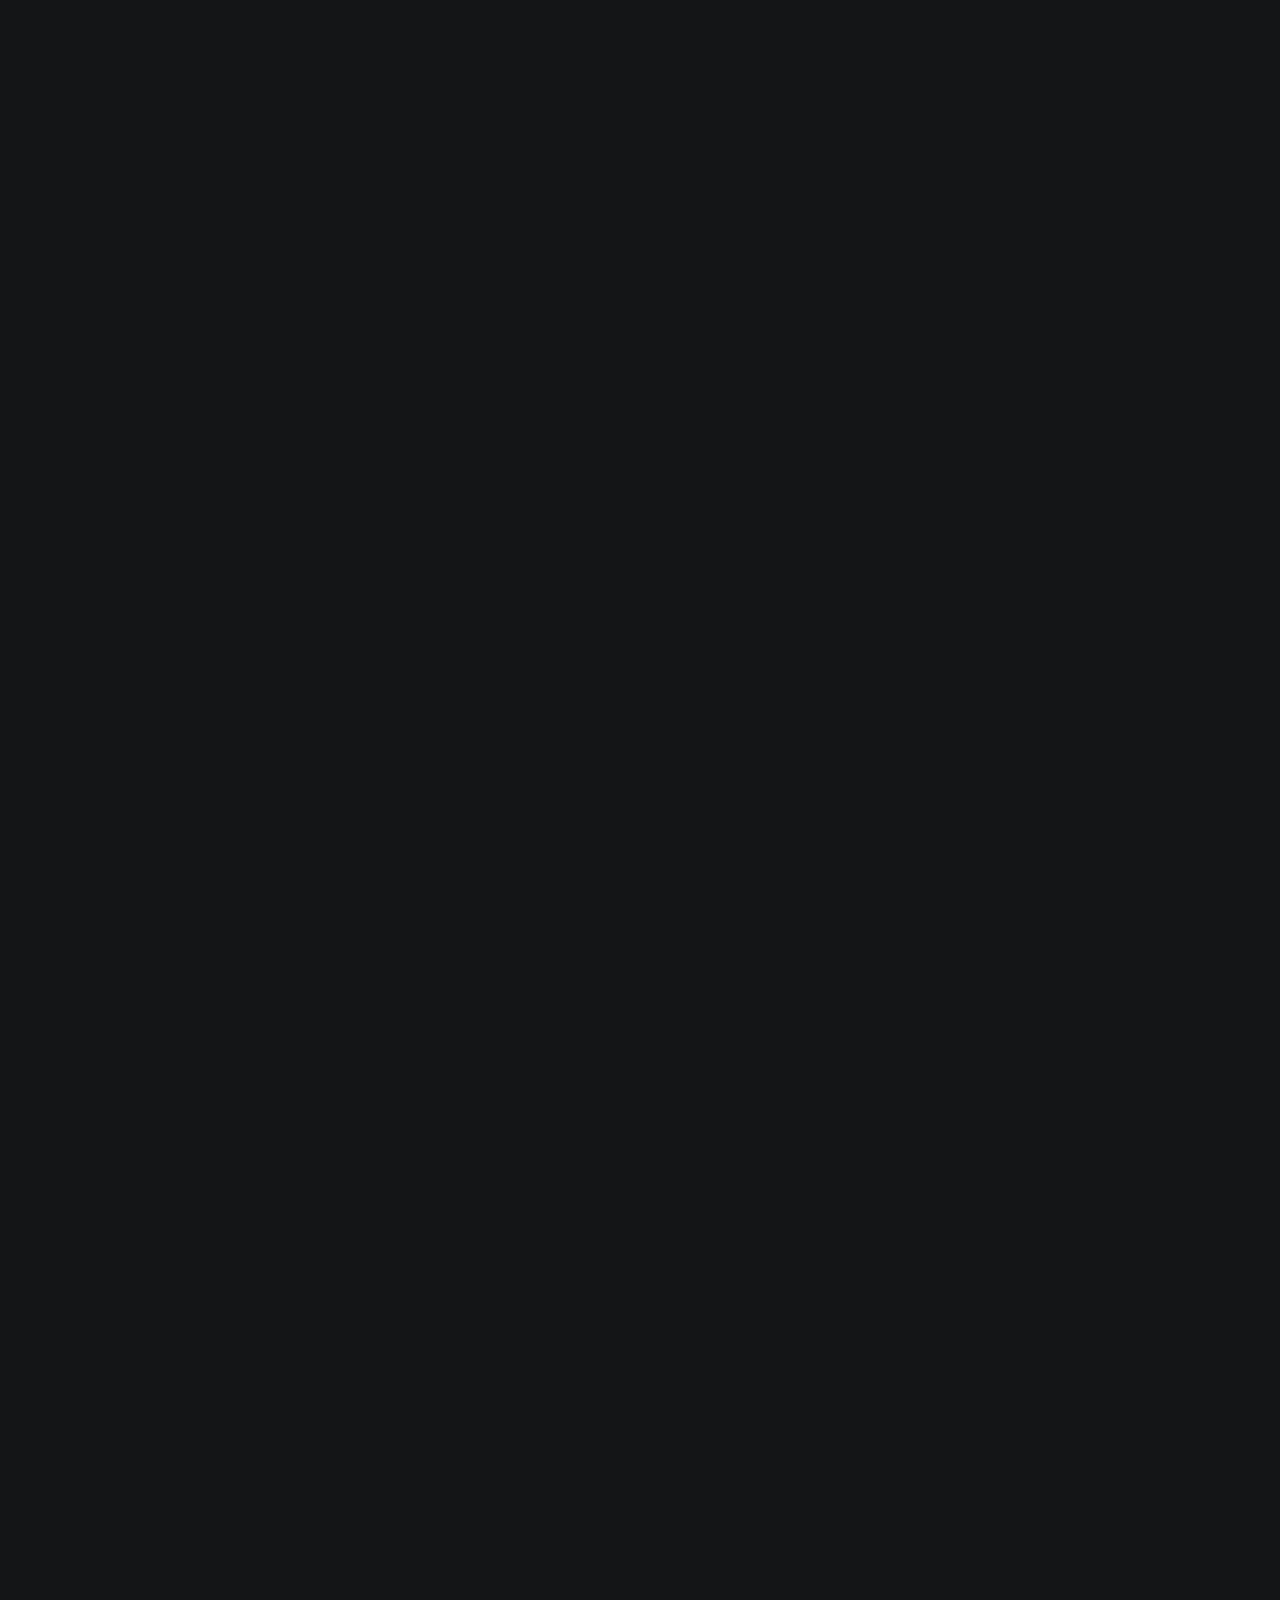
==== index.html @ 783bbfdd "fix : dup index and some image tryouts" ====
<!DOCTYPE html>
<html class="no-js ss-preload" lang="en">
<head>

    <!--- basic page needs
    ================================================== -->
    <meta charset="utf-8">
    <title>Kinann Al Amir</title>
    <meta name="description" content="">
    <meta name="author" content="">

    <!-- mobile specific metas
    ================================================== -->
    <meta name="viewport" content="width=device-width, initial-scale=1">

    <!-- CSS
    ================================================== -->
    <link rel="stylesheet" href="css/vendor.css">
    <link rel="stylesheet" href="css/styles.css">

    <!-- favicons
    ================================================== -->
    <link rel="apple-touch-icon" sizes="180x180" href="apple-touch-icon.png">
    <link rel="icon" type="image/png" sizes="32x32" href="favicon-32x32.png">
    <link rel="icon" type="image/png" sizes="16x16" href="favicon-16x16.png">
    <link rel="manifest" href="site.webmanifest">

</head>

<body id="top">


    <!-- # preloader
    ================================================== -->
    <div id="preloader">
        <div id="loader">
        </div>
    </div>


    <!-- # page wrap
    ================================================== -->
    <div class="s-pagewrap">

        <div class="circles">
            <span></span>
            <span></span>
            <span></span>
            <span></span>
            <span></span>
        </div>


        <!-- ## site header 
        ================================================== -->
        <header class="s-header">

            <div class="header-mobile">
                <span class="mobile-home-link"><a href="index.html">Kinann.</a></span>
                <a class="mobile-menu-toggle" href="#0"><span>Menu</span></a>
            </div>

            <div class="row wide main-nav-wrap">
                <nav class="column lg-12 main-nav">
                    <ul>
                        <li><a href="index.html" class="home-link">Kinann.</a></li>
                        <li class="current"><a href="#intro" class="smoothscroll">Intro</a></li>
                        <li><a href="#about" class="smoothscroll">About</a></li>
                        <li><a href="#works" class="smoothscroll">Works</a></li>
                        <li><a href="#contact" class="smoothscroll">Say Hello</a></li>
                    </ul>
                </nav>
            </div>

        </header> <!-- end s-header -->


        <!-- ## main content
        ==================================================- -->
        <main class="s-content">


            <!-- ### intro
            ================================================== -->
            <section id="intro" class="s-intro target-section">

                <div class="row intro-content wide">

                    <div class="column">
                        <div class="text-pretitle with-line">
                            Hello World
                        </div>

                        <h1 class="text-huge-title">
                            <!-- I am Kinann Al Amir, <br>
                            an engineer passionate <br>
                            about physically <br> 
                            informed data science <br>
                            and signal processing. -->
                            WIP - Reworking Portfolio for modern look
                        </h1>
                    </div>

                    <ul class="intro-social">
                        <li><a href="#0">Behance</a></li>
                        <li><a href="#0">Twitter</a></li>
                        <li><a href="#0">Dribbble</a></li>
                        <li><a href="#0">Instagram</a></li>
                    </ul>

                </div> <!-- end intro content -->

                <a href="#about" class="intro-scrolldown smoothscroll">
                    <svg width="24" height="24" viewBox="0 0 24 24" xmlns="http://www.w3.org/2000/svg" fill-rule="evenodd" clip-rule="evenodd"><path d="M11 21.883l-6.235-7.527-.765.644 7.521 9 7.479-9-.764-.645-6.236 7.529v-21.884h-1v21.883z"/></svg>
                </a>

            </section> <!-- end s-intro -->


            <!-- ### about
            ================================================== -->
            <section id="about" class="s-about target-section">


                <div class="row about-info wide" data-animate-block>

                    <div class="column lg-6 md-12 about-info__pic-block">
                        <img src="images/my-avatar.png" 
                             alt="" class="about-info__pic" data-animate-el>
                    </div>

                    <div class="column lg-6 md-12">
                        <div class="about-info__text" >

                            <h2 class="text-pretitle with-line" data-animate-el>
                                About
                            </h2>
                            <p class="attention-getter" data-animate-el>
                                AI & Signal Engineer (Phelma/Ense3), IAE-MBA Dual Degree. Expert in signal processing, data science, and AI.
                                Combining technical mastery with strategic vision, driven by a continuous technological watch to shape the future of AI.
                                The objective of this specialization is to train high-level engineers with expertise in signal processing, 
                                data science, artificial intelligence, computers, and electronics, capable of developing industrial projects in relevant sectors.
                            </p>
                            <a href="#0" class="btn btn--medium u-fullwidth" data-animate-el>Download CV</a>

                        </div>
                    </div>
                </div> <!-- about-info -->


                <div class="row about-expertise" data-animate-block>
                    <div class="column lg-12">

                        <h2 class="text-pretitle" data-animate-el>Expertise</h2>

                        <ul class="skills-list h1" data-animate-el>
                            <li>Physically-Motivated Deep Learning</li>
                            <li>Mathematically-Driven Machine Learning</li>
                            <li>Advanced Image Processing</li>
                            <li>Finance specific Algorithms</li>
                            <li>Python, C, LateX</li>
                            <li>Matlab, Adobe Suite</li>
                        </ul>

                    </div>
                </div> <!-- end about-expertise -->


                <div class="row about-timelines" data-animate-block>

                    <div class="column lg-6 tab-12">

                        <h2 class="text-pretitle" data-animate-el>
                            Experience
                        </h2>

                        <div class="timeline" data-animate-el>

                            <div class="timeline__block">
                                <div class="timeline__bullet"></div>
                                <div class="timeline__header">
                                    <h4 class="timeline__title">EDF - General Technical Direction</h3>
                                    <h5 class="timeline__meta">Machine Learning & LLM</h5>
                                    <p class="timeline__timeframe">Summer 2024</p>
                                </div>
                                <div class="timeline__desc">
                                    <p>Machine Learning and Large Language Models for data augmentation; Enrichment of EDF-Hydro database metadata with ML and LLM.</p>
                                </div>
                            </div>
    
                            <div class="timeline__block">
                                <div class="timeline__bullet"></div>
                                <div class="timeline__header">
                                    <h4 class="timeline__title">Gipsa-Lab, Grenoble</h4>
                                    <h5 class="timeline__meta">Signal Processing</h5>
                                    <p class="timeline__timeframe">Summer 2024</p>
                                </div>
                                <div class="timeline__desc">
                                    <p>Python conversion for Acoustic Signal Analysis for Mechanochemical Synthesis Monitoring.</p>
                                </div>
                            </div>

                            <div class="timeline__block">
                                <div class="timeline__bullet"></div>
                                <div class="timeline__header">
                                    <h4 class="timeline__title">University of Stavanger</h4>
                                    <h5 class="timeline__meta">Deep Learning</h5>
                                    <p class="timeline__timeframe">Summer 2024</p>
                                </div>
                                <div class="timeline__desc">
                                    <p>Development of 2 DL based on RoBERTA and LLaMA and 3 ML models to predict dementia in Python.</p>
                                </div>
                            </div>

                            <div class="timeline__block">
                                <div class="timeline__bullet"></div>
                                <div class="timeline__header">
                                    <h4 class="timeline__title">Phelma, Grenoble-INP</h4>
                                    <h5 class="timeline__meta">Assembly Language</h5>
                                    <p class="timeline__timeframe">Autumn 2023</p>
                                </div>
                                <div class="timeline__desc">
                                    <p>Developped a python 2.7 assembly language decoder.</p>
                                </div>
                            </div>

                            <div class="timeline__block">
                                <div class="timeline__bullet"></div>
                                <div class="timeline__header">
                                    <h4 class="timeline__title">ENSE3, Grenoble-INP</h4>
                                    <h5 class="timeline__meta">Machine Learning</h5>
                                    <p class="timeline__timeframe">March 2023</p>
                                </div>
                                <div class="timeline__desc">
                                    <p>Developed a Random Forest model to forecast energy consumption in a school building.</p>
                                </div>
                            </div>

                            <div class="timeline__block">
                                <div class="timeline__bullet"></div>
                                <div class="timeline__header">
                                    <h4 class="timeline__title">CEA, Grenoble</h4>
                                    <h5 class="timeline__meta">Python Development</h5>
                                    <p class="timeline__timeframe">Spring 2022</p>
                                </div>
                                <div class="timeline__desc">
                                    <p>Developed a Python program optimizing the use of a 2D detector for X-ray diffraction on nanostructures.</p>
                                </div>
                            </div>
    
                        </div> <!-- end timeline -->

                    </div> <!-- end column -->

                    <div class="column lg-6 tab-12">

                        <h2 class="text-pretitle" data-animate-el>
                            Education
                        </h2>

                        <div class="timeline" data-animate-el>

                            <div class="timeline__block">
                                <div class="timeline__bullet"></div>
                                <div class="timeline__header">
                                    <h4 class="timeline__title">Graduate School of Management - INP</h4>
                                    <h5 class="timeline__meta">MBA</h5>
                                    <p class="timeline__timeframe">2025 — 2026</p>
                                </div>
                                <div class="timeline__desc">
                                    <p>Business management and administration (MBA).</p>
                                </div>
                            </div>
    
                            <div class="timeline__block">
                                <div class="timeline__bullet"></div>
                                <div class="timeline__header">
                                    <h4 class="timeline__title">National Polytechnic institute of Grenoble</h4>
                                    <h5 class="timeline__meta">Engineering Degree</h5>
                                    <p class="timeline__timeframe">2022 — 2025</p>
                                </div>
                                <div class="timeline__desc">
                                    <p>School of Energy, Water, and Evironment Engineering (ENSE3-INP) & Phelma-INP. Specialized in signal, image processing, Communication systems and multimedia.</p>
                                </div>
                            </div>

                            <div class="timeline__block">
                                <div class="timeline__bullet"></div>
                                <div class="timeline__header">
                                    <h4 class="timeline__title">University school of Stavanger</h4>
                                    <h5 class="timeline__meta">Exchange Program</h5>
                                    <p class="timeline__timeframe">January-June 2024</p>
                                </div>
                                <div class="timeline__desc">
                                    <p>Machine Learning, Algorthm Theory and Deep Learning.</p>
                                </div>
                            </div>

                            <div class="timeline__block">
                                <div class="timeline__bullet"></div>
                                <div class="timeline__header">
                                    <h4 class="timeline__title">University of Grenoble Alpes</h4>
                                    <h5 class="timeline__meta">HND in Applied Physics & Instrumentation</h5>
                                    <p class="timeline__timeframe">2020 - 2022</p>
                                </div>
                                <div class="timeline__desc">
                                    <p>Higher National Diploma in Applied Physics & Instrumentation.</p>
                                </div>
                            </div>
    
                        </div> <!-- end timeline -->
                        
                    </div> <!-- end column -->


                </div> <!-- end about-timelines -->

            </section> <!-- end s-about -->


            <!-- ### works
            ================================================== -->
            <section id="works" class="s-works target-section">


                <div class="row works-portfolio">

                    <div class="column lg-12" data-animate-block>

                        <h2 class="text-pretitle" data-animate-el>
                            Recent Works
                        </h2>
                        <p class="h1" data-animate-el>
                            Here are some of my favorite projects I have done lately. Feel free to check them out.
                        </p>
    
                        <ul class="folio-list row block-lg-one-half block-stack-on-1000">

                            <li class="folio-list__item column" data-animate-el>
                                <a class="folio-list__item-link" href="#modal-01">
                                    <div class="folio-list__item-pic">
                                        <img src="images/predictive-models (1).png" alt="">
                                    </div>
                                    
                                    <div class="folio-list__item-text">
                                        <div class="folio-list__item-cat">
                                            Machine Learning
                                        </div>
                                        <div class="folio-list__item-title">
                                            Metadata Augmentation.
                                        </div>
                                    </div>
                                </a>
                                <a class="folio-list__proj-link" href="#" title="project link">
                                    <svg width="15" height="15" viewBox="0 0 15 15" fill="none" xmlns="http://www.w3.org/2000/svg"><path d="M8.14645 3.14645C8.34171 2.95118 8.65829 2.95118 8.85355 3.14645L12.8536 7.14645C13.0488 7.34171 13.0488 7.65829 12.8536 7.85355L8.85355 11.8536C8.65829 12.0488 8.34171 12.0488 8.14645 11.8536C7.95118 11.6583 7.95118 11.3417 8.14645 11.1464L11.2929 8H2.5C2.22386 8 2 7.77614 2 7.5C2 7.22386 2.22386 7 2.5 7H11.2929L8.14645 3.85355C7.95118 3.65829 7.95118 3.34171 8.14645 3.14645Z" fill="currentColor" fill-rule="evenodd" clip-rule="evenodd"></path></svg>
                                </a>
                            </li> <!--end folio-list__item -->

                            <li class="folio-list__item column" data-animate-el>
                                <a class="folio-list__item-link" href="#modal-02">
                                    <div class="folio-list__item-pic">
                                        <img src="images/portfolio/PILATUS.png" alt="">
                                    </div>
                                    
                                    <div class="folio-list__item-text">
                                        <div class="folio-list__item-cat">
                                            Physics & Dev
                                        </div>
                                        <div class="folio-list__item-title">
                                            2D Detectors in X-ray.
                                        </div>
                                    </div>
                                </a>
                                <a class="folio-list__proj-link" href="#" title="project link">
                                    <svg width="15" height="15" viewBox="0 0 15 15" fill="none" xmlns="http://www.w3.org/2000/svg"><path d="M8.14645 3.14645C8.34171 2.95118 8.65829 2.95118 8.85355 3.14645L12.8536 7.14645C13.0488 7.34171 13.0488 7.65829 12.8536 7.85355L8.85355 11.8536C8.65829 12.0488 8.34171 12.0488 8.14645 11.8536C7.95118 11.6583 7.95118 11.3417 8.14645 11.1464L11.2929 8H2.5C2.22386 8 2 7.77614 2 7.5C2 7.22386 2.22386 7 2.5 7H11.2929L8.14645 3.85355C7.95118 3.65829 7.95118 3.34171 8.14645 3.14645Z" fill="currentColor" fill-rule="evenodd" clip-rule="evenodd"></path></svg>
                                </a>
                            </li> <!--end folio-list__item -->

                            <li class="folio-list__item column" data-animate-el>
                                <a class="folio-list__item-link" href="#modal-03">
                                    <div class="folio-list__item-pic">
                                        <img src="images/analysis.png" alt="">
                                    </div>
                                    
                                    <div class="folio-list__item-text">
                                        <div class="folio-list__item-cat">
                                            Signal Processing
                                        </div>
                                        <div class="folio-list__item-title">
                                            Acoustic Signal Analysis.
                                        </div>
                                    </div>
                                </a>
                                <a class="folio-list__proj-link" href="#" title="project link">
                                    <svg width="15" height="15" viewBox="0 0 15 15" fill="none" xmlns="http://www.w3.org/2000/svg"><path d="M8.14645 3.14645C8.34171 2.95118 8.65829 2.95118 8.85355 3.14645L12.8536 7.14645C13.0488 7.34171 13.0488 7.65829 12.8536 7.85355L8.85355 11.8536C8.65829 12.0488 8.34171 12.0488 8.14645 11.8536C7.95118 11.6583 7.95118 11.3417 8.14645 11.1464L11.2929 8H2.5C2.22386 8 2 7.77614 2 7.5C2 7.22386 2.22386 7 2.5 7H11.2929L8.14645 3.85355C7.95118 3.65829 7.95118 3.34171 8.14645 3.14645Z" fill="currentColor" fill-rule="evenodd" clip-rule="evenodd"></path></svg>
                                </a>
                            </li> <!--end folio-list__item -->

                            <li class="folio-list__item column" data-animate-el>
                                <a class="folio-list__item-link" href="#modal-04">
                                    <div class="folio-list__item-pic">
                                        <img src="images/portfolio/project-4.png" alt="">
                                    </div>
                                    
                                    <div class="folio-list__item-text">
                                        <div class="folio-list__item-cat">
                                            Development
                                        </div>
                                        <div class="folio-list__item-title">
                                            Python Assembler.
                                        </div>
                                    </div>
                                </a>
                                <a class="folio-list__proj-link" href="#" title="project link">
                                    <svg width="15" height="15" viewBox="0 0 15 15" fill="none" xmlns="http://www.w3.org/2000/svg"><path d="M8.14645 3.14645C8.34171 2.95118 8.65829 2.95118 8.85355 3.14645L12.8536 7.14645C13.0488 7.34171 13.0488 7.65829 12.8536 7.85355L8.85355 11.8536C8.65829 12.0488 8.34171 12.0488 8.14645 11.8536C7.95118 11.6583 7.95118 11.3417 8.14645 11.1464L11.2929 8H2.5C2.22386 8 2 7.77614 2 7.5C2 7.22386 2.22386 7 2.5 7H11.2929L8.14645 3.85355C7.95118 3.65829 7.95118 3.34171 8.14645 3.14645Z" fill="currentColor" fill-rule="evenodd" clip-rule="evenodd"></path></svg>
                                </a>
                            </li> <!--end folio-list__item -->

                            <li class="folio-list__item column" data-animate-el>
                                <a class="folio-list__item-link" href="#modal-05">
                                    <div class="folio-list__item-pic">
                                        <img src="images/neural.png" alt="">
                                    </div>
                                    
                                    <div class="folio-list__item-text">
                                        <div class="folio-list__item-cat">
                                            Deep Learning
                                        </div>
                                        <div class="folio-list__item-title">
                                            Dementia Detection.
                                        </div>
                                    </div>
                                </a>
                                <a class="folio-list__proj-link" href="#" title="project link">
                                    <svg width="15" height="15" viewBox="0 0 15 15" fill="none" xmlns="http://www.w3.org/2000/svg"><path d="M8.14645 3.14645C8.34171 2.95118 8.65829 2.95118 8.85355 3.14645L12.8536 7.14645C13.0488 7.34171 13.0488 7.65829 12.8536 7.85355L8.85355 11.8536C8.65829 12.0488 8.34171 12.0488 8.14645 11.8536C7.95118 11.6583 7.95118 11.3417 8.14645 11.1464L11.2929 8H2.5C2.22386 8 2 7.77614 2 7.5C2 7.22386 2.22386 7 2.5 7H11.2929L8.14645 3.85355C7.95118 3.65829 7.95118 3.34171 8.14645 3.14645Z" fill="currentColor" fill-rule="evenodd" clip-rule="evenodd"></path></svg>
                                </a>
                            </li> <!--end folio-list__item -->

                            <li class="folio-list__item column" data-animate-el>
                                <a class="folio-list__item-link" href="#modal-06">
                                    <div class="folio-list__item-pic">
                                        <img src="images/optimization.png" alt="">
                                    </div>
                                    
                                    <div class="folio-list__item-text">
                                        <div class="folio-list__item-cat">
                                            Machine Learning
                                        </div>
                                        <div class="folio-list__item-title">
                                            Energy Prediction.
                                        </div>
                                    </div>
                                </a>
                                <a class="folio-list__proj-link" href="#" title="project link">
                                    <svg width="15" height="15" viewBox="0 0 15 15" fill="none" xmlns="http://www.w3.org/2000/svg"><path d="M8.14645 3.14645C8.34171 2.95118 8.65829 2.95118 8.85355 3.14645L12.8536 7.14645C13.0488 7.34171 13.0488 7.65829 12.8536 7.85355L8.85355 11.8536C8.65829 12.0488 8.34171 12.0488 8.14645 11.8536C7.95118 11.6583 7.95118 11.3417 8.14645 11.1464L11.2929 8H2.5C2.22386 8 2 7.77614 2 7.5C2 7.22386 2.22386 7 2.5 7H11.2929L8.14645 3.85355C7.95118 3.65829 7.95118 3.34171 8.14645 3.14645Z" fill="currentColor" fill-rule="evenodd" clip-rule="evenodd"></path></svg>
                                </a>
                            </li> <!--end folio-list__item -->

                        </ul> <!-- end folio-list -->

                    </div> <!-- end column -->


                    <!-- Modal Templates Popup
                    -------------------------------------------- -->
                    <div id="modal-01" hidden>
                        <div class="modal-popup">
                            <img src="images/linear-regression.png" alt="">
                
                            <div class="modal-popup__desc">
                                <h5>Metadata Augmentation</h5>
                                <p>An automated metadata enrichment system was developed for EDF's hydraulic documentation, drastically improving document retrieval for Hazard Studies. Combining classical ML (achieving 94.1-96.5% F1-scores) and LLMs for complex metadata extraction, the system enhanced data correlation and provides a scalable, cost-effective solution for technical documentation automation, foundational for future RAG improvements.</p>
                                <ul class="modal-popup__cat">
                                    <li>Machine Learning</li>
                                    <li>LLM</li>
                                </ul>
                            </div>
                
                            <a href="#" class="modal-popup__details">Project link</a>
                        </div>
                    </div> <!-- end modal -->

                    <div id="modal-02" hidden>
                        <div class="modal-popup">
                            <img src="images/portfolio/PILATUS.png" alt="">
                
                            <div class="modal-popup__desc">
                                <h5>2D Detectors in X-ray</h5>
                                <p>Two-dimensional detectors are advanced technology recently adopted in X-ray material characterization. Optimizing their use requires software development for data management and processing. I contributed to designing and optimizing routines for processing 2D detector data. I addressed two key challenges: "tiling" and different integration methods required for materials to obtain an I(2θ) curve representing diffracted intensity variation.</p>
                                <ul class="modal-popup__cat">
                                    <li>Physics</li>
                                    <li>Development</li>
                                </ul>
                            </div>
                
                            <a href="#" class="modal-popup__details">Project link</a>
                        </div>
                    </div> <!-- end modal -->

                    <div id="modal-03" hidden>
                        <div class="modal-popup">
                            <img src="images/analysis.png" alt="">
                
                            <div class="modal-popup__desc">
                                <h5>Acoustic Signal Analysis</h5>
                                <p>This project aims to enhance the detection of chemical changes during mechanochemical syntheses through the analysis of acoustic signals. The focus was on converting existing MATLAB code to Python to improve accessibility. Two main techniques were used: an energy-based method and kurtosis analysis to detect sudden changes in sound, which signal chemical transformations.</p>
                                <ul class="modal-popup__cat">
                                    <li>Signal Processing</li>
                                    <li>Python</li>
                                </ul>
                            </div>
                
                            <a href="#" class="modal-popup__details">Project link</a>
                        </div>
                    </div> <!-- end modal -->

                    <div id="modal-04" hidden>
                        <div class="modal-popup">
                            <img src="images/portfolio/project-4.png" alt="">
                
                            <div class="modal-popup__desc">
                                <h5>Python Assembler</h5>
                                <p>In this project, with a team of 4, our goal was to developed a custom Python assembler, focusing on lexical and syntactical analysis of regular expressions and Python instructions. The goal was to build a tool capable of generating and executing Python bytecode through a personalized assembler.</p>
                                <ul class="modal-popup__cat">
                                    <li>Development</li>
                                    <li>Python</li>
                                </ul>
                            </div>
                
                            <a href="#" class="modal-popup__details">Project link</a>
                        </div>
                    </div> <!-- end modal -->

                    <div id="modal-05" hidden>
                        <div class="modal-popup">

                            <img src="images/neural.png" alt="">
                
                            <div class="modal-popup__desc">
                                <h5>Dementia Detection</h5>
                                <p>This project aims to create a predictive model that leverages both machine learning and generative AI (GAI) techniques. The model skillfully employs linguistic features extracted from text data to predict dementia diagnoses. The database utilized for this project is sourced from DementiaBank.</p>
                                <ul class="modal-popup__cat">
                                    <li>Deep Learning</li>
                                    <li>Machine Learning</li>
                                </ul>
                            </div>
                
                            <a href="#" class="modal-popup__details">Project link</a>
                        </div>
                    </div> <!-- end modal -->

                    <div id="modal-06" hidden>
                        <div class="modal-popup">
                            <img src="images/optimization.png" alt="">
                
                            <div class="modal-popup__desc">
                                <h5>Energy Prediction</h5>
                                <p>This project involved creating a model to predict various parameters related to the energy consumption of the GreEn-ER building. The focus was on applying machine learning algorithms, including polynomial regression with Lasso regularization and the Random Forest Regressor, to analyze building data from 2017 to 2019.</p>
                                <ul class="modal-popup__cat">
                                    <li>Machine Learning</li>
                                    <li>Data Science</li>
                                </ul>
                            </div>
                
                            <a href="#" class="modal-popup__details">Project link</a>
                        </div>
                    </div> <!-- end modal -->

                </div> <!-- end works-portfolio -->

            </section> <!-- end s-works -->


            <!-- ### contact
            ================================================== -->
            <section id="contact" class="s-contact target-section">

                <div class="row contact-top">
                    <div class="column lg-12">
                        <h2 class="text-pretitle">
                            Get In Touch
                        </h2>

                        <p class="h1">
                            I love to hear from you.
                            Whether you have a question or just 
                            want to chat about design, tech & art — shoot me a message.
                        </p>
                    </div>
                </div> <!-- end contact-top -->

                <div class="row contact-bottom">
                    <div class="column lg-3 md-5 tab-6 stack-on-550 contact-block">
                        <h3 class="text-pretitle">Reach me at</h3>
                        <p class="contact-links">
                            <a href="mailto:kinanncontact@gmail.com" class="mailtoui">kinanncontact@gmail.com</a> <br>
                            <a href="tel:+33652582850">+33 6 52 58 28 50</a>
                        </p>
                    </div>
                    <div class="column lg-4 md-5 tab-6 stack-on-550 contact-block">
                        <h3 class="text-pretitle">Social</h3>
                        <ul class="contact-social">
                            <li><a href="#0">Behance</a></li>
                            <li><a href="#0">Dribble</a></li>
                            <li><a href="#0">Twitter</a></li>
                            <li><a href="#0">Instagram</a></li>
                            <li><a href="#0">Github</a></li>
                        </ul>
                    </div>
                    <div class="column lg-4 md-12 contact-block">
                        <a href="mailto:kinanncontact@gmail.com" class="mailtoui btn btn--medium u-fullwidth contact-btn">Say Hello.</a>
                    </div>
                </div> <!-- end contact-bottom -->

            </section> <!-- end contact -->

        </main> <!-- end s-content -->


        <!-- ## footer
        ================================================== -->
        <footer class="s-footer">

            <div class="row">
                <div class="column ss-copyright">
                    <span>© Copyright Kinann Al Amir 2025</span> 
                    <span>Design by <a href="https://www.styleshout.com/">StyleShout</a> Distribution By <a href="https://themewagon.com">Themewagon</a></span>
                </div>

                <div class="ss-go-top">
                    <a class="smoothscroll" title="Back to Top" href="#top">
                        <svg xmlns="http://www.w3.org/2000/svg" viewBox="0 0 24 24" fill-rule="evenodd" clip-rule="evenodd"><path d="M11 2.206l-6.235 7.528-.765-.645 7.521-9 7.479 9-.764.646-6.236-7.53v21.884h-1v-21.883z"/></svg>
                    </a>
                </div>
            </div>

        </footer> <!-- end s-footer -->

    </div> <!-- end -s-pagewrap -->


    <!-- Java Script
    ================================================== -->
    <script src="js/plugins.js"></script>
    <script src="js/main.js"></script>

</body>
</html>
---- css/vendor.css ----
/* ===================================================================
 * Theme Third-party Stylesheets
 * Template Ver. 1.0.0
 * 02-16-2021
 * -------------------------------------------------------------------
 *
 * TOC:
 * 
 * # PrismJS 1.20.0
 * # Swiper 6.4.5
 * # Basiclightbox
 * 
 * ------------------------------------------------------------------- */



/* ===================================================================
 * # PrismJS 1.20.0
 *   https://prismjs.com/download.html#themes=prism-tomorrow&languages=markup+css+clike+javascript+markup-templating+php
 *   
 *   prism.js tomorrow night eighties for JavaScript, CoffeeScript, CSS and HTML
 *   Based on https://github.com/chriskempson/tomorrow-theme
 *   @author Rose Pritchard
 * ------------------------------------------------------------------- */

code[class*="language-"],
pre[class*="language-"] {
    color           : #ccc;
    background      : none;
    font-family     : var(--font-mono);
    font-size       : calc(var(--text-size) * 0.9444);
    text-align      : left;
    white-space     : pre;
    word-spacing    : normal;
    word-break      : normal;
    word-wrap       : normal;
    line-height     : var(--vspace-1);
    -moz-tab-size   : 4;
    -o-tab-size     : 4;
    tab-size        : 4;
    -webkit-hyphens : none;
    -moz-hyphens    : none;
    -ms-hyphens     : none;
    hyphens         : none;
}

/* Code blocks */

pre[class*="language-"] {
    padding  : var(--vspace-0_5) 0 var(--vspace-1);
    margin   : 0;
    overflow : auto;
}

:not(pre)>code[class*="language-"],
pre[class*="language-"] {
    background : #2d2d2d;
}

/* Inline code */

:not(pre)>code[class*="language-"] {
    padding     : .1em;
    white-space : normal;
}

.token.comment,
.token.block-comment,
.token.prolog,
.token.doctype,
.token.cdata {
    color : #999;
}

.token.punctuation {
    color : #ccc;
}

.token.tag,
.token.attr-name,
.token.namespace,
.token.deleted {
    color : #e2777a;
}

.token.function-name {
    color : #6196cc;
}

.token.boolean,
.token.number,
.token.function {
    color : #f08d49;
}

.token.property,
.token.class-name,
.token.constant,
.token.symbol {
    color : #f8c555;
}

.token.selector,
.token.important,
.token.atrule,
.token.keyword,
.token.builtin {
    color : #cc99cd;
}

.token.string,
.token.char,
.token.attr-value,
.token.regex,
.token.variable {
    color : #7ec699;
}

.token.operator,
.token.entity,
.token.url {
    color : #67cdcc;
}

.token.important,
.token.bold {
    font-weight : bold;
}

.token.italic {
    font-style : italic;
}

.token.entity {
    cursor : help;
}

.token.inserted {
    color : green;
}



/* ===================================================================
 * # Swiper 6.4.5
 *   Most modern mobile touch slider and framework with hardware accelerated transitions
 *   https://swiperjs.com
 *
 *   Copyright 2014-2020 Vladimir Kharlampidi
 *
 *   Released under the MIT License
 *
 *   Released on: December 18, 2020
 * ------------------------------------------------------------------- */

@font-face {
    font-family : "swiper-icons";
    src         : url("data:application/font-woff;charset=utf-8;base64, [base64]//wADZ2x5ZgAAAywAAADMAAAD2MHtryVoZWFkAAABbAAAADAAAAA2E2+eoWhoZWEAAAGcAAAAHwAAACQC9gDzaG10eAAAAigAAAAZAAAArgJkABFsb2NhAAAC0AAAAFoAAABaFQAUGG1heHAAAAG8AAAAHwAAACAAcABAbmFtZQAAA/gAAAE5AAACXvFdBwlwb3N0AAAFNAAAAGIAAACE5s74hXjaY2BkYGAAYpf5Hu/j+W2+MnAzMYDAzaX6QjD6/4//Bxj5GA8AuRwMYGkAPywL13jaY2BkYGA88P8Agx4j+/8fQDYfA1AEBWgDAIB2BOoAeNpjYGRgYNBh4GdgYgABEMnIABJzYNADCQAACWgAsQB42mNgYfzCOIGBlYGB0YcxjYGBwR1Kf2WQZGhhYGBiYGVmgAFGBiQQkOaawtDAoMBQxXjg/wEGPcYDDA4wNUA2CCgwsAAAO4EL6gAAeNpj2M0gyAACqxgGNWBkZ2D4/wMA+xkDdgAAAHjaY2BgYGaAYBkGRgYQiAHyGMF8FgYHIM3DwMHABGQrMOgyWDLEM1T9/w8UBfEMgLzE////P/5//f/V/xv+r4eaAAeMbAxwIUYmIMHEgKYAYjUcsDAwsLKxc3BycfPw8jEQA/[base64]/uznmfPFBNODM2K7MTQ45YEAZqGP81AmGGcF3iPqOop0r1SPTaTbVkfUe4HXj97wYE+yNwWYxwWu4v1ugWHgo3S1XdZEVqWM7ET0cfnLGxWfkgR42o2PvWrDMBSFj/IHLaF0zKjRgdiVMwScNRAoWUoH78Y2icB/yIY09An6AH2Bdu/UB+yxopYshQiEvnvu0dURgDt8QeC8PDw7Fpji3fEA4z/PEJ6YOB5hKh4dj3EvXhxPqH/SKUY3rJ7srZ4FZnh1PMAtPhwP6fl2PMJMPDgeQ4rY8YT6Gzao0eAEA409DuggmTnFnOcSCiEiLMgxCiTI6Cq5DZUd3Qmp10vO0LaLTd2cjN4fOumlc7lUYbSQcZFkutRG7g6JKZKy0RmdLY680CDnEJ+UMkpFFe1RN7nxdVpXrC4aTtnaurOnYercZg2YVmLN/d/gczfEimrE/fs/bOuq29Zmn8tloORaXgZgGa78yO9/cnXm2BpaGvq25Dv9S4E9+5SIc9PqupJKhYFSSl47+Qcr1mYNAAAAeNptw0cKwkAAAMDZJA8Q7OUJvkLsPfZ6zFVERPy8qHh2YER+3i/BP83vIBLLySsoKimrqKqpa2hp6+jq6RsYGhmbmJqZSy0sraxtbO3sHRydnEMU4uR6yx7JJXveP7WrDycAAAAAAAH//wACeNpjYGRgYOABYhkgZgJCZgZNBkYGLQZtIJsFLMYAAAw3ALgAeNolizEKgDAQBCchRbC2sFER0YD6qVQiBCv/H9ezGI6Z5XBAw8CBK/m5iQQVauVbXLnOrMZv2oLdKFa8Pjuru2hJzGabmOSLzNMzvutpB3N42mNgZGBg4GKQYzBhYMxJLMlj4GBgAYow/P/PAJJhLM6sSoWKfWCAAwDAjgbRAAB42mNgYGBkAIIbCZo5IPrmUn0hGA0AO8EFTQAA") format("woff");
    font-weight : 400;
    font-style  : normal;
}

:root {
    --swiper-theme-color : #007aff;
}

.swiper-container {
    margin-left  : auto;
    margin-right : auto;
    position     : relative;
    overflow     : hidden;
    list-style   : none;
    padding      : 0;
    /* Fix of Webkit flickering */
    z-index      : 1;
}

.swiper-container-vertical>.swiper-wrapper {
    flex-direction : column;
}

.swiper-wrapper {
    position            : relative;
    width               : 100%;
    height              : 100%;
    z-index             : 1;
    display             : flex;
    transition-property : transform;
    box-sizing          : content-box;
}

.swiper-container-android .swiper-slide,
.swiper-wrapper {
    transform : translate3d(0px, 0, 0);
}

.swiper-container-multirow>.swiper-wrapper {
    flex-wrap : wrap;
}

.swiper-container-multirow-column>.swiper-wrapper {
    flex-wrap      : wrap;
    flex-direction : column;
}

.swiper-container-free-mode>.swiper-wrapper {
    transition-timing-function : ease-out;
    margin                     : 0 auto;
}

.swiper-slide {
    flex-shrink         : 0;
    width               : 100%;
    height              : 100%;
    position            : relative;
    transition-property : transform;
}

.swiper-slide-invisible-blank {
    visibility : hidden;
}

/* Auto Height */

.swiper-container-autoheight,
.swiper-container-autoheight .swiper-slide {
    height : auto;
}

.swiper-container-autoheight .swiper-wrapper {
    align-items         : flex-start;
    transition-property : transform, height;
}

/* 3D Effects */

.swiper-container-3d {
    perspective : 1200px;
}

.swiper-container-3d .swiper-wrapper,
.swiper-container-3d .swiper-slide,
.swiper-container-3d .swiper-slide-shadow-left,
.swiper-container-3d .swiper-slide-shadow-right,
.swiper-container-3d .swiper-slide-shadow-top,
.swiper-container-3d .swiper-slide-shadow-bottom,
.swiper-container-3d .swiper-cube-shadow {
    transform-style : preserve-3d;
}

.swiper-container-3d .swiper-slide-shadow-left,
.swiper-container-3d .swiper-slide-shadow-right,
.swiper-container-3d .swiper-slide-shadow-top,
.swiper-container-3d .swiper-slide-shadow-bottom {
    position       : absolute;
    left           : 0;
    top            : 0;
    width          : 100%;
    height         : 100%;
    pointer-events : none;
    z-index        : 10;
}

.swiper-container-3d .swiper-slide-shadow-left {
    background-image : linear-gradient(to left, rgba(0, 0, 0, 0.5), rgba(0, 0, 0, 0));
}

.swiper-container-3d .swiper-slide-shadow-right {
    background-image : linear-gradient(to right, rgba(0, 0, 0, 0.5), rgba(0, 0, 0, 0));
}

.swiper-container-3d .swiper-slide-shadow-top {
    background-image : linear-gradient(to top, rgba(0, 0, 0, 0.5), rgba(0, 0, 0, 0));
}

.swiper-container-3d .swiper-slide-shadow-bottom {
    background-image : linear-gradient(to bottom, rgba(0, 0, 0, 0.5), rgba(0, 0, 0, 0));
}

/* CSS Mode */

.swiper-container-css-mode>.swiper-wrapper {
    overflow           : auto;
    scrollbar-width    : none;
    /* For Firefox */
    -ms-overflow-style : none;
    /* For Internet Explorer and Edge */
}

.swiper-container-css-mode>.swiper-wrapper::-webkit-scrollbar {
    display : none;
}

.swiper-container-css-mode>.swiper-wrapper>.swiper-slide {
    scroll-snap-align : start start;
}

.swiper-container-horizontal.swiper-container-css-mode>.swiper-wrapper {
    scroll-snap-type : x mandatory;
}

.swiper-container-vertical.swiper-container-css-mode>.swiper-wrapper {
    scroll-snap-type : y mandatory;
}

:root {
    --swiper-navigation-size   : 44px;
    /*
    --swiper-navigation-color  : var(--swiper-theme-color);
    */
}

.swiper-button-prev,
.swiper-button-next {
    position        : absolute;
    top             : 50%;
    width           : calc(var(--swiper-navigation-size) / 44 * 27);
    height          : var(--swiper-navigation-size);
    margin-top      : calc(-1 * var(--swiper-navigation-size) / 2);
    z-index         : 10;
    cursor          : pointer;
    display         : flex;
    align-items     : center;
    justify-content : center;
    color           : var(--swiper-navigation-color, var(--swiper-theme-color));
}

.swiper-button-prev.swiper-button-disabled,
.swiper-button-next.swiper-button-disabled {
    opacity        : 0.35;
    cursor         : auto;
    pointer-events : none;
}

.swiper-button-prev:after,
.swiper-button-next:after {
    font-family    : swiper-icons;
    font-size      : var(--swiper-navigation-size);
    text-transform : none !important;
    letter-spacing : 0;
    text-transform : none;
    font-variant   : initial;
    line-height    : 1;
}

.swiper-button-prev,
.swiper-container-rtl .swiper-button-next {
    left  : 10px;
    right : auto;
}

.swiper-button-prev:after,
.swiper-container-rtl .swiper-button-next:after {
    content : "prev";
}

.swiper-button-next,
.swiper-container-rtl .swiper-button-prev {
    right : 10px;
    left  : auto;
}

.swiper-button-next:after,
.swiper-container-rtl .swiper-button-prev:after {
    content : "next";
}

.swiper-button-prev.swiper-button-white,
.swiper-button-next.swiper-button-white {
    --swiper-navigation-color : #ffffff;
}

.swiper-button-prev.swiper-button-black,
.swiper-button-next.swiper-button-black {
    --swiper-navigation-color : #000000;
}

.swiper-button-lock {
    display : none;
}

:root {
    /*
    --swiper-pagination-color: var(--swiper-theme-color);
    */
}

.swiper-pagination {
    position   : absolute;
    text-align : center;
    transition : 300ms opacity;
    transform  : translate3d(0, 0, 0);
    z-index    : 10;
}

.swiper-pagination.swiper-pagination-hidden {
    opacity : 0;
}

/* Common Styles */

.swiper-pagination-fraction,
.swiper-pagination-custom,
.swiper-container-horizontal>.swiper-pagination-bullets {
    bottom : 10px;
    left   : 0;
    width  : 100%;
}

/* Bullets */

.swiper-pagination-bullets-dynamic {
    overflow  : hidden;
    font-size : 0;
}

.swiper-pagination-bullets-dynamic .swiper-pagination-bullet {
    transform : scale(0.33);
    position  : relative;
}

.swiper-pagination-bullets-dynamic .swiper-pagination-bullet-active {
    transform : scale(1);
}

.swiper-pagination-bullets-dynamic .swiper-pagination-bullet-active-main {
    transform : scale(1);
}

.swiper-pagination-bullets-dynamic .swiper-pagination-bullet-active-prev {
    transform : scale(0.66);
}

.swiper-pagination-bullets-dynamic .swiper-pagination-bullet-active-prev-prev {
    transform : scale(0.33);
}

.swiper-pagination-bullets-dynamic .swiper-pagination-bullet-active-next {
    transform : scale(0.66);
}

.swiper-pagination-bullets-dynamic .swiper-pagination-bullet-active-next-next {
    transform : scale(0.33);
}

.swiper-pagination-bullet {
    width         : 8px;
    height        : 8px;
    display       : inline-block;
    border-radius : 100%;
    background    : #000;
    opacity       : 0.2;
}

button.swiper-pagination-bullet {
    border             : none;
    margin             : 0;
    padding            : 0;
    box-shadow         : none;
    -webkit-appearance : none;
    -moz-appearance    : none;
    appearance         : none;
}

.swiper-pagination-clickable .swiper-pagination-bullet {
    cursor : pointer;
}

.swiper-pagination-bullet-active {
    opacity    : 1;
    background : var(--swiper-pagination-color, var(--swiper-theme-color));
}

.swiper-container-vertical>.swiper-pagination-bullets {
    right     : 10px;
    top       : 50%;
    transform : translate3d(0px, -50%, 0);
}

.swiper-container-vertical>.swiper-pagination-bullets .swiper-pagination-bullet {
    margin  : 6px 0;
    display : block;
}

.swiper-container-vertical>.swiper-pagination-bullets.swiper-pagination-bullets-dynamic {
    top       : 50%;
    transform : translateY(-50%);
    width     : 8px;
}

.swiper-container-vertical>.swiper-pagination-bullets.swiper-pagination-bullets-dynamic .swiper-pagination-bullet {
    display    : inline-block;
    transition : 200ms transform, 200ms top;
}

.swiper-container-horizontal>.swiper-pagination-bullets .swiper-pagination-bullet {
    margin : 0 4px;
}

.swiper-container-horizontal>.swiper-pagination-bullets.swiper-pagination-bullets-dynamic {
    left        : 50%;
    transform   : translateX(-50%);
    white-space : nowrap;
}

.swiper-container-horizontal>.swiper-pagination-bullets.swiper-pagination-bullets-dynamic .swiper-pagination-bullet {
    transition : 200ms transform, 200ms left;
}

.swiper-container-horizontal.swiper-container-rtl>.swiper-pagination-bullets-dynamic .swiper-pagination-bullet {
    transition : 200ms transform, 200ms right;
}

/* Progress */

.swiper-pagination-progressbar {
    background : rgba(0, 0, 0, 0.25);
    position   : absolute;
}

.swiper-pagination-progressbar .swiper-pagination-progressbar-fill {
    background       : var(--swiper-pagination-color, var(--swiper-theme-color));
    position         : absolute;
    left             : 0;
    top              : 0;
    width            : 100%;
    height           : 100%;
    transform        : scale(0);
    transform-origin : left top;
}

.swiper-container-rtl .swiper-pagination-progressbar .swiper-pagination-progressbar-fill {
    transform-origin : right top;
}

.swiper-container-horizontal>.swiper-pagination-progressbar,
.swiper-container-vertical>.swiper-pagination-progressbar.swiper-pagination-progressbar-opposite {
    width  : 100%;
    height : 4px;
    left   : 0;
    top    : 0;
}

.swiper-container-vertical>.swiper-pagination-progressbar,
.swiper-container-horizontal>.swiper-pagination-progressbar.swiper-pagination-progressbar-opposite {
    width  : 4px;
    height : 100%;
    left   : 0;
    top    : 0;
}

.swiper-pagination-white {
    --swiper-pagination-color : #ffffff;
}

.swiper-pagination-black {
    --swiper-pagination-color : #000000;
}

.swiper-pagination-lock {
    display : none;
}

/* Scrollbar */

.swiper-scrollbar {
    border-radius    : 10px;
    position         : relative;
    -ms-touch-action : none;
    background       : rgba(0, 0, 0, 0.1);
}

.swiper-container-horizontal>.swiper-scrollbar {
    position : absolute;
    left     : 1%;
    bottom   : 3px;
    z-index  : 50;
    height   : 5px;
    width    : 98%;
}

.swiper-container-vertical>.swiper-scrollbar {
    position : absolute;
    right    : 3px;
    top      : 1%;
    z-index  : 50;
    width    : 5px;
    height   : 98%;
}

.swiper-scrollbar-drag {
    height        : 100%;
    width         : 100%;
    position      : relative;
    background    : rgba(0, 0, 0, 0.5);
    border-radius : 10px;
    left          : 0;
    top           : 0;
}

.swiper-scrollbar-cursor-drag {
    cursor : move;
}

.swiper-scrollbar-lock {
    display : none;
}

.swiper-zoom-container {
    width           : 100%;
    height          : 100%;
    display         : flex;
    justify-content : center;
    align-items     : center;
    text-align      : center;
}

.swiper-zoom-container>img,
.swiper-zoom-container>svg,
.swiper-zoom-container>canvas {
    max-width  : 100%;
    max-height : 100%;
    object-fit : contain;
}

.swiper-slide-zoomed {
    cursor : move;
}

/* Preloader */

:root {
    /*
    --swiper-preloader-color: var(--swiper-theme-color);
    */
}

.swiper-lazy-preloader {
    width            : 42px;
    height           : 42px;
    position         : absolute;
    left             : 50%;
    top              : 50%;
    margin-left      : -21px;
    margin-top       : -21px;
    z-index          : 10;
    transform-origin : 50%;
    animation        : swiper-preloader-spin 1s infinite linear;
    box-sizing       : border-box;
    border           : 4px solid var(--swiper-preloader-color, var(--swiper-theme-color));
    border-radius    : 50%;
    border-top-color : transparent;
}

.swiper-lazy-preloader-white {
    --swiper-preloader-color : #fff;
}

.swiper-lazy-preloader-black {
    --swiper-preloader-color : #000;
}

@keyframes swiper-preloader-spin {
    100% {
        transform : rotate(360deg);
    }
}

/* a11y */

.swiper-container .swiper-notification {
    position       : absolute;
    left           : 0;
    top            : 0;
    pointer-events : none;
    opacity        : 0;
    z-index        : -1000;
}

.swiper-container-fade.swiper-container-free-mode .swiper-slide {
    transition-timing-function : ease-out;
}

.swiper-container-fade .swiper-slide {
    pointer-events      : none;
    transition-property : opacity;
}

.swiper-container-fade .swiper-slide .swiper-slide {
    pointer-events : none;
}

.swiper-container-fade .swiper-slide-active,
.swiper-container-fade .swiper-slide-active .swiper-slide-active {
    pointer-events : auto;
}

.swiper-container-cube {
    overflow : visible;
}

.swiper-container-cube .swiper-slide {
    pointer-events              : none;
    -webkit-backface-visibility : hidden;
    backface-visibility         : hidden;
    z-index                     : 1;
    visibility                  : hidden;
    transform-origin            : 0 0;
    width                       : 100%;
    height                      : 100%;
}

.swiper-container-cube .swiper-slide .swiper-slide {
    pointer-events : none;
}

.swiper-container-cube.swiper-container-rtl .swiper-slide {
    transform-origin : 100% 0;
}

.swiper-container-cube .swiper-slide-active,
.swiper-container-cube .swiper-slide-active .swiper-slide-active {
    pointer-events : auto;
}

.swiper-container-cube .swiper-slide-active,
.swiper-container-cube .swiper-slide-next,
.swiper-container-cube .swiper-slide-prev,
.swiper-container-cube .swiper-slide-next+.swiper-slide {
    pointer-events : auto;
    visibility     : visible;
}

.swiper-container-cube .swiper-slide-shadow-top,
.swiper-container-cube .swiper-slide-shadow-bottom,
.swiper-container-cube .swiper-slide-shadow-left,
.swiper-container-cube .swiper-slide-shadow-right {
    z-index                     : 0;
    -webkit-backface-visibility : hidden;
    backface-visibility         : hidden;
}

.swiper-container-cube .swiper-cube-shadow {
    position       : absolute;
    left           : 0;
    bottom         : 0px;
    width          : 100%;
    height         : 100%;
    background     : #000;
    opacity        : 0.6;
    -webkit-filter : blur(50px);
    filter         : blur(50px);
    z-index        : 0;
}

.swiper-container-flip {
    overflow : visible;
}

.swiper-container-flip .swiper-slide {
    pointer-events              : none;
    -webkit-backface-visibility : hidden;
    backface-visibility         : hidden;
    z-index                     : 1;
}

.swiper-container-flip .swiper-slide .swiper-slide {
    pointer-events : none;
}

.swiper-container-flip .swiper-slide-active,
.swiper-container-flip .swiper-slide-active .swiper-slide-active {
    pointer-events : auto;
}

.swiper-container-flip .swiper-slide-shadow-top,
.swiper-container-flip .swiper-slide-shadow-bottom,
.swiper-container-flip .swiper-slide-shadow-left,
.swiper-container-flip .swiper-slide-shadow-right {
    z-index                     : 0;
    -webkit-backface-visibility : hidden;
    backface-visibility         : hidden;
}



/* ===================================================================
 * # Basiclightbox
 *
 *
 * ------------------------------------------------------------------- */

.basicLightbox {
    position        : fixed;
    display         : flex;
    justify-content : center;
    align-items     : center;
    top             : 0;
    left            : 0;
    width           : 100%;
    height          : 100vh;
    background      : var(--color-body);
    opacity         : 0.01;
    transition      : opacity 0.4s ease;
    z-index         : 1000;
    will-change     : opacity;
}

.basicLightbox::after {
    content             : "";
    position            : absolute;
    top                 : 1.8rem;
    right               : 1.8rem;
    width               : 2em;
    height              : 2em;
    background          : url(../images/icons/icon-close.svg);
    background-position : center;
    background-size     : 1.8rem 1.8rem;
    background-repeat   : no-repeat;
    cursor              : pointer;
}

.basicLightbox--visible {
    opacity : 1;
}

.basicLightbox__placeholder {
    max-width   : 100%;
    transform   : scale(0.9);
    transition  : all 0.4s ease;
    z-index     : 1;
    will-change : transform;
    opacity     : 0;
}

.basicLightbox__placeholder>iframe:first-child:last-child,
.basicLightbox__placeholder>img:first-child:last-child,
.basicLightbox__placeholder>video:first-child:last-child {
    display    : block;
    position   : absolute;
    top        : 0;
    right      : 0;
    bottom     : 0;
    left       : 0;
    margin     : auto;
    max-width  : 95%;
    max-height : 95%;
}

.basicLightbox__placeholder>iframe:first-child:last-child,
.basicLightbox__placeholder>video:first-child:last-child {
    pointer-events : auto;
}

.basicLightbox__placeholder>img:first-child:last-child,
.basicLightbox__placeholder>video:first-child:last-child {
    width  : auto;
    height : auto;
}

.basicLightbox--iframe .basicLightbox__placeholder,
.basicLightbox--img .basicLightbox__placeholder,
.basicLightbox--video .basicLightbox__placeholder {
    width          : 100%;
    height         : 100%;
    pointer-events : none;
}

.basicLightbox--visible .basicLightbox__placeholder {
    transform : scale(1);
    opacity   : 1;
}
---- css/styles.css ----
/* =================================================================== 
 * Luther Main Stylesheet
 * Template Ver. 1.0.0
 * 02-15-2021
 * ------------------------------------------------------------------
 *
 * TOC:
 *
 * # SETTINGS
 *      ## fonts 
 *      ## colors
 *      ## spacing and typescale
 *      ## grid variables
 * # NORMALIZE
 * # BASE SETUP
 * # GRID
 *      ## large screen devices 
 *      ## medium screen devices 
 *      ## tablet devices 
 *      ## mobile devices 
 *      ## small screen devices 
 *      ## additional column stackpoints 
 * # UTILITY CLASSES
 * # TYPOGRAPHY 
 *      ## base type styles
 *      ## additional typography & helper classes
 *      ## lists
 *      ## spacing
 * # PRELOADER
 * # FORM
 *      ## style placeholder text
 *      ## change autocomplete styles in Chrome
 * # BUTTONS
 * # TABLE
 * # COMPONENTS
 *      ## pagination
 *      ## alert box 
 *      ## skillbars 
 *      ## stats tabs
 * # PROJECT-WIDE SHARED STYLES
 *      ## media classes
 *      ## theme-specific typography classes
 *      ## MailtoUI style overrides
 * # PAGE WRAP
 *      ## circles
 * # SITE HEADER
 *      ## main navigation
 *      ## mobile menu toggle
 * # INTRO
 *      ## intro social
 *      ## intro scrolldown
 * # ABOUT
 *      ## about info
 *      ## about expertise
 *      ## about timelines
 * # WORKS
 *      ## works portfolio
 *      ## modal popup
 *      ## testimonials
 *      ## testimonial slider 
 * # CONTACT
 * # FOOTER
 *      ## copyright
 *      ## go top
 *
 * ------------------------------------------------------------------ */


/* ===================================================================
 * # SETTINGS
 *
 *
 * ------------------------------------------------------------------- */

/* ------------------------------------------------------------------- 
 * ## fonts 
 * ------------------------------------------------------------------- */
@import url("https://fonts.googleapis.com/css2?family=DM+Serif+Display&family=DM+Serif+Text:ital@0;1&family=Public+Sans:ital,wght@0,300;0,400;0,500;0,600;0,700;1,300;1,400;1,500;1,600;1,700&display=swap");

:root {

    --font-1 : "Public Sans", sans-serif;
    --font-2 : "DM Serif Display", serif;

    /* monospace
    */
    --font-mono : Consolas, "Andale Mono", Courier, "Courier New", monospace;
}

/* ------------------------------------------------------------------- 
 * ## colors
 * ------------------------------------------------------------------- */
:root {

    /* color-1(#eabe7c)
     * color-2(#23967f)
     */
    --color-1 : hsla(36, 72%, 70%, 1);
    --color-2 : hsla(168, 62%, 36%, 1);

    /* theme color variations
     */
    --color-1-lighter : hsla(36, 72%, 90%, 1);
    --color-1-light   : hsla(36, 72%, 80%, 1);
    --color-1-dark    : hsla(36, 72%, 60%, 1);
    --color-1-darker  : hsla(36, 72%, 50%, 1);
    --color-2-lighter : hsla(168, 62%, 56%, 1);
    --color-2-light   : hsla(168, 62%, 46%, 1);
    --color-2-dark    : hsla(168, 62%, 26%, 1);
    --color-2-darker  : hsla(168, 62%, 16%, 1);

    /* feedback colors
     * color-error(#ffd1d2), color-success(#c8e675), 
     * color-info(#d7ecfb), color-notice(#fff099)
     */
    --color-error           : hsla(359, 100%, 91%, 1);
    --color-success         : hsla(76, 69%, 68%, 1);
    --color-info            : hsla(205, 82%, 91%, 1);
    --color-notice          : hsla(51, 100%, 80%, 1);
    --color-error-content   : hsla(359, 50%, 50%, 1);
    --color-success-content : hsla(76, 29%, 28%, 1);
    --color-info-content    : hsla(205, 32%, 31%, 1);
    --color-notice-content  : hsla(51, 30%, 30%, 1);

    /* shades 
     * generated using 
     * Tint & Shade Generator 
     * (https://maketintsandshades.com/)
     */
    --color-black   : #000000;
    --color-gray-19 : #020202;
    --color-gray-18 : #040404;
    --color-gray-17 : #060607;
    --color-gray-16 : #080809;
    --color-gray-15 : #0a0b0b;
    --color-gray-14 : #0c0d0d;
    --color-gray-13 : #0e0f0f;
    --color-gray-12 : #101112;
    --color-gray-11 : #121314;
    --color-gray-10 : #141516;
    --color-gray-9  : #2c2c2d;
    --color-gray-8  : #434445;
    --color-gray-7  : #5b5b5c;
    --color-gray-6  : #727373;
    --color-gray-5  : #8a8a8b;
    --color-gray-4  : #a1a1a2;
    --color-gray-3  : #b9b9b9;
    --color-gray-2  : #d0d0d0;
    --color-gray-1  : #e8e8e8;
    --color-white   : #ffffff;

    /* text
     */
    --color-text        : var(--color-gray-4);
    --color-text-dark   : var(--color-white);
    --color-text-light  : var(--color-gray-7);
    --color-placeholder : var(--color-gray-7);

    /* buttons
     */
    --color-btn                    : var(--color-gray-9);
    --color-btn-text               : var(--color-1);
    --color-btn-hover              : var(--color-white);
    --color-btn-hover-text         : var(--color-black);
    --color-btn-primary            : var(--color-1-dark);
    --color-btn-primary-text       : var(--color-black);
    --color-btn-primary-hover      : var(--color-1-darker);
    --color-btn-primary-hover-text : var(--color-black);
    --color-btn-stroke             : var(--color-white);
    --color-btn-stroke-text        : var(--color-white);
    --color-btn-stroke-hover       : var(--color-white);
    --color-btn-stroke-hover-text  : var(--color-black);

    /* preloader
     */
    --color-preloader-bg : var(--color-gray-10);
    --color-loader       : white;
    --color-loader-light : rgba(255, 255, 255, 0.1);

    /* others
     */
    --color-body    : var(--color-gray-10);
    --color-border  : rgba(255, 255, 255, .05);
    --border-radius : 3px;
}

/* ------------------------------------------------------------------- 
 * ## spacing and typescale
 * ------------------------------------------------------------------- */
:root {

    /* spacing
     * base font size: 19px 
     * vertical space unit : 32px
     */
    --base-size      : 62.5%;
    --multiplier     : 1;
    --base-font-size : calc(1.9rem * var(--multiplier));
    --space          : calc(3.2rem * var(--multiplier));

    /* vertical spacing 
     */
    --vspace-0_125 : calc(0.125 * var(--space));
    --vspace-0_25  : calc(0.25 * var(--space));
    --vspace-0_375 : calc(0.375 * var(--space));
    --vspace-0_5   : calc(0.5 * var(--space));
    --vspace-0_625 : calc(0.625 * var(--space));
    --vspace-0_75  : calc(0.75 * var(--space));
    --vspace-0_875 : calc(0.875 * var(--space));
    --vspace-1     : calc(var(--space));
    --vspace-1_25  : calc(1.25 * var(--space));
    --vspace-1_5   : calc(1.5 * var(--space));
    --vspace-1_75  : calc(1.75 * var(--space));
    --vspace-2     : calc(2 * var(--space));
    --vspace-2_5   : calc(2.5 * var(--space));
    --vspace-3     : calc(3 * var(--space));
    --vspace-3_5   : calc(3.5 * var(--space));
    --vspace-4     : calc(4 * var(--space));
    --vspace-4_5   : calc(4.5 * var(--space));
    --vspace-5     : calc(5 * var(--space));

    /* type scale
     * ratio 1:2 | base: 19px
     * -------------------------------------------------------
     *
     * --text-display-3 = (81.70px)
     * --text-display-2 = (68.08px)
     * --text-display-1 = (56.73px)
     * --text-xxxl      = (47.28px)
     * --text-xxl       = (39.40px)
     * --text-xl        = (32.83px)
     * --text-lg        = (27.36px)
     * --text-md        = (22.80px)
     * --text-size      = (19.00px) BASE
     * --text-sm        = (15.83px)
     * --text-xs        = (13.19px)
     *
     * ---------------------------------------------------------
     */
    --text-scale-ratio : 1.2;
    --text-size        : var(--base-font-size);
    --text-xs          : calc((var(--text-size) / var(--text-scale-ratio)) / var(--text-scale-ratio));
    --text-sm          : calc(var(--text-xs) * var(--text-scale-ratio));
    --text-md          : calc(var(--text-sm) * var(--text-scale-ratio) * var(--text-scale-ratio));
    --text-lg          : calc(var(--text-md) * var(--text-scale-ratio));
    --text-xl          : calc(var(--text-lg) * var(--text-scale-ratio));
    --text-xxl         : calc(var(--text-xl) * var(--text-scale-ratio));
    --text-xxxl        : calc(var(--text-xxl) * var(--text-scale-ratio));
    --text-display-1   : calc(var(--text-xxxl) * var(--text-scale-ratio));
    --text-display-2   : calc(var(--text-display-1) * var(--text-scale-ratio));
    --text-display-3   : calc(var(--text-display-2) * var(--text-scale-ratio));

    /* default button height
     */
    --vspace-btn : var(--vspace-2);
}

/* on mobile devices below 600px, change the value of '--multiplier' 
 * to adjust the values of base font size and vertical space unit.
 */
@media screen and (max-width: 600px) {
    :root {
        --multiplier : .875;
    }
}

/* ------------------------------------------------------------------- 
 * ## grid variables
 * ------------------------------------------------------------------- */
:root {

    /* widths for rows and containers
     */
    --width-full     : 100%;
    --width-max      : 1200px;
    --width-wide     : 1400px;
    --width-wider    : 1600px;
    --width-widest   : 1800px;
    --width-narrow   : 1000px;
    --width-narrower : 800px;
    --width-grid-max : var(--width-max);

    /* gutter
     */
    --gutter : 2rem;
}

/* on medium screen devices
 */
@media screen and (max-width: 1200px) {
    :root {
        --gutter : 1.6rem;
    }
}

/* on mobile devices
 */
@media screen and (max-width: 600px) {
    :root {
        --gutter : 1rem;
    }
}



/* ====================================================================
 * # NORMALIZE
 *
 *
 * --------------------------------------------------------------------
 * normalize.css v8.0.1 | MIT License |
 * github.com/necolas/normalize.css
 * -------------------------------------------------------------------- */

html {
    line-height              : 1.15;
    -webkit-text-size-adjust : 100%;
}

body {
    margin : 0;
}

main {
    display : block;
}

h1 {
    font-size : 2em;
    margin    : 0.67em 0;
}

hr {
    box-sizing : content-box;
    height     : 0;
    overflow   : visible;
}

pre {
    font-family : monospace, monospace;
    font-size   : 1em;
}

a {
    background-color : transparent;
}

abbr[title] {
    border-bottom   : none;
    text-decoration : underline;
    text-decoration : underline dotted;
}

b,
strong {
    font-weight : bolder;
}

code,
kbd,
samp {
    font-family : monospace, monospace;
    font-size   : 1em;
}

small {
    font-size : 80%;
}

sub,
sup {
    font-size      : 75%;
    line-height    : 0;
    position       : relative;
    vertical-align : baseline;
}

sub {
    bottom : -0.25em;
}

sup {
    top : -0.5em;
}

img {
    border-style : none;
}

button,
input,
optgroup,
select,
textarea {
    font-family : inherit;
    font-size   : 100%;
    line-height : 1.15;
    margin      : 0;
}

button,
input {
    overflow : visible;
}

button,
select {
    text-transform : none;
}

button,
[type="button"],
[type="reset"],
[type="submit"] {
    -webkit-appearance : button;
}

button::-moz-focus-inner,
[type="button"]::-moz-focus-inner,
[type="reset"]::-moz-focus-inner,
[type="submit"]::-moz-focus-inner {
    border-style : none;
    padding      : 0;
}

button:-moz-focusring,
[type="button"]:-moz-focusring,
[type="reset"]:-moz-focusring,
[type="submit"]:-moz-focusring {
    outline : 1px dotted ButtonText;
}

fieldset {
    padding : 0.35em 0.75em 0.625em;
}

legend {
    box-sizing  : border-box;
    color       : inherit;
    display     : table;
    max-width   : 100%;
    padding     : 0;
    white-space : normal;
}

progress {
    vertical-align : baseline;
}

textarea {
    overflow : auto;
}

[type="checkbox"],
[type="radio"] {
    box-sizing : border-box;
    padding    : 0;
}

[type="number"]::-webkit-inner-spin-button,
[type="number"]::-webkit-outer-spin-button {
    height : auto;
}

[type="search"] {
    -webkit-appearance : textfield;
    outline-offset     : -2px;
}

[type="search"]::-webkit-search-decoration {
    -webkit-appearance : none;
}

::-webkit-file-upload-button {
    -webkit-appearance : button;
    font               : inherit;
}

details {
    display : block;
}

summary {
    display : list-item;
}

template {
    display : none;
}

[hidden] {
    display : none;
}



/* ===================================================================
 * # BASE SETUP
 *
 *
 * ------------------------------------------------------------------- */

html {
    font-size  : var(--base-size);
    box-sizing : border-box;
}

*,
*::before,
*::after {
    box-sizing : inherit;
}

html,
body {
    height : 100%;
}

body {
    background-color            : var(--color-body);
    -webkit-overflow-scrolling  : touch;
    -webkit-text-size-adjust    : 100%;
    -webkit-tap-highlight-color : rgba(0, 0, 0, 0);
    -webkit-font-smoothing      : antialiased;
    -moz-osx-font-smoothing     : grayscale;
}

p {
    font-size      : inherit;
    text-rendering : optimizeLegibility;
}

a {
    text-decoration : none;
}

svg,
img,
video {
    max-width : 100%;
    height    : auto;
}

pre {
    overflow : auto;
}

div, dl, dt, dd, ul, ol, li, h1, h2, h3, h4, h5, h6, pre, form, p, blockquote, th, td {
    margin  : 0;
    padding : 0;
}

input[type="email"],
input[type="number"],
input[type="search"],
input[type="text"],
input[type="tel"],
input[type="url"],
input[type="password"],
textarea {
    -webkit-appearance : none;
    -moz-appearance    : none;
    appearance         : none;
}



/* ===================================================================
 * # GRID v4.0.0
 *
 *
 *   -----------------------------------------------------------------
 * - Grid breakpoints are based on MAXIMUM WIDTH media queries, 
 *   meaning they apply to that one breakpoint and ALL THOSE BELOW IT.
 * - Grid columns without a specified width will automatically layout 
 *   as equal width columns.
 *
 * - BLOCK GRID columns(columns inside BLOCK GRID containers) are 
 *   equally-sized columns define at parent/row level. 
 *   A BLOCK GRID container's class attribute value begins with "block-".
 *
 * ------------------------------------------------------------------- */

/* row 
 */
.row {
    width     : 92%;
    max-width : var(--width-grid-max);
    margin    : 0 auto;
    display   : flex;
    flex-flow : row wrap;
}

.row .row {
    width        : auto;
    max-width    : none;
    margin-left  : calc(var(--gutter) * -1);
    margin-right : calc(var(--gutter) * -1);
}

/* column
 */
.column {
    display : block;
    flex    : 1 1 0%;
    padding : 0 var(--gutter);
}

.collapse>.column,
.column.collapse {
    padding : 0;
}

/* row utility classes
 */
.row.row-wrap {
    flex-wrap : wrap;
}

.row.row-nowrap {
    flex-wrap : nowrap;
}

.row.row-y-top {
    align-items : flex-start;
}

.row.row-y-bottom {
    align-items : flex-end;
}

.row.row-y-center {
    align-items : center;
}

.row.row-stretch {
    align-items : stretch;
}

.row.row-baseline {
    align-items : baseline;
}

.row.row-x-left {
    justify-content : flex-start;
}

.row.row-x-right {
    justify-content : flex-end;
}

.row.row-x-center {
    justify-content : center;
}

/* --------------------------------------------------------------------
 * ## large screen devices 
 * -------------------------------------------------------------------- */
.lg-1 {
    flex  : none;
    width : 8.33333%;
}

.lg-2 {
    flex  : none;
    width : 16.66667%;
}

.lg-3 {
    flex  : none;
    width : 25%;
}

.lg-4 {
    flex  : none;
    width : 33.33333%;
}

.lg-5 {
    flex  : none;
    width : 41.66667%;
}

.lg-6 {
    flex  : none;
    width : 50%;
}

.lg-7 {
    flex  : none;
    width : 58.33333%;
}

.lg-8 {
    flex  : none;
    width : 66.66667%;
}

.lg-9 {
    flex  : none;
    width : 75%;
}

.lg-10 {
    flex  : none;
    width : 83.33333%;
}

.lg-11 {
    flex  : none;
    width : 91.66667%;
}

.lg-12 {
    flex  : none;
    width : 100%;
}

.block-lg-one-eight>.column {
    flex  : none;
    width : 12.5%;
}

.block-lg-one-sixth>.column {
    flex  : none;
    width : 16.66667%;
}

.block-lg-one-fifth>.column {
    flex  : none;
    width : 20%;
}

.block-lg-one-fourth>.column {
    flex  : none;
    width : 25%;
}

.block-lg-one-third>.column {
    flex  : none;
    width : 33.33333%;
}

.block-lg-one-half>.column {
    flex  : none;
    width : 50%;
}

.block-lg-whole>.column {
    flex  : none;
    width : 100%;
}

/* --------------------------------------------------------------------
 * ## medium screen devices 
 * -------------------------------------------------------------------- */
@media screen and (max-width: 1200px) {
    .md-1 {
        flex  : none;
        width : 8.33333%;
    }

    .md-2 {
        flex  : none;
        width : 16.66667%;
    }

    .md-3 {
        flex  : none;
        width : 25%;
    }

    .md-4 {
        flex  : none;
        width : 33.33333%;
    }

    .md-5 {
        flex  : none;
        width : 41.66667%;
    }

    .md-6 {
        flex  : none;
        width : 50%;
    }

    .md-7 {
        flex  : none;
        width : 58.33333%;
    }

    .md-8 {
        flex  : none;
        width : 66.66667%;
    }

    .md-9 {
        flex  : none;
        width : 75%;
    }

    .md-10 {
        flex  : none;
        width : 83.33333%;
    }

    .md-11 {
        flex  : none;
        width : 91.66667%;
    }

    .md-12 {
        flex  : none;
        width : 100%;
    }

    .block-md-one-eight>.column {
        flex  : none;
        width : 12.5%;
    }

    .block-md-one-sixth>.column {
        flex  : none;
        width : 16.66667%;
    }

    .block-md-one-fifth>.column {
        flex  : none;
        width : 20%;
    }

    .block-md-one-fourth>.column {
        flex  : none;
        width : 25%;
    }

    .block-md-one-third>.column {
        flex  : none;
        width : 33.33333%;
    }

    .block-md-one-half>.column {
        flex  : none;
        width : 50%;
    }

    .block-md-whole>.column {
        flex  : none;
        width : 100%;
    }

    .hide-on-md {
        display : none;
    }
}

/* --------------------------------------------------------------------
 * ## tablet devices 
 * -------------------------------------------------------------------- */
@media screen and (max-width: 800px) {
    .tab-1 {
        flex  : none;
        width : 8.33333%;
    }

    .tab-2 {
        flex  : none;
        width : 16.66667%;
    }

    .tab-3 {
        flex  : none;
        width : 25%;
    }

    .tab-4 {
        flex  : none;
        width : 33.33333%;
    }

    .tab-5 {
        flex  : none;
        width : 41.66667%;
    }

    .tab-6 {
        flex  : none;
        width : 50%;
    }

    .tab-7 {
        flex  : none;
        width : 58.33333%;
    }

    .tab-8 {
        flex  : none;
        width : 66.66667%;
    }

    .tab-9 {
        flex  : none;
        width : 75%;
    }

    .tab-10 {
        flex  : none;
        width : 83.33333%;
    }

    .tab-11 {
        flex  : none;
        width : 91.66667%;
    }

    .tab-12 {
        flex  : none;
        width : 100%;
    }

    .block-tab-one-eight>.column {
        flex  : none;
        width : 12.5%;
    }

    .block-tab-one-sixth>.column {
        flex  : none;
        width : 16.66667%;
    }

    .block-tab-one-fifth>.column {
        flex  : none;
        width : 20%;
    }

    .block-tab-one-fourth>.column {
        flex  : none;
        width : 25%;
    }

    .block-tab-one-third>.column {
        flex  : none;
        width : 33.33333%;
    }

    .block-tab-one-half>.column {
        flex  : none;
        width : 50%;
    }

    .block-tab-whole>.column {
        flex  : none;
        width : 100%;
    }

    .hide-on-tab {
        display : none;
    }
}

/* --------------------------------------------------------------------
 * ## mobile devices 
 * -------------------------------------------------------------------- */
@media screen and (max-width: 600px) {
    .row {
        width         : 100%;
        padding-left  : 6vw;
        padding-right : 6vw;
    }

    .row .row {
        padding-left  : 0;
        padding-right : 0;
    }

    .mob-1 {
        flex  : none;
        width : 8.33333%;
    }

    .mob-2 {
        flex  : none;
        width : 16.66667%;
    }

    .mob-3 {
        flex  : none;
        width : 25%;
    }

    .mob-4 {
        flex  : none;
        width : 33.33333%;
    }

    .mob-5 {
        flex  : none;
        width : 41.66667%;
    }

    .mob-6 {
        flex  : none;
        width : 50%;
    }

    .mob-7 {
        flex  : none;
        width : 58.33333%;
    }

    .mob-8 {
        flex  : none;
        width : 66.66667%;
    }

    .mob-9 {
        flex  : none;
        width : 75%;
    }

    .mob-10 {
        flex  : none;
        width : 83.33333%;
    }

    .mob-11 {
        flex  : none;
        width : 91.66667%;
    }

    .mob-12 {
        flex  : none;
        width : 100%;
    }

    .block-mob-one-eight>.column {
        flex  : none;
        width : 12.5%;
    }

    .block-mob-one-sixth>.column {
        flex  : none;
        width : 16.66667%;
    }

    .block-mob-one-fifth>.column {
        flex  : none;
        width : 20%;
    }

    .block-mob-one-fourth>.column {
        flex  : none;
        width : 25%;
    }

    .block-mob-one-third>.column {
        flex  : none;
        width : 33.33333%;
    }

    .block-mob-one-half>.column {
        flex  : none;
        width : 50%;
    }

    .block-mob-whole>.column {
        flex  : none;
        width : 100%;
    }

    .hide-on-mob {
        display : none;
    }
}

/* --------------------------------------------------------------------
 * ## small screen devices 
 * --------------------------------------------------------------------*/

/* stack columns on small screen devices
 */
@media screen and (max-width: 400px) {
    .row .row {
        margin-left  : 0;
        margin-right : 0;
    }

    .block-stack>.column,
    .column {
        flex         : none;
        width        : 100%;
        margin-left  : 0;
        margin-right : 0;
        padding      : 0;
    }

    .hide-on-sm {
        display : none;
    }
}

/* --------------------------------------------------------------------
 * ## additional column stackpoints 
 * -------------------------------------------------------------------- */
@media screen and (max-width: 1000px) {

    .stack-on-1000,
    .block-stack-on-1000>.column {
        flex         : none;
        width        : 100%;
        margin-left  : 0;
        margin-right : 0;
    }
}

@media screen and (max-width: 700px) {

    .stack-on-700,
    .block-stack-on-700>.column {
        flex         : none;
        width        : 100%;
        margin-left  : 0;
        margin-right : 0;
    }
}

@media screen and (max-width: 550px) {

    .stack-on-550,
    .block-stack-on-550>.column {
        flex         : none;
        width        : 100%;
        margin-left  : 0;
        margin-right : 0;
    }
}



/* ===================================================================
 * # UTILITY CLASSES
 *
 *
 * ------------------------------------------------------------------- */

/* flex item alignment classes
 */
.u-flexitem-center {
    margin     : auto;
    align-self : center;
}

.u-flexitem-left {
    margin-right : auto;
    align-self   : center;
}

.u-flexitem-right {
    margin-left : auto;
    align-self  : center;
}

.u-flexitem-x-center {
    margin-right : auto;
    margin-left  : auto;
}

.u-flexitem-x-left {
    margin-right : auto;
}

.u-flexitem-x-right {
    margin-left : auto;
}

.u-flexitem-y-center {
    align-self : center;
}

.u-flexitem-y-top {
    align-self : flex-start;
}

.u-flexitem-y-bottom {
    align-self : flex-end;
}

/* misc helper classes
 */
.u-clearfix:after {
    content : "";
    display : table;
    clear   : both;
}

.u-hidden {
    display : none;
}

.u-invisible {
    visibility : hidden;
}

.u-antialiased {
    -webkit-font-smoothing  : antialiased;
    -moz-osx-font-smoothing : grayscale;
}

.u-overflow-hidden {
    overflow : hidden;
}

.u-remove-top {
    margin-top : 0;
}

.u-remove-bottom {
    margin-bottom : 0;
}

.u-add-half-bottom {
    margin-bottom : var(--vspace-0_5);
}

.u-add-bottom {
    margin-bottom : var(--vspace-1);
}

.u-no-border {
    border : none;
}

.u-fullwidth {
    width : 100%;
}

.u-pull-left {
    float : left;
}

.u-pull-right {
    float : right;
}



/* ===================================================================
 * # TYPOGRAPHY 
 *
 *
 * ------------------------------------------------------------------- 
 * type scale - ratio 1:2 | base: 19px
 * -------------------------------------------------------------------
 *
 * --text-display-3 = (81.70px)
 * --text-display-2 = (68.08px)
 * --text-display-1 = (56.73px)
 * --text-xxxl      = (47.28px)
 * --text-xxl       = (39.40px)
 * --text-xl        = (32.83px)
 * --text-lg        = (27.36px)
 * --text-md        = (22.80px)
 * --text-size      = (19.00px) BASE
 * --text-sm        = (15.83px)
 * --text-xs        = (13.19px)
 *
 * -------------------------------------------------------------------- */

/* --------------------------------------------------------------------
 * ## base type styles
 * -------------------------------------------------------------------- */
body {
    font-family : var(--font-1);
    font-size   : var(--base-font-size);
    font-weight : 300;
    line-height : var(--vspace-1);
    color       : var(--color-text);
}

/* links
 */
a {
    color      : var(--color-1);
    transition : all 0.3s ease-in-out;
}

a:focus,
a:hover,
a:active {
    color : var(--color-2);
}

a:hover,
a:active {
    outline : 0;
}

/* headings
 */
h1, h2, h3, h4, h5, h6, 
.h1, .h2, .h3, .h4, .h5, .h6 {
    font-family            : var(--font-2);
    font-weight            : 400;
    color                  : var(--color-text-dark);
    font-variant-ligatures : common-ligatures;
    text-rendering         : optimizeLegibility;
}

h1, .h1 {
    margin-top    : var(--vspace-2_5);
    margin-bottom : var(--vspace-0_75);
}

h2, .h2, h3, .h3, h4, .h4 {
    margin-top    : var(--vspace-2);
    margin-bottom : var(--vspace-0_5);
}

h5, .h5, h6, .h6 {
    margin-top    : var(--vspace-1_5);
    margin-bottom : var(--vspace-0_5);
}

h1, .h1 {
    font-size      : var(--text-display-1);
    line-height    : var(--vspace-2);
    letter-spacing : -.01em;
}

@media screen and (max-width: 500px) {
    h1, .h1 {
        font-size   : var(--text-xxxl);
        line-height : calc(1.625 * var(--space));
    }
}
h2, .h2 {
    font-size   : var(--text-xxl);
    line-height : var(--vspace-1_5);
}

h3, .h3 {
    font-size   : var(--text-xl);
    line-height : var(--vspace-1_25);
}

h4, .h4 {
    font-size   : var(--text-lg);
    line-height : var(--vspace-1);
}

h5, .h5 {
    font-size   : var(--text-md);
    line-height : var(--vspace-0_875);
}

h6, .h6 {
    font-family    : var(--font-1);
    font-weight    : 600;
    font-size      : var(--text-sm);
    line-height    : var(--vspace-0_75);
    text-transform : uppercase;
    letter-spacing : .2rem;
}

/* emphasis, italic,
 * strong, bold and small text
 */
em,
i,
strong,
b {
    font-size   : inherit;
    line-height : inherit;
}

em,
i {
    font-style : italic;
}

strong,
b {
    font-weight : 600;
}

small {
    font-size   : 75%;
    font-weight : 400;
    line-height : var(--vspace-0_5);
}

/* blockquotes
 */
blockquote {
    margin      : 0 0 var(--vspace-1) 0;
    padding     : var(--vspace-1) var(--vspace-1_5);
    border-left : 2px solid var(--color-text-light);
    position    : relative;
}

@media screen and (max-width: 400px) {
    blockquote {
        padding : var(--vspace-0_75) var(--vspace-0_75);
    }
}

blockquote p {
    font-family : var(--font-1);
    font-weight : 400;
    font-size   : var(--text-lg);
    font-style  : normal;
    line-height : var(--vspace-1_25);
    color       : var(--color-text-dark);
    padding     : 0;
}

blockquote cite {
    display     : block;
    font-family : var(--font-1);
    font-weight : 400;
    font-size   : var(--text-sm);
    line-height : var(--vspace-0_75);
    font-style  : normal;
}

blockquote cite:before {
    content : "\2014 \0020";
}

blockquote cite,
blockquote cite a,
blockquote cite a:visited {
    color  : var(--color-text-light);
    border : none;
}

/* figures
 */
figure img,
p img {
    margin         : 0;
    vertical-align : bottom;
}

figure {
    display      : block;
    margin-left  : 0;
    margin-right : 0;
}

figure img+figcaption {
    margin-top : var(--vspace-1);
}

figcaption {
    font-style    : italic;
    font-size     : var(--text-sm);
    text-align    : center;
    margin-bottom : 0;
}

/* preformatted, code
 */
var,
kbd,
samp,
code,
pre {
    font-family : var(--font-mono);
}

pre {
    padding    : var(--vspace-0_75) var(--vspace-1) var(--vspace-1);
    background : var(--color-gray-9);
    overflow-x : auto;
}

code {
    font-size     : var(--text-sm);
    line-height   : 1.6rem;
    margin        : 0 .2rem;
    padding       : calc(((var(--vspace-1) - 1.6rem) / 2) - .1rem) calc(.8rem - .1rem);
    white-space   : nowrap;
    background    : var(--color-gray-9);
    border        : 1px solid var(--color-gray-8);
    color         : var(--color-text-dark);
    border-radius : 3px;
}

pre>code {
    display     : block;
    white-space : pre;
    line-height : var(--vspace-1);
    padding     : 0;
    margin      : 0;
    border      : none;
}

/* deleted text, abbreviation,
 * & mark text
 */
del {
    text-decoration : line-through;
}

abbr {
    font-family    : var(--font-1);
    font-weight    : 600;
    font-variant   : small-caps;
    text-transform : lowercase;
    letter-spacing : .1em;
}

abbr[title],
dfn[title] {
    border-bottom   : 1px dotted;
    cursor          : help;
    text-decoration : none;
}

mark {
    background : var(--color-white);
    color      : var(--color-black);
}

/* horizontal rule
 */
hr {
    border       : solid var(--color-border);
    border-width : .1rem 0 0;
    clear        : both;
    margin       : var(--vspace-2) 0 calc(var(--vspace-2) - 1px);
    height       : 0;
}

hr.fancy {
    border     : none;
    margin     : var(--vspace-2) 0;
    height     : var(--vspace-1);
    text-align : center;
}

hr.fancy::before {
    content        : "*****";
    letter-spacing : .3em;
}

/* --------------------------------------------------------------------
 * ## additional typography & helper classes
 * -------------------------------------------------------------------- */
.lead,
.attention-getter {
    font-family : var(--font-1);
    font-weight : 300;
    font-size   : var(--text-md);
    line-height : var(--vspace-1_25);
    color       : var(--color-text-dark);
}

.pull-quote {
    position   : relative;
    padding    : 0;
    margin-top : 0;
    text-align : center;
}

.pull-quote blockquote {
    border      : none;
    margin      : 0 auto;
    max-width   : 62rem;
    padding-top : var(--vspace-2_5);
    position    : relative;
}

.pull-quote blockquote p {
    font-weight : 400;
    color       : var(--color-text-dark);
}

.pull-quote blockquote:before {
    content           : "";
    display           : block;
    height            : var(--vspace-1);
    width             : var(--vspace-1);
    background-repeat : no-repeat;
    background        : center center;
    background-size   : contain;
    background-image  : url(../images/icons/icon-quote.svg);
    transform         : translate(-50%, 0, 0);
    position          : absolute;
    top               : var(--vspace-1);
    left              : 50%;
}

.drop-cap:first-letter {
    float          : left;
    font-family    : var(--font-1);
    font-weight    : 600;
    font-size      : calc(3 * var(--space));
    line-height    : 1;
    padding        : 0 0.125em 0 0;
    text-transform : uppercase;
    background     : transparent;
    color          : var(--color-text-dark);
}

.text-center {
    text-align : center;
}

.text-left {
    text-align : left;
}

.text-right {
    text-align : right;
}

/* --------------------------------------------------------------------
 * ## lists
 * -------------------------------------------------------------------- */
ol {
    list-style : decimal;
}

ul {
    list-style : disc;
}

li {
    display : list-item;
}

ol,
ul {
    margin-left : 1.6rem;
}

ul li {
    padding-left : .4rem;
}

ul ul,
ul ol,
ol ol,
ol ul {
    margin : 1.6rem 0 1.6rem 1.6rem;
}

ul.disc li {
    display    : list-item;
    list-style : none;
    padding    : 0 0 0 .8rem;
    position   : relative;
}

ul.disc li::before {
    content        : "";
    display        : inline-block;
    width          : 8px;
    height         : 8px;
    border-radius  : 50%;
    background     : var(--color-1);
    position       : absolute;
    left           : -.9em;
    top            : 11px;
    vertical-align : middle;
}

dt {
    margin : 0;
    color  : var(--color-1);
}

dd {
    margin : 0 0 0 2rem;
}

/* definition list line style 
 */
.lining dt,
.lining dd {
    display : inline;
    margin  : 0;
}

.lining dt+dt:before,
.lining dd+dt:before {
    content     : "\A";
    white-space : pre;
}

.lining dd+dd:before {
    content : ", ";
}

.lining dd+dd:before {
    content : ", ";
}

.lining dd:before {
    content     : ": ";
    margin-left : -0.2em;
}

/* definition list dictionary style 
 */
.dictionary-style dt {
    display       : inline;
    counter-reset : definitions;
}

.dictionary-style dt+dt:before {
    content     : ", ";
    margin-left : -0.2em;
}

.dictionary-style dd {
    display           : block;
    counter-increment : definitions;
}

.dictionary-style dd:before {
    content : counter(definitions, decimal) ". ";
}

/* --------------------------------------------------------------------
 * ## spacing
 * -------------------------------------------------------------------- */
fieldset,
button,
.btn {
    margin-bottom : var(--vspace-0_5);
}

input,
textarea,
select,
pre,
blockquote,
figure,
figcaption,
table,
p,
ul,
ol,
dl,
form,
img,
.video-container,
.ss-custom-select {
    margin-bottom : var(--vspace-1);
}



/* ===================================================================
 * # PRELOADER
 * 
 * 
 * -------------------------------------------------------------------
 * - markup:
 *
 * <div id="preloader">
 *    <div id="loader"></div>
 * </div>
 *
 * ------------------------------------------------------------------- */

#preloader {
    position        : fixed;
    display         : flex;
    flex-flow       : row wrap;
    justify-content : center;
    align-items     : center;
    background      : var(--color-body);
    z-index         : 500;
    height          : 100vh;
    width           : 100%;
    opacity         : 1;
}

.no-js #preloader {
    display : none;
}

#loader {
    width             : var(--vspace-2);
    height            : var(--vspace-2);
    padding           : 0;
    background-color  : white;
    border-radius     : 100%;
    -webkit-animation : sk-scaleout 1.0s infinite ease-in-out;
    animation         : sk-scaleout 1.0s infinite ease-in-out;
}

@-webkit-keyframes sk-scaleout {
    0% {
        -webkit-transform : scale(0);
        transform         : scale(0);
    }

    100% {
        -webkit-transform : scale(1);
        transform         : scale(1);
        opacity           : 0;
    }
}

@keyframes sk-scaleout {
    0% {
        transform : scale(0);
    }

    100% {
        transform : scale(1);
        opacity   : 0;
    }
}



/* ===================================================================
 * # FORM
 *
 *
 * ------------------------------------------------------------------- */

fieldset {
    border : none;
}

input[type="email"],
input[type="number"],
input[type="search"],
input[type="text"],
input[type="tel"],
input[type="url"],
input[type="password"],
textarea,
select {
    --input-height      : var(--vspace-2);
    --input-line-height : var(--vspace-1);
    --input-vpadding    : calc((var(--input-height) - var(--input-line-height)) / 2);
    display             : block;
    height              : var(--input-height);
    padding             : var(--input-vpadding) 0 calc(var(--input-vpadding) - 1px);
    border              : 0;
    outline             : 0;
    color               : var(--color-text-light);
    font-family         : var(--font-1);
    font-size           : calc(var(--text-size) * 0.7778);
    line-height         : var(--input-line-height);
    max-width           : 100%;
    background          : transparent;
    border-bottom       : 1px solid var(--color-border);
    transition          : all .3s ease-in-out;
}

.ss-custom-select {
    position : relative;
    padding  : 0;
}

.ss-custom-select select {
    -webkit-appearance : none;
    -moz-appearance    : none;
    appearance         : none;
    text-indent        : 0.01px;
    text-overflow      : '';
    margin             : 0;
    vertical-align     : middle;
    line-height        : var(--vspace-1);
}

.ss-custom-select select option {
    padding-left     : 2rem;
    padding-right    : 2rem;
    background-color : var(--color-body);
}

.ss-custom-select select::-ms-expand {
    display : none;
}

.ss-custom-select::after {
    border-bottom    : 1px solid white;
    border-right     : 1px solid white;
    content          : '';
    display          : block;
    height           : 8px;
    width            : 8px;
    margin-top       : -7px;
    pointer-events   : none;
    position         : absolute;
    right            : 2.4rem;
    top              : 50%;
    transition       : all 0.15s ease-in-out;
    transform-origin : 66% 66%;
    transform        : rotate(45deg);
}

textarea {
    min-height : calc(8 * var(--space));
}

input[type="email"]:focus,
input[type="number"]:focus,
input[type="search"]:focus,
input[type="text"]:focus,
input[type="tel"]:focus,
input[type="url"]:focus,
input[type="password"]:focus,
textarea:focus,
select:focus {
    color         : var(--color-text);
    border-bottom : 1px solid var(--color-1);
}

label,
legend {
    font-family   : var(--font-1);
    font-weight   : 600;
    font-size     : var(--text-sm);
    line-height   : var(--vspace-0_5);
    margin-bottom : var(--vspace-0_5);
    color         : var(--color-text-dark);
    display       : block;
}

input[type="checkbox"],
input[type="radio"] {
    display : inline;
}

label>.label-text {
    display     : inline-block;
    margin-left : 1rem;
    font-family : var(--font-1);
    line-height : inherit;
}

label>input[type="checkbox"],
label>input[type="radio"] {
    margin   : 0;
    position : relative;
    top      : 2px;
}

/* ------------------------------------------------------------------- 
 * ## style placeholder text
 * ------------------------------------------------------------------- */
::-webkit-input-placeholder {
    /* WebKit, Blink, Edge */
    color : var(--color-placeholder);
}

:-moz-placeholder {
    /* Mozilla Firefox 4 to 18 */
    color   : var(--color-placeholder);
    opacity : 1;
}

::-moz-placeholder {
    /* Mozilla Firefox 19+ */
    color   : var(--color-placeholder);
    opacity : 1;
}

:-ms-input-placeholder {
    /* Internet Explorer 10-11 */
    color : var(--color-placeholder);
}

::-ms-input-placeholder {
    /* Microsoft Edge */
    color : var(--color-placeholder);
}

::placeholder {
    /* Most modern browsers support this now. */
    color : var(--color-placeholder);
}

/* ------------------------------------------------------------------- 
 * ## change autocomplete styles in Chrome
 * ------------------------------------------------------------------- */
input:-webkit-autofill,
input:-webkit-autofill:hover,
input:-webkit-autofill:focus,
textarea:-webkit-autofill,
textarea:-webkit-autofill:hover,
textarea:-webkit-autofill:focus,
select:-webkit-autofill,
select:-webkit-autofill:hover,
select:-webkit-autofill:focus {
    -webkit-text-fill-color : var(--color-1);
    transition              : background-color 5000s ease-in-out 0s;
}



/* ===================================================================
 * # BUTTONS
 *
 *
 * ------------------------------------------------------------------- */

.btn,
button,
input[type="submit"],
input[type="reset"],
input[type="button"] {
    --btn-height            : var(--vspace-btn);
    display                 : inline-block;
    font-family             : var(--font-1);
    font-weight             : 600;
    font-size               : var(--text-xs);
    text-transform          : uppercase;
    letter-spacing          : .35em;
    height                  : var(--btn-height);
    line-height             : calc(var(--btn-height) - 2px);
    padding                 : 0 3.6rem;
    margin                  : 0 0.4rem var(--vspace-0_5) 0;
    color                   : var(--color-btn-text);
    text-decoration         : none;
    text-align              : center;
    white-space             : nowrap;
    cursor                  : pointer;
    transition              : all .3s;
    background-color        : var(--color-btn);
    border                  : 1px solid var(--color-btn);
    -webkit-font-smoothing  : antialiased;
    -moz-osx-font-smoothing : grayscale;
}

.btn:focus,
button:focus,
input[type="submit"]:focus,
input[type="reset"]:focus,
input[type="button"]:focus,
.btn:hover,
button:hover,
input[type="submit"]:hover,
input[type="reset"]:hover,
input[type="button"]:hover {
    background-color : var(--color-btn-hover);
    border-color     : var(--color-btn-hover);
    color            : var(--color-btn-hover-text);
    outline          : 0;
}

/* button primary
 */
.btn.btn--primary,
button.btn--primary,
input[type="submit"].btn--primary,
input[type="reset"].btn--primary,
input[type="button"].btn--primary {
    background   : var(--color-btn-primary);
    border-color : var(--color-btn-primary);
    color        : var(--color-btn-primary-text);
}

.btn.btn--primary:focus,
button.btn--primary:focus,
input[type="submit"].btn--primary:focus,
input[type="reset"].btn--primary:focus,
input[type="button"].btn--primary:focus,
.btn.btn--primary:hover,
button.btn--primary:hover,
input[type="submit"].btn--primary:hover,
input[type="reset"].btn--primary:hover,
input[type="button"].btn--primary:hover {
    background   : var(--color-btn-primary-hover);
    border-color : var(--color-btn-primary-hover);
    color        : var(--color-btn-primary-hover-text);
}

/* button modifiers
 */
.btn.u-fullwidth,
button.u-fullwidth {
    width        : 100%;
    margin-right : 0;
}

.btn--small,
button.btn--small {
    --btn-height : calc(var(--vspace-btn) - 1.6rem);
}

.btn--medium,
button.btn--medium {
    --btn-height : calc(var(--vspace-btn) + .8rem);
}

.btn--large,
button.btn--large {
    --btn-height : calc(var(--vspace-btn) + 1.6rem);
}

.btn--stroke,
button.btn--stroke {
    background : transparent !important;
    border     : 1px solid var(--color-btn-stroke);
    color      : var(--color-btn-stroke-text);
}

.btn--stroke:focus,
button.btn--stroke:focus,
.btn--stroke:hover,
button.btn--stroke:hover {
    background : var(--color-btn-stroke-hover) !important;
    border     : 1px solid var(--color-btn-stroke-hover);
    color      : var(--color-btn-stroke-hover-text);
}

.btn--pill,
button.btn--pill {
    padding-left  : 3.2rem !important;
    padding-right : 3.2rem !important;
    border-radius : 1000px !important;
}



/* ===================================================================
 * # TABLE
 *
 *
 * ------------------------------------------------------------------- */

table {
    border-width    : 0;
    width           : 100%;
    max-width       : 100%;
    font-family     : var(--font-1);
    border-collapse : collapse;
}

th,
td {
    padding       : var(--vspace-0_5) 3.2rem calc(var(--vspace-0_5) - 1px);
    text-align    : left;
    border-bottom : 1px solid var(--color-border);
}

th {
    padding     : var(--vspace-0_5) 3.2rem;
    color       : var(--color-text-dark);
    font-family : var(--font-1);
    font-weight : 600;
}

th:first-child,
td:first-child {
    padding-left : 0;
}

th:last-child,
td:last-child {
    padding-right : 0;
}

.table-responsive {
    overflow-x                 : auto;
    -webkit-overflow-scrolling : touch;
}



/* ===================================================================
 * # COMPONENTS
 *
 *
 * ------------------------------------------------------------------- */

/* -------------------------------------------------------------------
 * ## pagination
 * ------------------------------------------------------------------- */
.pgn {
    --pgn-num-height : calc(var(--vspace-1) + .4rem);
    margin           : var(--vspace-1) auto;
    text-align       : center;
}

.pgn ul {
    display         : inline-flex;
    flex-flow       : row wrap;
    justify-content : center;
    list-style      : none;
    margin-left     : 0;
    position        : relative;
    padding         : 0 6rem;
}

.pgn ul li {
    margin  : 0;
    padding : 0;
}

.pgn__num {
    font-family   : var(--font-1);
    font-weight   : 600;
    font-size     : var(--text-size);
    line-height   : var(--vspace-1);
    display       : block;
    padding       : .2rem 1.2rem;
    height        : var(--pgn-num-height);
    margin        : .2rem .2rem;
    color         : var(--color-text-dark);
    border-radius : 4px;
    transition    : all, .3s, ease-in-out;
}

.pgn__num:focus,
.pgn__num:hover {
    background : var(--color-gray-9);
    color      : var(--color-white);
}

.pgn .current,
.pgn .current:focus,
.pgn .current:hover {
    background-color : var(--color-gray-9);
    color            : var(--color-white);
}

.pgn .inactive,
.pgn .inactive:focus,
.pgn .inactive:hover {
    opacity : 0.4;
    cursor  : default;
}

.pgn__prev,
.pgn__next {
    display         : inline-flex;
    flex-flow       : row wrap;
    justify-content : center;
    align-items     : center;
    height          : var(--pgn-num-height);
    width           : 4.8rem;
    line-height     : var(--vspace-1);
    border-radius   : 4px;
    padding         : 0;
    margin          : 0;
    opacity         : 1;
    font            : 0/0 a;
    text-shadow     : none;
    color           : transparent;
    transition      : all, .3s, ease-in-out;
    position        : absolute;
    top             : 50%;
    transform       : translate(0, -50%);
}

.pgn__prev:focus,
.pgn__prev:hover,
.pgn__next:focus,
.pgn__next:hover {
    background-color : var(--color-gray-9);
}

.pgn__prev svg,
.pgn__next svg {
    height     : 2.4rem;
    width      : 2.4rem;
    transition : all, .3s, ease-in-out;
}

.pgn__prev svg path,
.pgn__next svg path {
    fill : var(--color-text-dark);
}

.pgn__prev:focus svg path,
.pgn__prev:hover svg path,
.pgn__next:focus svg path,
.pgn__next:hover svg path {
    fill : white;
}

.pgn__prev {
    left : 0;
}

.pgn__next {
    right : 0;
}

.pgn__prev.inactive,
.pgn__next.inactive {
    opacity : 0.4;
    cursor  : default;
}

.pgn__prev.inactive:focus,
.pgn__prev.inactive:hover,
.pgn__next.inactive:focus,
.pgn__next.inactive:hover {
    background-color : transparent;
}

/* ------------------------------------------------------------------- 
 * responsive:
 * pagination
 * ------------------------------------------------------------------- */
@media screen and (max-width: 600px) {
    .pgn ul {
        padding : 0 5.2rem;
    }
}

/* ------------------------------------------------------------------- 
 * ## alert box 
 * ------------------------------------------------------------------- */
.alert-box {
    padding       : var(--vspace-0_75) 4rem var(--vspace-0_75) 3.2rem;
    margin-bottom : var(--vspace-1);
    border-radius : var(--border-radius);
    font-family   : var(--font-1);
    font-weight   : 500;
    font-size     : var(--text-sm);
    line-height   : var(--vspace-0_75);
    opacity       : 1;
    visibility    : visible;
    position      : relative;
}

.alert-box__close {
    position : absolute;
    display  : block;
    right    : 1.6rem;
    top      : 1.6rem;
    cursor   : pointer;
    width    : 12px;
    height   : 12px;
}

.alert-box__close::before,
.alert-box__close::after {
    content  : '';
    display  : inline-block;
    width    : 1px;
    height   : 12px;
    position : absolute;
    top      : 0;
    left     : 5px;
}

.alert-box__close::before {
    transform : rotate(45deg);
}

.alert-box__close::after {
    transform : rotate(-45deg);
}

.alert-box--error {
    background-color : var(--color-error);
    color            : var(--color-error-content);
}

.alert-box--error .alert-box__close::before,
.alert-box--error .alert-box__close::after {
    background-color : var(--color-error-content);
}

.alert-box--success {
    background-color : var(--color-success);
    color            : var(--color-success-content);
}

.alert-box--success .alert-box__close::before,
.alert-box--success .alert-box__close::after {
    background-color : var(--color-success-content);
}

.alert-box--info {
    background-color : var(--color-info);
    color            : var(--color-info-content);
}

.alert-box--info .alert-box__close::before,
.alert-box--info .alert-box__close::after {
    background-color : var(--color-info-content);
}

.alert-box--notice {
    background-color : var(--color-notice);
    color            : var(--color-notice-content);
}

.alert-box--notice .alert-box__close::before,
.alert-box--notice .alert-box__close::after {
    background-color : var(--color-notice-content);
}

.alert-box.hideit {
    opacity    : 0;
    visibility : hidden;
    transition : all .5s;
}

/* ------------------------------------------------------------------- 
 * ## skillbars 
 * ------------------------------------------------------------------- */
.skill-bars {
    list-style : none;
    margin     : var(--vspace-2) 0 var(--vspace-1);
}

.skill-bars li {
    height        : .4rem;
    background    : var(--color-gray-9);
    width         : 100%;
    margin-bottom : calc(var(--vspace-2) - .4rem);
    padding       : 0;
    position      : relative;
}

.skill-bars li strong {
    position       : absolute;
    left           : 0;
    top            : calc((var(--vspace-1) * 1.25) * -1);
    font-family    : var(--font-1);
    font-weight    : 600;
    color          : var(--color-text-dark);
    text-transform : uppercase;
    letter-spacing : .2em;
    font-size      : var(--text-xs);
    line-height    : var(--vspace-0_75);
}

.skill-bars li .progress {
    background : var(--color-1);
    position   : relative;
    height     : 100%;
}

.skill-bars li .progress span {
    display       : block;
    font-family   : var(--font-1);
    color         : white;
    font-size     : 1rem;
    line-height   : 1;
    background    : var(--color-black);
    padding       : var(--vspace-0_25);
    border-radius : 4px;
    position      : absolute;
    right         : 0;
    top           : calc((var(--vspace-1) + .8rem) * -1);
}

.skill-bars li .progress span::after {
    position         : absolute;
    left             : 50%;
    bottom           : -10px;
    margin-left      : -5px;
    width            : 0;
    height           : 0;
    border           : 5px solid transparent;
    border-top-color : var(--color-black, var(--color-black));
    content          : "";
}

.skill-bars li .percent5 {
    width : 5%;
}

.skill-bars li .percent10 {
    width : 10%;
}

.skill-bars li .percent15 {
    width : 15%;
}

.skill-bars li .percent20 {
    width : 20%;
}

.skill-bars li .percent25 {
    width : 25%;
}

.skill-bars li .percent30 {
    width : 30%;
}

.skill-bars li .percent35 {
    width : 35%;
}

.skill-bars li .percent40 {
    width : 40%;
}

.skill-bars li .percent45 {
    width : 45%;
}

.skill-bars li .percent50 {
    width : 50%;
}

.skill-bars li .percent55 {
    width : 55%;
}

.skill-bars li .percent60 {
    width : 60%;
}

.skill-bars li .percent65 {
    width : 65%;
}

.skill-bars li .percent70 {
    width : 70%;
}

.skill-bars li .percent75 {
    width : 75%;
}

.skill-bars li .percent80 {
    width : 80%;
}

.skill-bars li .percent85 {
    width : 85%;
}

.skill-bars li .percent90 {
    width : 90%;
}

.skill-bars li .percent95 {
    width : 95%;
}

.skill-bars li .percent100 {
    width : 100%;
}

/* --------------------------------------------------------------------
 * ## stats tabs
 * -------------------------------------------------------------------- */
.stats-tabs {
    padding : 0;
    margin  : var(--vspace-1) 0;
}

.stats-tabs li {
    display      : inline-block;
    margin       : 0 1.6rem var(--vspace-0_5) 0;
    padding      : 0 1.5rem 0 0;
    border-right : 1px solid var(--color-border);
}

.stats-tabs li:last-child {
    margin  : 0;
    padding : 0;
    border  : none;
}

.stats-tabs li a {
    display     : block;
    font-family : var(--font-1);
    font-size   : var(--text-lg);
    font-weight : 600;
    line-height : var(--vspace-1_5);
    border      : none;
    color       : var(--color-text-dark);
}

.stats-tabs li a:hover {
    color : var(--color-1);
}

.stats-tabs li a em {
    display     : block;
    margin      : 0;
    font-family : var(--font-1);
    font-size   : var(--text-sm);
    line-height : var(--vspace-0_5);
    font-weight : 400;
    font-style  : normal;
    color       : var(--color-text-light);
}



/* ===================================================================
 * # PROJECT-WIDE SHARED STYLES
 *
 *
 * ------------------------------------------------------------------- */

.wide {
    max-width : var(--width-wide);
}

.wider {
    max-width : var(--width-wider);
}

.narrow {
    max-width : var(--width-narrow);
}

[data-animate-el] {
    opacity : 0;
}

/* ------------------------------------------------------------------- 
 * ## media classes
 * ------------------------------------------------------------------- */

/* floated image
 */

img.u-pull-right {
    margin : var(--vspace-0_5) 0 var(--vspace-0_5) var(--vspace-0_875);
}

img.u-pull-left {
    margin : var(--vspace-0_5) var(--vspace-0_875) var(--vspace-0_5) 0;
}

/* responsive video container
 */
.video-container {
    position       : relative;
    padding-bottom : 56.25%;
    height         : 0;
    overflow       : hidden;
}

.video-container iframe,
.video-container object,
.video-container embed,
.video-container video {
    position : absolute;
    top      : 0;
    left     : 0;
    width    : 100%;
    height   : 100%;
}

/* ------------------------------------------------------------------- 
 * ## theme-specific typography classes
 * ------------------------------------------------------------------- */
.text-pretitle {
    font-family    : var(--font-1);
    font-size      : var(--text-sm);
    font-weight    : 400;
    color          : var(--color-white);
    text-transform : uppercase;
    letter-spacing : .3em;
    margin-top     : 0;
    margin-left    : .2rem;
    margin-bottom  : var(--vspace-0_5);
    position       : relative;
}

.text-pretitle.with-line {
    color        : var(--color-1);
    padding-left : 6rem;
    transform    : translateX(-6rem);
}

.text-pretitle.with-line::before {
    content          : "";
    display          : block;
    height           : 1px;
    width            : 4rem;
    background-color : rgba(255, 255, 255, 0.5);
    position         : absolute;
    top              : 50%;
    left             : 0;
}

.text-huge-title {
    --text-huge : 10.8rem;
    font-size   : var(--text-huge);
    line-height : 1.0740;
    margin-top  : 0;
}

/* ------------------------------------------------------------------- 
 * ## MailtoUI style overrides
 * ------------------------------------------------------------------- */
.mailtoui-modal {
    --mailtoui-modal-box-shadow         : 0 1px 1px rgba(0, 0, 0, 0.08), 0 2px 2px rgba(0, 0, 0, 0.08), 0 4px 4px rgba(0, 0, 0, 0.08), 0 8px 8px rgba(0, 0, 0, 0.08);
    --mailtoui-modal-head-bgcolor       : var(--color-gray-18);
    --mailtoui-modal-head-title-color   : white;
    --mailtoui-modal-body-bgcolor       : var(--color-gray-11);
    --mailtoui-button-bgcolor           : rgba(255, 255, 255, .04);
    --mailtoui-button-text-color        : white;
    --mailtoui-button-bgcolor-hover     : var(--color-1-dark);
    --mailtoui-button-text-color-hover  : black;
    --mailtoui-button-text-size         : 16px;
    --mailtoui-email-address-bgcolor    : var(--color-gray-13);
    --mailtoui-email-address-text-color : var(--text-color);
    --border-radius                     : 0;
    font-family                         : var(--font-1);
    background-color                    : var(--color-body);
    color                               : white;
}

.mailtoui-modal-content {
    background-color : var(--mailtoui-modal-body-bgcolor);
    border-radius    : var(--border-radius);
    box-shadow       : var(--mailtoui-modal-box-shadow);
}

.mailtoui-modal-content button {
    font-weight : 400;
    font-size   : 16px;
    margin      : 0;
    padding     : 0;
}

.mailtoui-modal-head {
    background-color : var(--mailtoui-modal-head-bgcolor);
}

.mailtoui-modal-title {
    font-family : var(--font-1);
    font-weight : 400;
    font-size   : 16px;
    color       : var(--mailtoui-modal-head-title-color);
}

.mailtoui-modal-close {
    font        : 0/0 a;
    text-shadow : none;
    color       : transparent;
    font-size   : 32px;
    font-weight : 300;
    color       : rgba(255, 255, 255, 0.5);
}

.mailtoui-modal-close:hover,
.mailtoui-modal-close:focus {
    color       : white;
    font-weight : 300;
}

.mailtoui-modal-body {
    background-color : var(--mailtoui-modal-body-bgcolor);
}

.mailtoui-button-text {
    font-size      : var(--mailtoui-button-text-size);
    text-transform : none;
    letter-spacing : 0;
}

.mailtoui-button:focus .mailtoui-button-content {
    background-color : var(--mailtoui-button-bgcolor-hover);
    color            : var(--mailtoui-button-text-color-hover);
}

.mailtoui-button-content,
.mailtoui-button-copy {
    background-color : var(--mailtoui-button-bgcolor);
    color            : var(--mailtoui-button-text-color);
    border-radius    : var(--border-radius);
    box-shadow       : none;
}

.mailtoui-button-content:hover,
.mailtoui-button-content:focus,
.mailtoui-button-copy:hover,
.mailtoui-button-copy:focus {
    background-color : var(--mailtoui-button-bgcolor-hover);
    color            : var(--mailtoui-button-text-color-hover);
}

.mailtoui-copy {
    border-radius : var(--border-radius);
    box-shadow    : none;
}

.mailtoui-button-icon-copy {
    line-height : var(--vspace-1);
}

.mailtoui-button-copy-clicked,
.mailtoui-button-copy-clicked:hover,
.mailtoui-button-copy-clicked:focus {
    background-color : #1F9D55;
    color            : white;
}

.mailtoui-email-address {
    background-color : var(--mailtoui-email-address-bgcolor);
    color            : var(--mailtoui-email-address-text-color);
    font-size        : 16px;
    line-height      : 1;
    border-radius    : var(--border-radius);
}

.mailtoui-brand a {
    color : rgba(255, 255, 255, 0.12);
}

.mailtoui-brand a:focus,
.mailtoui-brand a:hover {
    font-weight : 300;
    color       : white;
}

/* ------------------------------------------------------------------- 
 * responsive:
 * project-wide shared styles
 * ------------------------------------------------------------------- */
@media screen and (max-width: 800px) {
    .text-pretitle.with-line {
        padding-left : 3rem;
        transform    : translateX(-3rem);
        transform    : none;
    }

    .text-pretitle.with-line::before {
        width : 2rem;
    }
}



/* ===================================================================
 * # PAGE WRAP
 *
 *
 * ------------------------------------------------------------------- */

.s-pagewrap {
    --circle-width  : 70vw;
    --header-height : 6.4rem;
    display         : flex;
    flex-direction  : column;
    min-height      : 100%;
    overflow        : hidden;
    position        : relative;
}

/* --------------------------------------------------------------------
 * ## circles
 * -------------------------------------------------------------------- */
.s-pagewrap .circles,
.s-pagewrap .circles span {
    position : absolute;
}

.s-pagewrap .circles {
    width  : var(--circle-width);
    height : var(--circle-width);
    top    : calc(100vh - var(--circle-width));
    left   : calc(100% - 33vw);
}

.s-pagewrap .circles span {
    display       : block;
    border        : 1px solid var(--color-1);
    border-radius : 50%;
    opacity       : .1;
    transform     : translate(-50%, -50%);
    left          : 50%;
    top           : 50%;
}

.s-pagewrap .circles span:nth-child(1) {
    height : 100%;
    width  : 100%;
}

.s-pagewrap .circles span:nth-child(2) {
    height : 80%;
    width  : 80%;
}

.s-pagewrap .circles span:nth-child(3) {
    height : 60%;
    width  : 60%;
}

.s-pagewrap .circles span:nth-child(4) {
    height : 40%;
    width  : 40%;
}

.s-pagewrap .circles span:nth-child(5) {
    height : 20%;
    width  : 20%;
}

.ss-preload .s-pagewrap {
    visibility : hidden;
}

/* ------------------------------------------------------------------- 
 * responsive:
 * page-wrap
 * ------------------------------------------------------------------- */
@media screen and (max-width: 800px) {
    .s-pagewrap .circles {
        top : calc(var(--header-height) + 5vh);
    }
}



/* ===================================================================
 * # SITE HEADER
 *
 *
 * ------------------------------------------------------------------- */

.s-header {
    --box-shadow : 0 1px 1px rgba(0, 0, 0, 0.06), 0 2px 2px rgba(0, 0, 0, 0.06), 0 4px 4px rgba(0, 0, 0, 0.06), 0 8px 8px rgba(0, 0, 0, 0.06);
    z-index      : 100;
    width        : 100%;
    position     : fixed;
    top          : 0;
    left         : 0;
}

.header-mobile {
    z-index          : 101;
    display          : none;
    height           : var(--header-height);
    background-color : var(--color-body);
    box-shadow       : var(--box-shadow);
    border-bottom    : 1px solid var(--color-border);
}

/* --------------------------------------------------------------------
 * ## main navigation
 * -------------------------------------------------------------------- */
.mobile-home-link a,
.main-nav a {
    display             : block;
    font-size           : 10px;
    font-weight         : 400;
    line-height         : var(--header-height);
    text-transform      : uppercase;
    letter-spacing      : .35em;
    color               : white;
    transition-property : color, background-color;
}

.mobile-home-link a:focus,
.mobile-home-link a:hover,
.main-nav a:focus,
.main-nav a:hover {
    color : var(--color-1);
}

.mobile-home-link {
    display  : inline-block;
    position : relative;
}

.mobile-home-link a {
    padding     : 0 .4rem;
    margin-left : 2.4rem;
}

.main-nav {
    padding : 0;
}

.main-nav a {
    padding : 0 2rem 0 2.4rem;
}

.main-nav .current a {
    background-color : var(--color-gray-9);
}

.main-nav ul {
    list-style       : none;
    display          : flex;
    flex-flow        : row nowrap;
    margin           : 0;
    padding          : 0;
    background-color : var(--color-body);
    border-width     : 1px;
    border-color     : var(--color-border);
    border-style     : none solid solid solid;
}

.main-nav li {
    flex         : 1 1 0%;
    padding-left : 0;
    border-right : 1px solid var(--color-border);
}

.main-nav li:last-child {
    border-right : none;
}

/* --------------------------------------------------------------------
 * ## mobile menu toggle
 * -------------------------------------------------------------------- */
.mobile-menu-toggle {
    display  : block;
    width    : var(--header-height);
    height   : var(--header-height);
    position : absolute;
    top      : 0;
    right    : .8rem;
}

.mobile-menu-toggle span {
    display          : block;
    background-color : white;
    width            : 24px;
    height           : 1px;
    margin-top       : -1px;
    font             : 0/0 a;
    text-shadow      : none;
    color            : transparent;
    position         : absolute;
    right            : 20px;
    top              : 50%;
    bottom           : auto;
    left             : auto;
    transition       : background-color 0.2s ease-in-out;
}

.mobile-menu-toggle span::before,
.mobile-menu-toggle span::after {
    content             : "";
    width               : 100%;
    height              : 100%;
    background-color    : inherit;
    transition-duration : 0.2s, 0.2s;
    transition-delay    : 0.2s, 0s;
    position            : absolute;
    left                : 0;
}

.mobile-menu-toggle span::before {
    top                 : -8px;
    transition-property : top, transform;
}

.mobile-menu-toggle span::after {
    bottom              : -8px;
    transition-property : bottom, transform;
}

/* is clicked 
 */
.mobile-menu-toggle.is-clicked span {
    background-color : rgba(255, 255, 255, 0);
}

.mobile-menu-toggle.is-clicked span::before,
.mobile-menu-toggle.is-clicked span::after {
    background-color : white;
    transition-delay : 0s, 0.2s;
}

.mobile-menu-toggle.is-clicked span::before {
    top       : 0;
    transform : rotate(45deg);
}

.mobile-menu-toggle.is-clicked span::after {
    bottom    : 0;
    transform : rotate(-45deg);
}

/* ------------------------------------------------------------------- 
 * responsive:
 * site-header
 * ------------------------------------------------------------------- */
@media screen and (max-width: 1000px) {
    .main-nav-wrap {
        width : 100%;
    }
}

@media screen and (max-width: 800px) {
    .s-header {
        height : var(--header-height);
    }

    .header-mobile {
        display : block;
    }

    .main-nav-wrap {
        transform        : scaleY(0);
        transform-origin : center top;
        background-color : var(--color-body);
        border-bottom    : 1px solid var(--color-border);
        box-shadow       : var(--box-shadow);
    }

    .main-nav {
        padding    : var(--vspace-1) 0 var(--vspace-1_5);
        transform  : translateY(-2rem);
        opacity    : 0;
        visibility : hidden;
    }

    .main-nav a {
        font-family    : var(--font-2);
        font-size      : var(--text-md);
        font-weight    : 400;
        line-height    : var(--vspace-0_875);
        text-transform : none;
        letter-spacing : 0;
        padding        : var(--vspace-0_5) 2.8rem;
        color          : var(--color-text);
    }

    .main-nav a:focus,
    .main-nav a:hover {
        color : white;
    }

    .main-nav .current a {
        background-color : transparent;
        color            : var(--color-1);
    }

    .main-nav ul {
        display          : block;
        background-color : transparent;
        text-align       : left;
        margin           : 0;
        border           : none;
    }

    .main-nav ul li {
        display : block;
        border  : none;
    }

    .main-nav ul li:first-child {
        display : none;
    }

    .menu-is-open .s-header {
        height : auto;
    }

    .menu-is-open .header-mobile {
        box-shadow : none;
    }

    .menu-is-open .main-nav-wrap {
        transform        : scaleY(1);
        transition       : transform 0.4s cubic-bezier(0.215, 0.61, 0.355, 1);
        transition-delay : 0s;
    }

    .menu-is-open .main-nav {
        transform        : translateY(0);
        opacity          : 1;
        visibility       : visible;
        transition       : all 0.4s cubic-bezier(0.215, 0.61, 0.355, 1);
        transition-delay : .4s;
    }
}

@media screen and (max-width: 600px) {
    .main-nav-wrap {
        padding : 0;
    }
}



/* ===================================================================
 * # INTRO
 *
 *
 * ------------------------------------------------------------------- */

.s-intro {
    --gutter               : 6rem;
    --text-huge-multiplier : 1;
    position               : relative;
}

.intro-content {
    min-height      : calc(25.5 * var(--space));
    justify-content : center;
    align-items     : center;
    padding-top     : calc(16vh + var(--header-height));
    padding-bottom  : var(--vspace-3);
}

.intro-content .text-huge-title {
    font-size     : calc(var(--text-huge) * var(--text-huge-multiplier));
    padding-right : 5vw;
}

/* --------------------------------------------------------------------
 * ## intro social
 * -------------------------------------------------------------------- */
.intro-social {
    z-index          : 1;
    list-style       : none;
    display          : flex;
    font-size        : 1rem;
    font-weight      : 400;
    text-transform   : uppercase;
    letter-spacing   : .3em;
    margin           : 0;
    padding          : 0 0 0 9.6rem;
    transform        : rotate(-90deg) translateX(-50%);
    transform-origin : left bottom;
    position         : absolute;
    top              : 50%;
    left             : calc(100% - 6rem);
}

.intro-social li {
    padding : 0 1.2rem;
}

.intro-social a {
    color : var(--color-text-light);
}

.intro-social a:focus,
.intro-social a:hover {
    color : white;
}

/* --------------------------------------------------------------------
 * ## intro scrolldown
 * -------------------------------------------------------------------- */
.intro-scrolldown {
    display         : block;
    height          : var(--vspace-1);
    width           : var(--vspace-1);
    display         : flex;
    justify-content : center;
    align-items     : center;
    position        : absolute;
    bottom          : 4.8rem;
    right           : 5.8rem;
}

.intro-scrolldown svg {
    height : var(--vspace-0_75);
    width  : var(--vspace-0_75);
}

.intro-scrolldown svg path {
    fill       : white;
    transition : all .3s ease-in-out;
}

.intro-scrolldown:focus svg path,
.intro-scrolldown:hover svg path {
    fill : var(--color-1);
}

/* ------------------------------------------------------------------- 
 * responsive:
 * intro
 * ------------------------------------------------------------------- */
@media screen and (max-width: 1600px) {
    .s-intro {
        --text-huge-multiplier : .92;
    }
}

@media screen and (max-width: 1200px) {
    .s-intro {
        --text-huge-multiplier : .85;
    }

    .intro-social {
        left : calc(100% - 4rem);
    }

    .intro-scrolldown {
        right : 4rem;
    }
}

@media screen and (max-width: 1000px) {
    .s-intro {
        --text-huge-multiplier : .8;
    }

    .intro-content {
        padding-top : calc(14vh + var(--header-height));
    }
}

@media screen and (max-width: 900px) {
    .s-intro {
        --text-huge-multiplier : .75;
    }

    .intro-content .text-huge-title br {
        display : none;
    }
}

@media screen and (max-width: 800px) {
    .s-intro {
        --gutter               : 4rem;
        --text-huge-multiplier : .7;
    }

    .intro-content {
        min-height  : 0;
        align-items : flex-start;
        padding-top : calc(9.6rem + var(--header-height));
    }

    .intro-content .text-huge-title {
        padding-right : 0;
        margin-bottom : var(--vspace-1_5);
    }

    .intro-social {
        width         : 100%;
        flex-wrap     : wrap;
        padding-left  : 0;
        padding-right : 8rem;
        transform     : none;
        position      : relative;
        left          : var(--gutter);
    }

    .intro-social li {
        padding : 0 .6rem;
    }
}

@media screen and (max-width: 600px) {
    .s-intro {
        --gutter               : 2rem;
        --text-huge-multiplier : .58;
    }

    .intro-scrolldown {
        right : 2.4rem;
    }
}

@media screen and (max-width: 500px) {
    .s-intro {
        --text-huge-multiplier : .55;
    }

    .intro-social {
        left : 1.4rem;
    }
}

@media screen and (max-width: 400px) {
    .intro-content .text-huge-title {
        font-size   : var(--text-display-1);
        line-height : var(--vspace-2);
    }

    .intro-social {
        left : 0;
    }
}

@media screen and (max-width: 350px) {
    .intro-social {
        display : none;
    }
}



/* ===================================================================
 * # ABOUT
 *
 *
 * ------------------------------------------------------------------- */

.s-about {
    padding-top    : var(--vspace-4);
    padding-bottom : var(--vspace-3);
}

/* --------------------------------------------------------------------
 * ## about info
 * -------------------------------------------------------------------- */
.about-info {
    --gutter    : 0;
    width       : 100%;
    align-items : center;
}

.about-info__pic {
    object-fit     : cover;
    margin         : 0;
    vertical-align : bottom;
}

.about-info__text {
    padding     : var(--vspace-3_5) 10vw var(--vspace-2) 0;
    margin-left : -4rem;
}

.about-info__text .text-pretitle {
    margin-bottom : var(--vspace-1);
}

.about-info__text .btn {
    margin-top    : var(--vspace-1);
    margin-bottom : 0;
}

/* --------------------------------------------------------------------
 * ## about expertise
 * -------------------------------------------------------------------- */
.about-expertise {
    padding-top : calc(6 * var(--space));
}

.about-expertise .skills-list {
    list-style  : none;
    margin-top  : var(--vspace-1);
    margin-left : 0;
}

.about-expertise .skills-list li {
    display      : inline-block;
    padding-left : 0;
}

.about-expertise .skills-list li:not(:last-child)::after {
    content : ", ";
}

/* --------------------------------------------------------------------
 * ## about timelines
 * -------------------------------------------------------------------- */
.about-timelines {
    --timeline-left-padding : var(--vspace-1_75);
    --timeline-top-adjust   : var(--vspace-0_5);
    padding-top             : var(--vspace-3);
}

.about-timelines .text-pretitle {
    margin-left : var(--timeline-left-padding);
}

.timeline {
    margin-top    : var(--vspace-1_25);
    padding-right : 1vw;
    position      : relative;
}

.timeline::before {
    content          : "";
    display          : block;
    width            : 1px;
    height           : calc(100% - var(--timeline-top-adjust));
    background-color : var(--color-border);
    position         : absolute;
    top              : var(--timeline-top-adjust);
    left             : 3px;
}

.timeline__block {
    padding-left   : var(--timeline-left-padding);
    padding-bottom : var(--vspace-0_5);
    position       : relative;
}

.timeline__block:last-child {
    padding-bottom : 0;
}

.timeline__bullet {
    display          : block;
    height           : 8px;
    width            : 8px;
    border-radius    : 50%;
    background-color : var(--color-1);
    position         : absolute;
    top              : var(--timeline-top-adjust);
    left             : 0;
}

.timeline__title {
    font-family   : var(--font-1);
    font-weight   : 500;
    font-size     : var(--text-lg);
    margin-top    : 0;
    margin-bottom : var(--vspace-0_125);
}

.timeline__meta {
    font-family   : var(--font-1);
    font-weight   : 300;
    font-size     : calc(var(--text-size) * 1.1053);
    margin-top    : 0;
    margin-bottom : var(--vspace-0_125);
}

.timeline__timeframe {
    font-size      : var(--text-xs);
    line-height    : var(--vspace-0_75);
    text-transform : uppercase;
    letter-spacing : .2em;
    color          : var(--color-text-light);
    margin-top     : -.2rem;
}

/* ------------------------------------------------------------------- 
 * responsive:
 * about
 * ------------------------------------------------------------------- */
@media screen and (max-width: 1300px) {
    .about-info__text {
        padding : var(--vspace-2) 8rem var(--vspace-1_5) 0;
    }
}

@media screen and (max-width: 1200px) {
    .about-info {
        --gutter  : 1.6rem;
        width     : 92%;
        max-width : 800px;
    }

    .about-info__text {
        padding     : var(--vspace-1) 0 0 0;
        margin-left : 0;
    }
}

@media screen and (max-width: 1000px) {
    .about-timelines {
        --timeline-left-padding : var(--vspace-1_25);
    }
}

@media screen and (max-width: 800px) {
    .about-timelines {
        --timeline-left-padding : var(--vspace-1_5);
    }

    .about-timelines .column+.column {
        margin-top : var(--vspace-1_5);
    }
}

@media screen and (max-width: 600px) {
    .about-info {
        width : 100%;
    }
}

@media screen and (max-width: 400px) {
    .about-timelines {
        --timeline-left-padding : var(--vspace-1);
    }
}



/* ===================================================================
 * # WORKS
 *
 *
 * ------------------------------------------------------------------- */

.s-works {
    padding-top    : var(--vspace-5);
    padding-bottom : var(--vspace-3_5);
}

.s-works .h1 {
    margin-top : 0;
}

/* --------------------------------------------------------------------
 * ## works portfolio
 * -------------------------------------------------------------------- */
.folio-list {
    --item-min-height : var(--vspace-4_5);
    list-style        : none;
    margin-top        : var(--vspace-4);
    margin-bottom     : var(--vspace-1);
    margin-left       : 0;
}

.folio-list__item {
    margin-bottom : var(--vspace-1);
    position      : relative;
    transition    : transform 0.4s ease-in-out;
    padding       : var(--vspace-0_5) var(--gutter);
    z-index       : 1;
}

.folio-list__item::before {
    content: "";
    position: absolute;
    top: 0; 
    bottom: 0; 
    left: calc(var(--gutter) / 2); 
    right: calc(var(--gutter) / 2);
    border-radius: 16px;
    background: rgba(255, 255, 255, 0.03);
    backdrop-filter: blur(10px);
    -webkit-backdrop-filter: blur(10px);
    border: 1px solid rgba(255, 255, 255, 0.05);
    transition: box-shadow 0.4s ease-in-out, border-color 0.4s ease-in-out;
    z-index: -1;
}

.folio-list__item:hover {
    transform : translateY(-1.0rem);
    z-index   : 2;
}

.folio-list__item:hover::before {
    box-shadow: 0 0 20px rgba(234, 190, 124, 0.15), 0 0 40px rgba(35, 150, 127, 0.15);
    border-color: rgba(255, 255, 255, 0.2);
}

.folio-list__item::after {
    content: "";
    position: absolute;
    top: 0; 
    bottom: 0; 
    left: calc(var(--gutter) / 2); 
    right: calc(var(--gutter) / 2);
    border-radius: 16px;
    padding: 1.5px;
    background: linear-gradient(135deg, var(--color-1), var(--color-2));
    -webkit-mask: 
       linear-gradient(#fff 0 0) content-box, 
       linear-gradient(#fff 0 0);
    -webkit-mask-composite: xor;
    mask: 
       linear-gradient(#fff 0 0) content-box, 
       linear-gradient(#fff 0 0);
    mask-composite: exclude;
    opacity: 0;
    transition: opacity 0.4s ease-in-out;
    pointer-events: none;
    z-index: -1;
}

.folio-list__item:hover::after {
    opacity: 1;
}

.folio-list__item-link {
    display             : block;
    width               : 100%;
    padding-left        : calc(5.5 * var(--space));
    color               : white;
    transition-duration : .5s;
    position            : relative;
}

.folio-list__item-link:focus,
.folio-list__item-link:hover {
    color   : var(--color-1);
    outline : 0;
}

.folio-list__item-link:focus .folio-list__item-text::before,
.folio-list__item-link:hover .folio-list__item-text::before {
    width : 100%;
}

.folio-list__item-pic {
    display  : block;
    position : absolute;
    top      : 0;
    left     : 0;
}

.folio-list__item-pic img {
    vertical-align : bottom;
    object-fit     : cover;
    width          : var(--item-min-height);
    height         : var(--item-min-height);
    margin         : 0;
}

.folio-list__item-pic::before,
.folio-list__item-pic::after {
    display: none;
}

.folio-list__item-text::before,
.folio-list__item-title,
.folio-list__item-cat {
    transition : all, 0.5s cubic-bezier(0.215, 0.61, 0.355, 1);
}

.folio-list__item-text {
    padding-top : var(--vspace-0_5);
    border-top  : none;
    min-height  : var(--item-min-height);
    position    : relative;
}

.folio-list__item-text::before {
    display: none;
}

.folio-list__item-title {
    font-family : var(--font-1);
    font-weight : 500;
    font-size   : var(--text-lg);
}

.folio-list__item-cat {
    font-size   : var(--text-sm);
    color       : var(--color-text-light);
    line-height : var(--vspace-0_75);
    margin-left : .2rem;
}

.folio-list__proj-link {
    display  : block;
    height   : var(--vspace-1);
    width    : var(--vspace-1);
    position : absolute;
    top      : .8rem;
    right    : var(--vspace-0_75);
}

.folio-list__proj-link svg {
    height    : var(--vspace-0_5);
    width     : var(--vspace-0_5);
    transform : translate(-50%, -50%) rotate(-45deg);
    position  : absolute;
    top       : 50%;
    left      : 50%;
}

.folio-list__proj-link svg path {
    fill : white;
}

.folio-list__proj-link:hover {
    transform : scale(1.2);
}

/* ------------------------------------------------------------------- 
 * ## modal popup
 * ------------------------------------------------------------------- */
.modal-popup {
    max-width        : 680px;
    background-color : white;
    font-size        : calc(var(--text-size) * 0.9447);
    line-height      : var(--vspace-0_875);
    color            : rgba(0, 0, 0, 0.75);
    overflow-y       : auto;
    position         : relative;
}

.modal-popup img {
    margin-bottom : var(--vspace-0_75);
}

.modal-popup h5 {
    font-family   : var(--font-1);
    font-size     : var(--text-size);
    line-height   : var(--vspace-1);
    font-weight   : 500;
    margin-top    : 0;
    margin-bottom : var(--vspace-0_25);
    color         : black;
}

.modal-popup__desc {
    padding : 0 var(--vspace-1_25) var(--vspace-0_25);
}

.modal-popup__cat {
    list-style   : none;
    margin-left  : 0;
    font-size    : var(--text-sm);
    line-height  : var(--vspace-0_5);
    color        : rgba(0, 0, 0, 0.6);
    padding-left : calc(0.875 * var(--space));
    position     : relative;
}

.modal-popup__cat::before {
    content             : "";
    display             : block;
    height              : calc(0.625 * var(--space));
    width               : calc(0.625 * var(--space));
    background-repeat   : no-repeat;
    background-position : center;
    background-size     : contain;
    background-image    : url(../images/icons/icon-tag.svg);
    position            : absolute;
    left                : 0;
    top                 : -0.15em;
}

.modal-popup__cat li {
    display      : inline;
    padding-left : 0;
}

.modal-popup__cat li::after {
    content : ", ";
}

.modal-popup__cat li:last-child::after {
    display : none;
}

.modal-popup__details {
    background-color : rgba(0, 0, 0, 0.3);
    font-size        : var(--text-xs);
    line-height      : var(--vspace-1_25);
    color            : white;
    padding          : 0 1.2rem;
    position         : absolute;
    top              : var(--vspace-1);
    left             : var(--vspace-1);
}

.modal-popup__details:focus,
.modal-popup__details:hover {
    background-color : var(--color-body);
    color            : white;
}

/* ------------------------------------------------------------------- 
 * ## testimonials
 * ------------------------------------------------------------------- */
.testimonials {
    margin-top : var(--vspace-3);
}

.testimonials .swiper-container {
    padding-bottom : var(--vspace-2_5);
}

.testimonials .swiper-container-horizontal .swiper-pagination-bullets .swiper-pagination-bullet {
    margin : 0 9px;
}

.testimonials .swiper-pagination-bullet {
    width      : 6px;
    height     : 6px;
    background : white;
    opacity    : 0.4;
}

.testimonials .swiper-pagination-bullet-active {
    background : var(--color-1);
    opacity    : 1;
}

/* ------------------------------------------------------------------- 
 * ## testimonial slider 
 * ------------------------------------------------------------------- */
.testimonial-slider__slide {
    position : relative;
}

.testimonial-slider__slide:hover .testimonial-slider__avatar {
    filter : none;
}

.testimonial-slider__slide:hover .testimonial-slider__cite strong {
    color : var(--color-1);
}

.testimonial-slider__slide:hover .testimonial-slider__cite span {
    color : white;
}

.testimonial-slider__author {
    display       : inline-block;
    min-height    : var(--vspace-2);
    margin-bottom : var(--vspace-0_5);
    padding-left  : var(--vspace-2_5);
    position      : relative;
}

.testimonial-slider__avatar {
    width         : var(--vspace-1_75);
    height        : var(--vspace-1_75);
    border-radius : 100%;
    outline       : none;
    position      : absolute;
    top           : 0;
    left          : 0;
    filter        : grayscale(100%);
    transition    : all 0.3s ease-in-out;
}

.testimonial-slider__cite {
    display : block;
}

.testimonial-slider__cite strong,
.testimonial-slider__cite span {
    font-style : normal;
    transition : all 0.3s ease-in-out;
}

.testimonial-slider__cite strong {
    font-size   : calc(var(--text-size) * 0.8947);
    font-weight : 400;
    line-height : var(--vspace-0_75);
    color       : white;
}

.testimonial-slider__cite span {
    display     : block;
    font-size   : calc(var(--text-size) * 0.7368);
    font-weight : 300;
    line-height : var(--vspace-0_5);
    color       : var(--color-text-light);
}

/* ------------------------------------------------------------------- 
 * responsive:
 * works
 * ------------------------------------------------------------------- */
@media screen and (max-width: 1200px) {
    .folio-list__item-title {
        font-size   : var(--text-md);
        line-height : var(--vspace-0_875);
    }

    .folio-list__item-cat {
        font-size : var(--text-xs);
    }
}

@media screen and (max-width: 1000px) {
    .folio-list__item-title {
        font-size   : var(--text-lg);
        line-height : var(--vspace-1);
    }

    .folio-list__item-cat {
        font-size : var(--text-sm);
    }
}

@media screen and (max-width: 800px) {
    .s-works {
        padding-top    : var(--vspace-4);
        padding-bottom : var(--vspace-3);
    }
}

@media screen and (max-width: 600px) {
    .folio-list__item-title {
        font-size   : var(--text-md);
        line-height : var(--vspace-0_875);
    }

    .folio-list__proj-link {
        right : var(--vspace-0_5);
    }
}

@media screen and (max-width: 500px) {
    .folio-list {
        --item-min-height : var(--vspace-3_5);
    }

    .folio-list__item {
        margin-bottom : var(--vspace-0_75);
    }

    .folio-list__item-link {
        padding-left : calc(4.25 * var(--space));
    }
}

@media screen and (max-width: 400px) {
    .folio-list .column {
        flex  : none;
        width : 50%;
    }

    .folio-list__item {
        margin-bottom : 0;
    }

    .folio-list__item-link {
        padding-left : 0;
    }

    .folio-list__item-pic {
        position : static;
    }

    .folio-list__item-pic img {
        max-width : 100%;
        width     : 100%;
        height    : auto;
    }

    .folio-list__item-text,
    .folio-list__proj-link {
        display : none;
    }

    .modal-popup__desc {
        padding : 0 var(--vspace-1) var(--vspace-0_25);
    }
}



/* ===================================================================
 * # CONTACT
 *
 *
 * ------------------------------------------------------------------- */

.contact-top {
    padding-top : var(--vspace-5);
    border-top  : 1px solid var(--color-border);
}

.contact-top .h1 {
    margin-top : 0;
}

.contact-bottom {
    padding-bottom : var(--vspace-3);
    margin-top     : var(--vspace-3);
    border-bottom  : 1px solid var(--color-border);
}

.contact-bottom .text-pretitle {
    margin-bottom : var(--vspace-0_125);
}

.contact-links,
.contact-social {
    font-size   : var(--text-md);
    font-weight : 300;
    line-height : var(--vspace-1_25);
    color       : var(--color-text-light);
}

.contact-links a,
.contact-social a {
    color : var(--color-text-light);
}

.contact-links a:focus,
.contact-links a:hover,
.contact-social a:focus,
.contact-social a:hover {
    color : var(--color-1);
}

.contact-social {
    list-style  : none;
    margin-left : 0;
}

.contact-social li {
    display      : inline-block;
    padding-left : 0;
}

.contact-social li::after {
    content : ",  ";
}

.contact-social li:last-child::after {
    display : none;
}

.contact-btn {
    margin-left  : auto;
    margin-right : 5vw;
}

/* ------------------------------------------------------------------- 
 * responsive:
 * contact
 * ------------------------------------------------------------------- */
@media screen and (max-width: 1200px) {
    .contact-btn {
        margin-top   : var(--vspace-0_5);
        margin-left  : 0;
        margin-right : 0;
    }
}

@media screen and (max-width: 800px) {
    .contact-top {
        padding-top : var(--vspace-4);
    }
}



/* ===================================================================
 * # FOOTER
 *
 *
 * ------------------------------------------------------------------- */

.s-footer {
    margin-top     : auto;
    padding-top    : var(--vspace-1);
    padding-bottom : var(--vspace-3);
    color          : var(--color-text-light);
}

.s-footer>.row {
    position : relative;
}

.s-footer a {
    color : var(--color-text);
}

.s-footer a:focus,
.s-footer a:hover {
    color : white;
}

/* ------------------------------------------------------------------- 
 * ## copyright
 * ------------------------------------------------------------------- */
.ss-copyright {
    margin-top   : calc(var(--vspace-0_25) * -1);
    margin-right : 5.2rem;
    line-height  : var(--vspace-0_875);
}

.ss-copyright span {
    font-size : var(--text-sm);
    display   : inline-block;
}

.ss-copyright span::after {
    content : "|";
    display : inline-block;
    padding : 0 .8rem 0 1rem;
    color   : rgba(255, 255, 255, 0.1);
}

.ss-copyright span:last-child::after {
    display : none;
}

/* ------------------------------------------------------------------- 
 * ## go top
 * ------------------------------------------------------------------- */
.ss-go-top {
    z-index  : 2;
    position : absolute;
    top      : calc(var(--vspace-1) * -1);
    right    : var(--gutter);
}

.ss-go-top a {
    display          : flex;
    align-items      : center;
    justify-content  : center;
    text-decoration  : none;
    border           : 0 none;
    height           : calc(1.625 * var(--space));
    width            : var(--vspace-1_5);
    background-color : var(--color-body);
    position         : relative;
    border           : 1px solid var(--color-text);
}

.ss-go-top a:focus,
.ss-go-top a:hover {
    background-color : white;
    border-color     : white;
}

.ss-go-top a:focus svg path,
.ss-go-top a:hover svg path {
    fill : black;
}

.ss-go-top svg {
    height     : var(--vspace-0_5);
    width      : var(--vspace-0_5);
    transition : all 0.3s ease-in-out;
}

.ss-go-top svg path {
    fill : white;
}

/* ------------------------------------------------------------------- 
 * responsive:
 * footer
 * ------------------------------------------------------------------- */
@media screen and (max-width: 600px) {
    .ss-copyright span {
        display : block;
    }

    .ss-copyright span::after {
        display : none;
    }

    .ss-go-top {
        top   : calc(var(--vspace-0_25) * -1);
        right : calc(6vw + var(--gutter));
    }
}

@media screen and (max-width: 400px) {
    .ss-go-top {
        right : 6vw;
    }
}
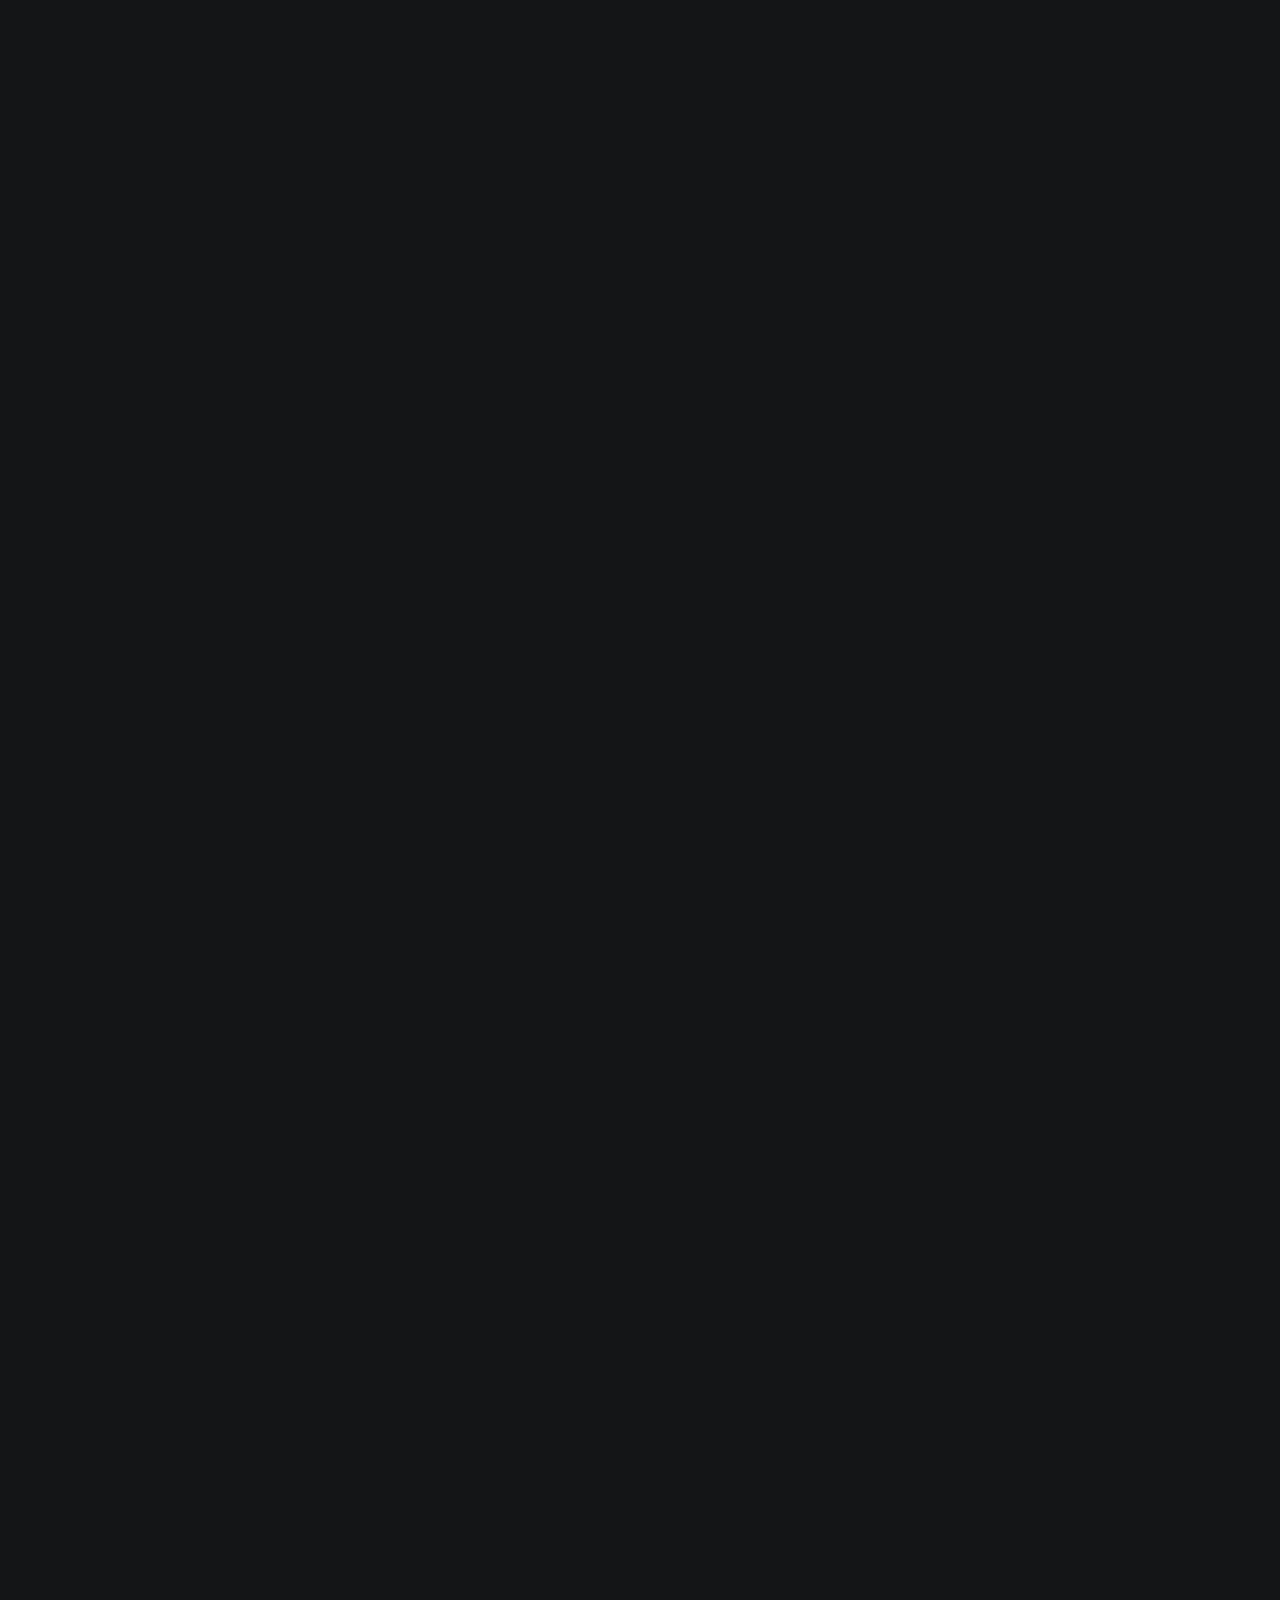
==== commit a6116325: "fix : project box, description and link to github" ====
--- a/index.html
+++ b/index.html
@@ -337,234 +337,105 @@
                         <ul class="folio-list row block-lg-one-half block-stack-on-1000">
 
                             <li class="folio-list__item column" data-animate-el>
-                                <a class="folio-list__item-link" href="#modal-01">
-                                    <div class="folio-list__item-pic">
-                                        <img src="images/predictive-models (1).png" alt="">
+                                <a class="folio-list__item-link" href="https://github.com/KinannAlamir">
+                                    <div class="folio-list__item-text">
+                                        <div class="folio-list__item-cat">
+                                            Deep Learning
+                                        </div>
+                                        <div class="folio-list__item-title">
+                                            <span class="folio-item-emote-inline">🧠</span> Dementia Detection.
+                                        </div>
+                                        <p class="folio-list__item-desc">
+                                            This project aims to create a predictive model that leverages both machine learning and generative AI (GAI) techniques. The model skillfully employs linguistic features extracted from text data to predict dementia diagnoses.
+                                        </p>
                                     </div>
-                                    
+                                </a>
+                            </li> <!--end folio-list__item -->
+
+                            <li class="folio-list__item column" data-animate-el>
+                                <a class="folio-list__item-link" href="https://github.com/KinannAlamir">
                                     <div class="folio-list__item-text">
                                         <div class="folio-list__item-cat">
                                             Machine Learning
                                         </div>
                                         <div class="folio-list__item-title">
-                                            Metadata Augmentation.
-                                        </div>
+                                            <span class="folio-item-emote-inline">⚡</span> Metadata Augmentation.
+                                        </div>
+                                        <p class="folio-list__item-desc">
+                                            An automated metadata enrichment system was developed for EDF's hydraulic documentation, drastically improving document retrieval for Hazard Studies. Combining classical ML and LLMs for complex metadata extraction.
+                                        </p>
                                     </div>
                                 </a>
-                                <a class="folio-list__proj-link" href="#" title="project link">
-                                    <svg width="15" height="15" viewBox="0 0 15 15" fill="none" xmlns="http://www.w3.org/2000/svg"><path d="M8.14645 3.14645C8.34171 2.95118 8.65829 2.95118 8.85355 3.14645L12.8536 7.14645C13.0488 7.34171 13.0488 7.65829 12.8536 7.85355L8.85355 11.8536C8.65829 12.0488 8.34171 12.0488 8.14645 11.8536C7.95118 11.6583 7.95118 11.3417 8.14645 11.1464L11.2929 8H2.5C2.22386 8 2 7.77614 2 7.5C2 7.22386 2.22386 7 2.5 7H11.2929L8.14645 3.85355C7.95118 3.65829 7.95118 3.34171 8.14645 3.14645Z" fill="currentColor" fill-rule="evenodd" clip-rule="evenodd"></path></svg>
-                                </a>
                             </li> <!--end folio-list__item -->
 
                             <li class="folio-list__item column" data-animate-el>
-                                <a class="folio-list__item-link" href="#modal-02">
-                                    <div class="folio-list__item-pic">
-                                        <img src="images/portfolio/PILATUS.png" alt="">
-                                    </div>
-                                    
-                                    <div class="folio-list__item-text">
-                                        <div class="folio-list__item-cat">
-                                            Physics & Dev
-                                        </div>
-                                        <div class="folio-list__item-title">
-                                            2D Detectors in X-ray.
-                                        </div>
-                                    </div>
-                                </a>
-                                <a class="folio-list__proj-link" href="#" title="project link">
-                                    <svg width="15" height="15" viewBox="0 0 15 15" fill="none" xmlns="http://www.w3.org/2000/svg"><path d="M8.14645 3.14645C8.34171 2.95118 8.65829 2.95118 8.85355 3.14645L12.8536 7.14645C13.0488 7.34171 13.0488 7.65829 12.8536 7.85355L8.85355 11.8536C8.65829 12.0488 8.34171 12.0488 8.14645 11.8536C7.95118 11.6583 7.95118 11.3417 8.14645 11.1464L11.2929 8H2.5C2.22386 8 2 7.77614 2 7.5C2 7.22386 2.22386 7 2.5 7H11.2929L8.14645 3.85355C7.95118 3.65829 7.95118 3.34171 8.14645 3.14645Z" fill="currentColor" fill-rule="evenodd" clip-rule="evenodd"></path></svg>
-                                </a>
-                            </li> <!--end folio-list__item -->
-
-                            <li class="folio-list__item column" data-animate-el>
-                                <a class="folio-list__item-link" href="#modal-03">
-                                    <div class="folio-list__item-pic">
-                                        <img src="images/analysis.png" alt="">
-                                    </div>
-                                    
+                                <a class="folio-list__item-link" href="https://github.com/KinannAlamir">
                                     <div class="folio-list__item-text">
                                         <div class="folio-list__item-cat">
                                             Signal Processing
                                         </div>
                                         <div class="folio-list__item-title">
-                                            Acoustic Signal Analysis.
-                                        </div>
+                                            <span class="folio-item-emote-inline">🔊</span> Acoustic Signal Analysis.
+                                        </div>
+                                        <p class="folio-list__item-desc">
+                                            This project aims to enhance the detection of chemical changes during mechanochemical syntheses through the analysis of acoustic signals. The focus was on converting existing MATLAB code to Python to improve accessibility.
+                                        </p>
                                     </div>
                                 </a>
-                                <a class="folio-list__proj-link" href="#" title="project link">
-                                    <svg width="15" height="15" viewBox="0 0 15 15" fill="none" xmlns="http://www.w3.org/2000/svg"><path d="M8.14645 3.14645C8.34171 2.95118 8.65829 2.95118 8.85355 3.14645L12.8536 7.14645C13.0488 7.34171 13.0488 7.65829 12.8536 7.85355L8.85355 11.8536C8.65829 12.0488 8.34171 12.0488 8.14645 11.8536C7.95118 11.6583 7.95118 11.3417 8.14645 11.1464L11.2929 8H2.5C2.22386 8 2 7.77614 2 7.5C2 7.22386 2.22386 7 2.5 7H11.2929L8.14645 3.85355C7.95118 3.65829 7.95118 3.34171 8.14645 3.14645Z" fill="currentColor" fill-rule="evenodd" clip-rule="evenodd"></path></svg>
-                                </a>
                             </li> <!--end folio-list__item -->
 
                             <li class="folio-list__item column" data-animate-el>
-                                <a class="folio-list__item-link" href="#modal-04">
-                                    <div class="folio-list__item-pic">
-                                        <img src="images/portfolio/project-4.png" alt="">
-                                    </div>
-                                    
+                                <a class="folio-list__item-link" href="https://github.com/KinannAlamir">
                                     <div class="folio-list__item-text">
                                         <div class="folio-list__item-cat">
                                             Development
                                         </div>
                                         <div class="folio-list__item-title">
-                                            Python Assembler.
-                                        </div>
+                                            <span class="folio-item-emote-inline">🐍</span> Python Assembler.
+                                        </div>
+                                        <p class="folio-list__item-desc">
+                                            In this project, with a team of 4, our goal was to developed a custom Python assembler, focusing on lexical and syntactical analysis of regular expressions and Python instructions.
+                                        </p>
                                     </div>
                                 </a>
-                                <a class="folio-list__proj-link" href="#" title="project link">
-                                    <svg width="15" height="15" viewBox="0 0 15 15" fill="none" xmlns="http://www.w3.org/2000/svg"><path d="M8.14645 3.14645C8.34171 2.95118 8.65829 2.95118 8.85355 3.14645L12.8536 7.14645C13.0488 7.34171 13.0488 7.65829 12.8536 7.85355L8.85355 11.8536C8.65829 12.0488 8.34171 12.0488 8.14645 11.8536C7.95118 11.6583 7.95118 11.3417 8.14645 11.1464L11.2929 8H2.5C2.22386 8 2 7.77614 2 7.5C2 7.22386 2.22386 7 2.5 7H11.2929L8.14645 3.85355C7.95118 3.65829 7.95118 3.34171 8.14645 3.14645Z" fill="currentColor" fill-rule="evenodd" clip-rule="evenodd"></path></svg>
+                            </li> <!--end folio-list__item -->
+
+                            <li class="folio-list__item column" data-animate-el>
+                                <a class="folio-list__item-link" href="https://github.com/KinannAlamir">
+                                    <div class="folio-list__item-text">
+                                        <div class="folio-list__item-cat">
+                                            Physics
+                                        </div>
+                                        <div class="folio-list__item-title">
+                                            <span class="folio-item-emote-inline">☢️</span> 2D Detectors in X-ray.
+                                        </div>
+                                        <p class="folio-list__item-desc">
+                                            Two-dimensional detectors are advanced technology recently adopted in X-ray material characterization. Optimizing their use requires software development for data management and processing.
+                                        </p>
+                                    </div>
                                 </a>
                             </li> <!--end folio-list__item -->
 
                             <li class="folio-list__item column" data-animate-el>
-                                <a class="folio-list__item-link" href="#modal-05">
-                                    <div class="folio-list__item-pic">
-                                        <img src="images/neural.png" alt="">
-                                    </div>
-                                    
-                                    <div class="folio-list__item-text">
-                                        <div class="folio-list__item-cat">
-                                            Deep Learning
-                                        </div>
-                                        <div class="folio-list__item-title">
-                                            Dementia Detection.
-                                        </div>
-                                    </div>
-                                </a>
-                                <a class="folio-list__proj-link" href="#" title="project link">
-                                    <svg width="15" height="15" viewBox="0 0 15 15" fill="none" xmlns="http://www.w3.org/2000/svg"><path d="M8.14645 3.14645C8.34171 2.95118 8.65829 2.95118 8.85355 3.14645L12.8536 7.14645C13.0488 7.34171 13.0488 7.65829 12.8536 7.85355L8.85355 11.8536C8.65829 12.0488 8.34171 12.0488 8.14645 11.8536C7.95118 11.6583 7.95118 11.3417 8.14645 11.1464L11.2929 8H2.5C2.22386 8 2 7.77614 2 7.5C2 7.22386 2.22386 7 2.5 7H11.2929L8.14645 3.85355C7.95118 3.65829 7.95118 3.34171 8.14645 3.14645Z" fill="currentColor" fill-rule="evenodd" clip-rule="evenodd"></path></svg>
-                                </a>
-                            </li> <!--end folio-list__item -->
-
-                            <li class="folio-list__item column" data-animate-el>
-                                <a class="folio-list__item-link" href="#modal-06">
-                                    <div class="folio-list__item-pic">
-                                        <img src="images/optimization.png" alt="">
-                                    </div>
-                                    
+                                <a class="folio-list__item-link" href="https://github.com/KinannAlamir">
                                     <div class="folio-list__item-text">
                                         <div class="folio-list__item-cat">
                                             Machine Learning
                                         </div>
                                         <div class="folio-list__item-title">
-                                            Energy Prediction.
-                                        </div>
+                                            <span class="folio-item-emote-inline">⚡</span> Energy Prediction.
+                                        </div>
+                                        <p class="folio-list__item-desc">
+                                            This project involved creating a model to predict various parameters related to the energy consumption of the GreEn-ER building. The focus was on applying machine learning algorithms to analyze building data.
+                                        </p>
                                     </div>
                                 </a>
-                                <a class="folio-list__proj-link" href="#" title="project link">
-                                    <svg width="15" height="15" viewBox="0 0 15 15" fill="none" xmlns="http://www.w3.org/2000/svg"><path d="M8.14645 3.14645C8.34171 2.95118 8.65829 2.95118 8.85355 3.14645L12.8536 7.14645C13.0488 7.34171 13.0488 7.65829 12.8536 7.85355L8.85355 11.8536C8.65829 12.0488 8.34171 12.0488 8.14645 11.8536C7.95118 11.6583 7.95118 11.3417 8.14645 11.1464L11.2929 8H2.5C2.22386 8 2 7.77614 2 7.5C2 7.22386 2.22386 7 2.5 7H11.2929L8.14645 3.85355C7.95118 3.65829 7.95118 3.34171 8.14645 3.14645Z" fill="currentColor" fill-rule="evenodd" clip-rule="evenodd"></path></svg>
-                                </a>
                             </li> <!--end folio-list__item -->
 
                         </ul> <!-- end folio-list -->
 
                     </div> <!-- end column -->
 
-
-                    <!-- Modal Templates Popup
-                    -------------------------------------------- -->
-                    <div id="modal-01" hidden>
-                        <div class="modal-popup">
-                            <img src="images/linear-regression.png" alt="">
-                
-                            <div class="modal-popup__desc">
-                                <h5>Metadata Augmentation</h5>
-                                <p>An automated metadata enrichment system was developed for EDF's hydraulic documentation, drastically improving document retrieval for Hazard Studies. Combining classical ML (achieving 94.1-96.5% F1-scores) and LLMs for complex metadata extraction, the system enhanced data correlation and provides a scalable, cost-effective solution for technical documentation automation, foundational for future RAG improvements.</p>
-                                <ul class="modal-popup__cat">
-                                    <li>Machine Learning</li>
-                                    <li>LLM</li>
-                                </ul>
-                            </div>
-                
-                            <a href="#" class="modal-popup__details">Project link</a>
-                        </div>
-                    </div> <!-- end modal -->
-
-                    <div id="modal-02" hidden>
-                        <div class="modal-popup">
-                            <img src="images/portfolio/PILATUS.png" alt="">
-                
-                            <div class="modal-popup__desc">
-                                <h5>2D Detectors in X-ray</h5>
-                                <p>Two-dimensional detectors are advanced technology recently adopted in X-ray material characterization. Optimizing their use requires software development for data management and processing. I contributed to designing and optimizing routines for processing 2D detector data. I addressed two key challenges: "tiling" and different integration methods required for materials to obtain an I(2θ) curve representing diffracted intensity variation.</p>
-                                <ul class="modal-popup__cat">
-                                    <li>Physics</li>
-                                    <li>Development</li>
-                                </ul>
-                            </div>
-                
-                            <a href="#" class="modal-popup__details">Project link</a>
-                        </div>
-                    </div> <!-- end modal -->
-
-                    <div id="modal-03" hidden>
-                        <div class="modal-popup">
-                            <img src="images/analysis.png" alt="">
-                
-                            <div class="modal-popup__desc">
-                                <h5>Acoustic Signal Analysis</h5>
-                                <p>This project aims to enhance the detection of chemical changes during mechanochemical syntheses through the analysis of acoustic signals. The focus was on converting existing MATLAB code to Python to improve accessibility. Two main techniques were used: an energy-based method and kurtosis analysis to detect sudden changes in sound, which signal chemical transformations.</p>
-                                <ul class="modal-popup__cat">
-                                    <li>Signal Processing</li>
-                                    <li>Python</li>
-                                </ul>
-                            </div>
-                
-                            <a href="#" class="modal-popup__details">Project link</a>
-                        </div>
-                    </div> <!-- end modal -->
-
-                    <div id="modal-04" hidden>
-                        <div class="modal-popup">
-                            <img src="images/portfolio/project-4.png" alt="">
-                
-                            <div class="modal-popup__desc">
-                                <h5>Python Assembler</h5>
-                                <p>In this project, with a team of 4, our goal was to developed a custom Python assembler, focusing on lexical and syntactical analysis of regular expressions and Python instructions. The goal was to build a tool capable of generating and executing Python bytecode through a personalized assembler.</p>
-                                <ul class="modal-popup__cat">
-                                    <li>Development</li>
-                                    <li>Python</li>
-                                </ul>
-                            </div>
-                
-                            <a href="#" class="modal-popup__details">Project link</a>
-                        </div>
-                    </div> <!-- end modal -->
-
-                    <div id="modal-05" hidden>
-                        <div class="modal-popup">
-
-                            <img src="images/neural.png" alt="">
-                
-                            <div class="modal-popup__desc">
-                                <h5>Dementia Detection</h5>
-                                <p>This project aims to create a predictive model that leverages both machine learning and generative AI (GAI) techniques. The model skillfully employs linguistic features extracted from text data to predict dementia diagnoses. The database utilized for this project is sourced from DementiaBank.</p>
-                                <ul class="modal-popup__cat">
-                                    <li>Deep Learning</li>
-                                    <li>Machine Learning</li>
-                                </ul>
-                            </div>
-                
-                            <a href="#" class="modal-popup__details">Project link</a>
-                        </div>
-                    </div> <!-- end modal -->
-
-                    <div id="modal-06" hidden>
-                        <div class="modal-popup">
-                            <img src="images/optimization.png" alt="">
-                
-                            <div class="modal-popup__desc">
-                                <h5>Energy Prediction</h5>
-                                <p>This project involved creating a model to predict various parameters related to the energy consumption of the GreEn-ER building. The focus was on applying machine learning algorithms, including polynomial regression with Lasso regularization and the Random Forest Regressor, to analyze building data from 2017 to 2019.</p>
-                                <ul class="modal-popup__cat">
-                                    <li>Machine Learning</li>
-                                    <li>Data Science</li>
-                                </ul>
-                            </div>
-                
-                            <a href="#" class="modal-popup__details">Project link</a>
-                        </div>
-                    </div> <!-- end modal -->
 
                 </div> <!-- end works-portfolio -->
 
--- a/css/styles.css
+++ b/css/styles.css
@@ -3608,7 +3608,7 @@
     margin-bottom : var(--vspace-1);
     position      : relative;
     transition    : transform 0.4s ease-in-out;
-    padding       : var(--vspace-0_5) var(--gutter);
+    padding       : var(--vspace-1) calc(var(--vspace-1) + var(--gutter) / 2);
     z-index       : 1;
 }
 
@@ -3666,10 +3666,34 @@
     opacity: 1;
 }
 
+.folio-item-emote {
+    width: var(--item-min-height);
+    height: var(--item-min-height);
+    display: flex;
+    align-items: center;
+    justify-content: center;
+    font-size: 5rem;
+    background-color: rgba(255, 255, 255, 0.03);
+}
+
+.folio-item-emote-inline {
+    display: inline-block;
+    margin-right: 0.5rem;
+    font-size: 1em;
+    line-height: 1;
+}
+
+.folio-list__item-desc {
+    font-size: var(--text-sm);
+    color: rgba(255, 255, 255, 0.7);
+    margin-top: var(--vspace-0_5);
+    line-height: var(--vspace-0_75);
+}
+
 .folio-list__item-link {
     display             : block;
     width               : 100%;
-    padding-left        : calc(5.5 * var(--space));
+    padding-left        : 0;
     color               : white;
     transition-duration : .5s;
     position            : relative;
@@ -3713,9 +3737,9 @@
 }
 
 .folio-list__item-text {
-    padding-top : var(--vspace-0_5);
+    padding-top : 0;
     border-top  : none;
-    min-height  : var(--item-min-height);
+    min-height  : auto;
     position    : relative;
 }
 
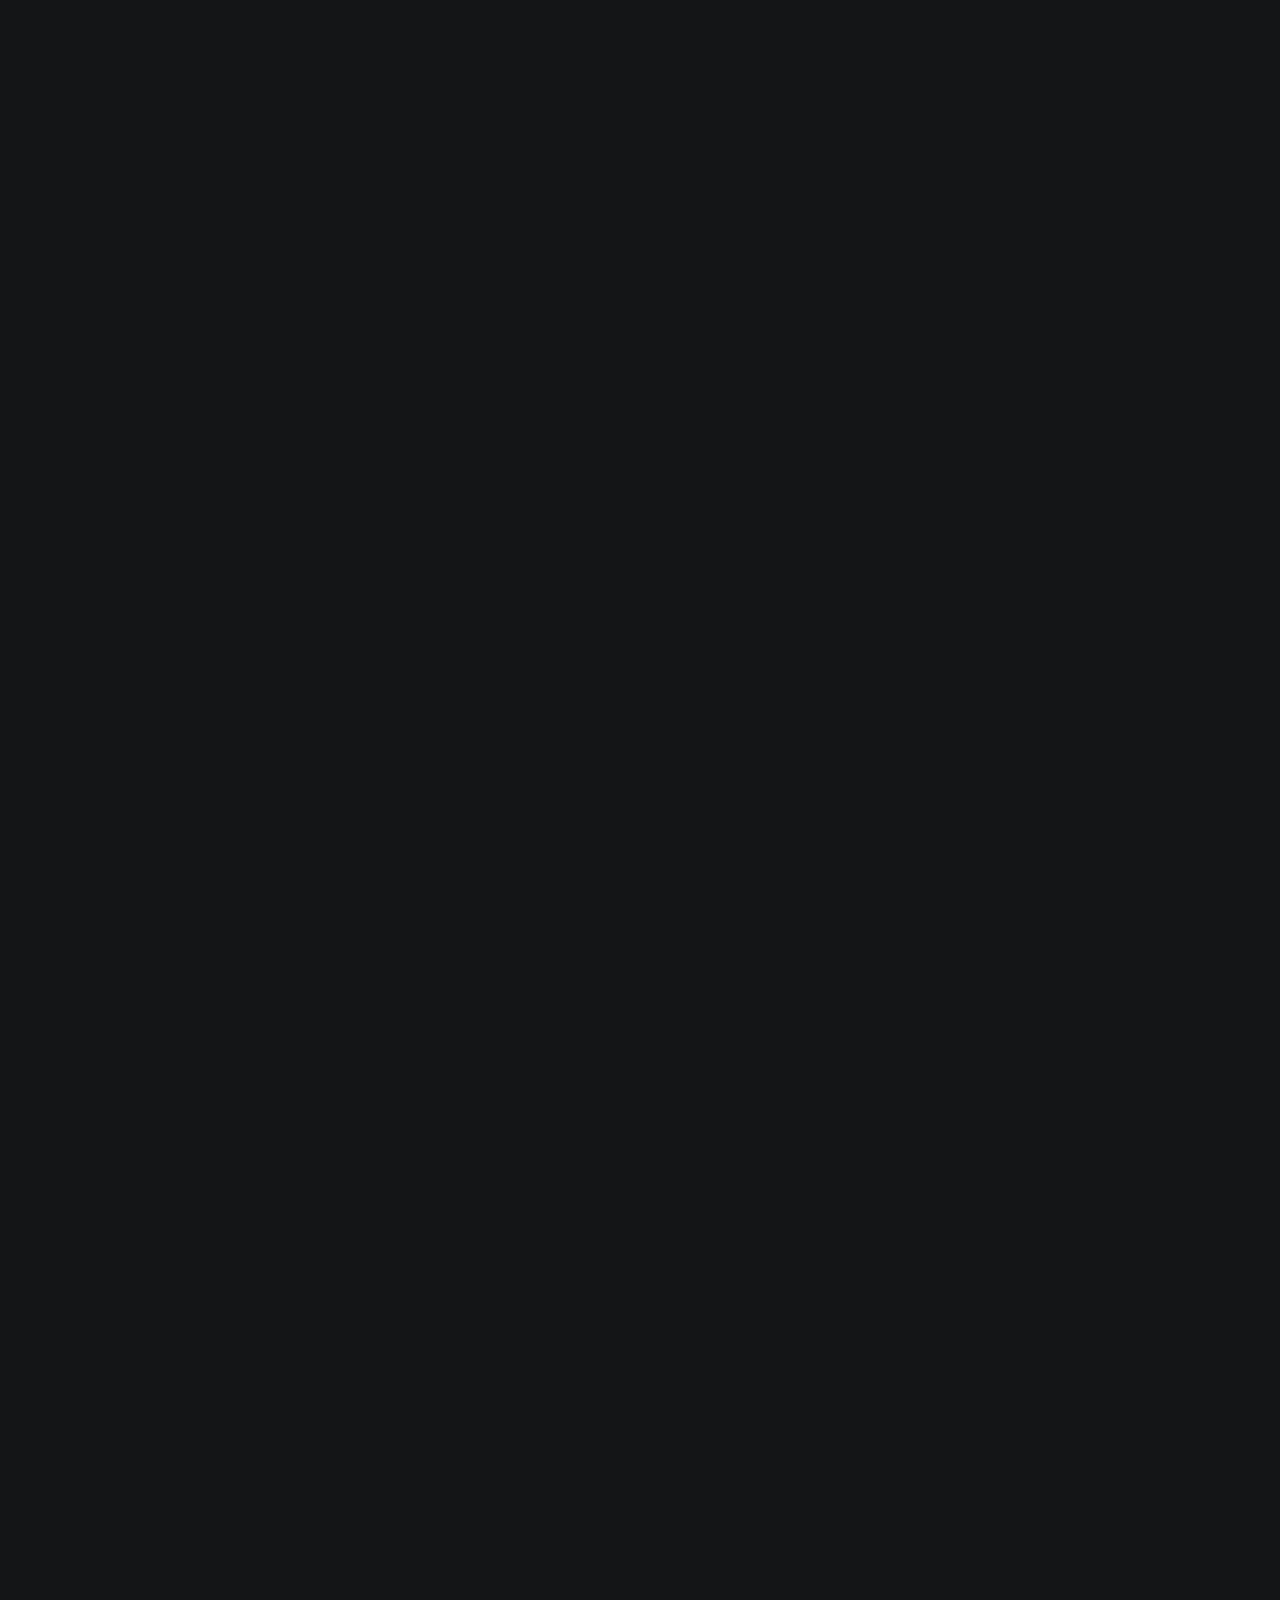
==== commit 31322bf6: "fix : changed profile picture" ====
--- a/index.html
+++ b/index.html
@@ -125,7 +125,7 @@
                 <div class="row about-info wide" data-animate-block>
 
                     <div class="column lg-6 md-12 about-info__pic-block">
-                        <img src="images/my-avatar.png" 
+                        <img src="images/profilepic.jpeg" 
                              alt="" class="about-info__pic" data-animate-el>
                     </div>
 
@@ -333,11 +333,16 @@
                         <p class="h1" data-animate-el>
                             Here are some of my favorite projects I have done lately. Feel free to check them out.
                         </p>
+                        <p data-animate-el>
+                            <small>
+                                For my internships, the code was proprietary, so all projects here are personal projects or from Kaggle. This is why they don't match with some of my experience, which involved huge but proprietary projects.
+                            </small>
+                        </p>
     
                         <ul class="folio-list row block-lg-one-half block-stack-on-1000">
 
                             <li class="folio-list__item column" data-animate-el>
-                                <a class="folio-list__item-link" href="https://github.com/KinannAlamir">
+                                <a class="folio-list__item-link" href="https://github.com/KinannAlamir/DetectingDementia_2025">
                                     <div class="folio-list__item-text">
                                         <div class="folio-list__item-cat">
                                             Deep Learning
@@ -353,32 +358,32 @@
                             </li> <!--end folio-list__item -->
 
                             <li class="folio-list__item column" data-animate-el>
-                                <a class="folio-list__item-link" href="https://github.com/KinannAlamir">
+                                <a class="folio-list__item-link" href="https://github.com/KinannAlamir/PDF_tools">
                                     <div class="folio-list__item-text">
                                         <div class="folio-list__item-cat">
-                                            Machine Learning
+                                            Development
                                         </div>
                                         <div class="folio-list__item-title">
-                                            <span class="folio-item-emote-inline">⚡</span> Metadata Augmentation.
+                                            <span class="folio-item-emote-inline">📑</span> PDF Reorganizer.
                                         </div>
                                         <p class="folio-list__item-desc">
-                                            An automated metadata enrichment system was developed for EDF's hydraulic documentation, drastically improving document retrieval for Hazard Studies. Combining classical ML and LLMs for complex metadata extraction.
+                                            Created PDF tools that works Locally with streamlit for some friends who needed them because ilovepdf was banned from their workplace. A Streamlit-based tool for merging and reorganizing PDF documents by inserting multiple PDFs into a main document at specific positions.
                                         </p>
                                     </div>
                                 </a>
                             </li> <!--end folio-list__item -->
 
                             <li class="folio-list__item column" data-animate-el>
-                                <a class="folio-list__item-link" href="https://github.com/KinannAlamir">
+                                <a class="folio-list__item-link" href="https://github.com/KinannAlamir/Kaggle/tree/main/Predicting%20Loan%20Payback">
                                     <div class="folio-list__item-text">
                                         <div class="folio-list__item-cat">
-                                            Signal Processing
+                                            Machine Learning
                                         </div>
                                         <div class="folio-list__item-title">
-                                            <span class="folio-item-emote-inline">🔊</span> Acoustic Signal Analysis.
+                                            <span class="folio-item-emote-inline">🏦</span> Loan payback probability.
                                         </div>
                                         <p class="folio-list__item-desc">
-                                            This project aims to enhance the detection of chemical changes during mechanochemical syntheses through the analysis of acoustic signals. The focus was on converting existing MATLAB code to Python to improve accessibility.
+                                            Kaggle playground, predict the probability that a borrower will pay back their loan using CatBoost + TabNet combination.
                                         </p>
                                     </div>
                                 </a>
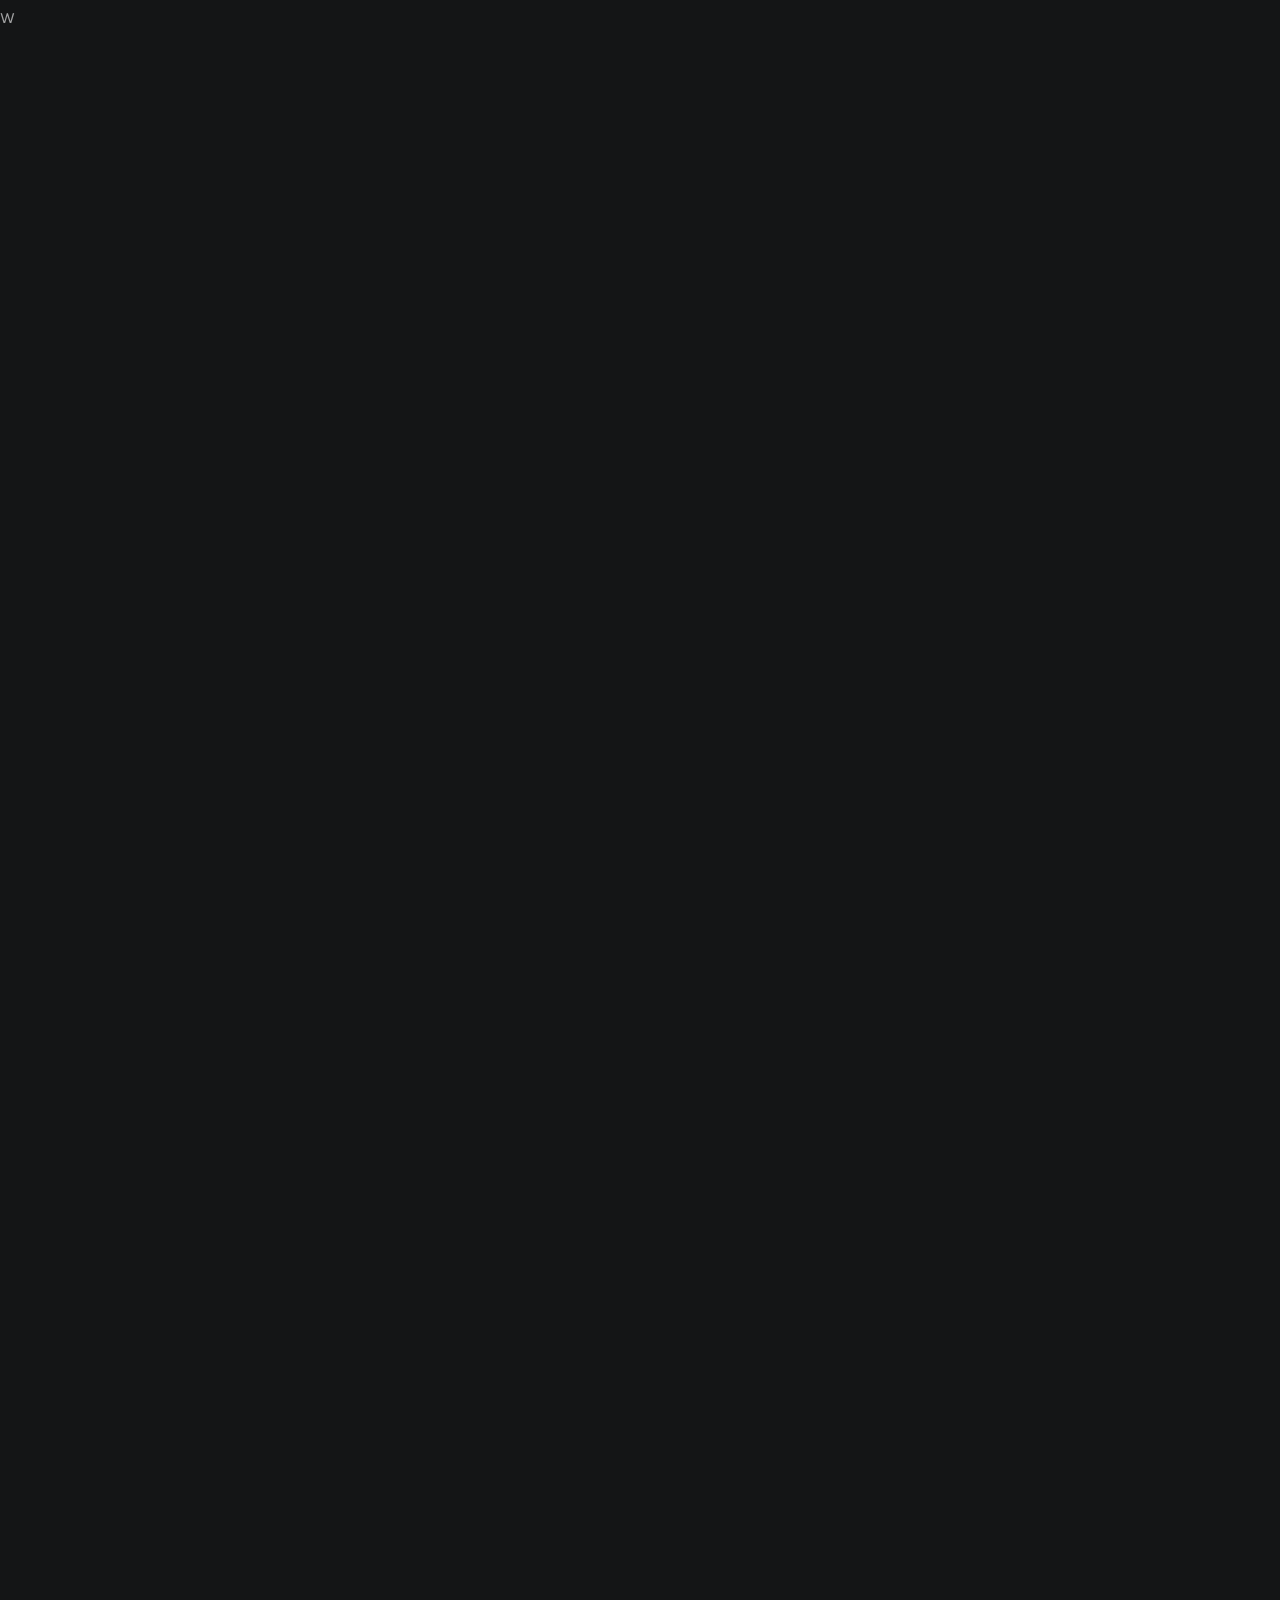
==== commit dfc25d1f: "feat : added blurred background on text" ====
--- a/index.html
+++ b/index.html
@@ -21,8 +21,7 @@
     <!-- favicons
     ================================================== -->
     <link rel="apple-touch-icon" sizes="180x180" href="apple-touch-icon.png">
-    <link rel="icon" type="image/png" sizes="32x32" href="favicon-32x32.png">
-    <link rel="icon" type="image/png" sizes="16x16" href="favicon-16x16.png">
+w
     <link rel="manifest" href="site.webmanifest">
 
 </head>
@@ -125,7 +124,7 @@
                 <div class="row about-info wide" data-animate-block>
 
                     <div class="column lg-6 md-12 about-info__pic-block">
-                        <img src="images/profilepic.jpeg" 
+                        <img src="images/profilepic.jpg" 
                              alt="" class="about-info__pic" data-animate-el>
                     </div>
 
--- a/css/styles.css
+++ b/css/styles.css
@@ -3414,8 +3414,15 @@
 }
 
 .about-info__text {
-    padding     : var(--vspace-3_5) 10vw var(--vspace-2) 0;
-    margin-left : -4rem;
+    padding                 : var(--vspace-2) var(--vspace-1_5) var(--vspace-2) var(--vspace-1_5);
+    margin-left             : -4rem;
+    background              : rgba(20, 21, 22, 0.75);
+    backdrop-filter         : blur(16px);
+    -webkit-backdrop-filter : blur(16px);
+    border                  : 1px solid rgba(255, 255, 255, 0.06);
+    border-radius           : 12px;
+    position                : relative;
+    z-index                 : 1;
 }
 
 .about-info__text .text-pretitle {
@@ -3531,7 +3538,7 @@
  * ------------------------------------------------------------------- */
 @media screen and (max-width: 1300px) {
     .about-info__text {
-        padding : var(--vspace-2) 8rem var(--vspace-1_5) 0;
+        padding : var(--vspace-1_5) var(--vspace-1_25) var(--vspace-1_25) var(--vspace-1_25);
     }
 }
 
@@ -3543,8 +3550,11 @@
     }
 
     .about-info__text {
-        padding     : var(--vspace-1) 0 0 0;
-        margin-left : 0;
+        padding                 : var(--vspace-1_5) var(--vspace-1) var(--vspace-1) var(--vspace-1);
+        margin-left             : 0;
+        background              : rgba(20, 21, 22, 0.6);
+        backdrop-filter         : blur(12px);
+        -webkit-backdrop-filter : blur(12px);
     }
 }
 
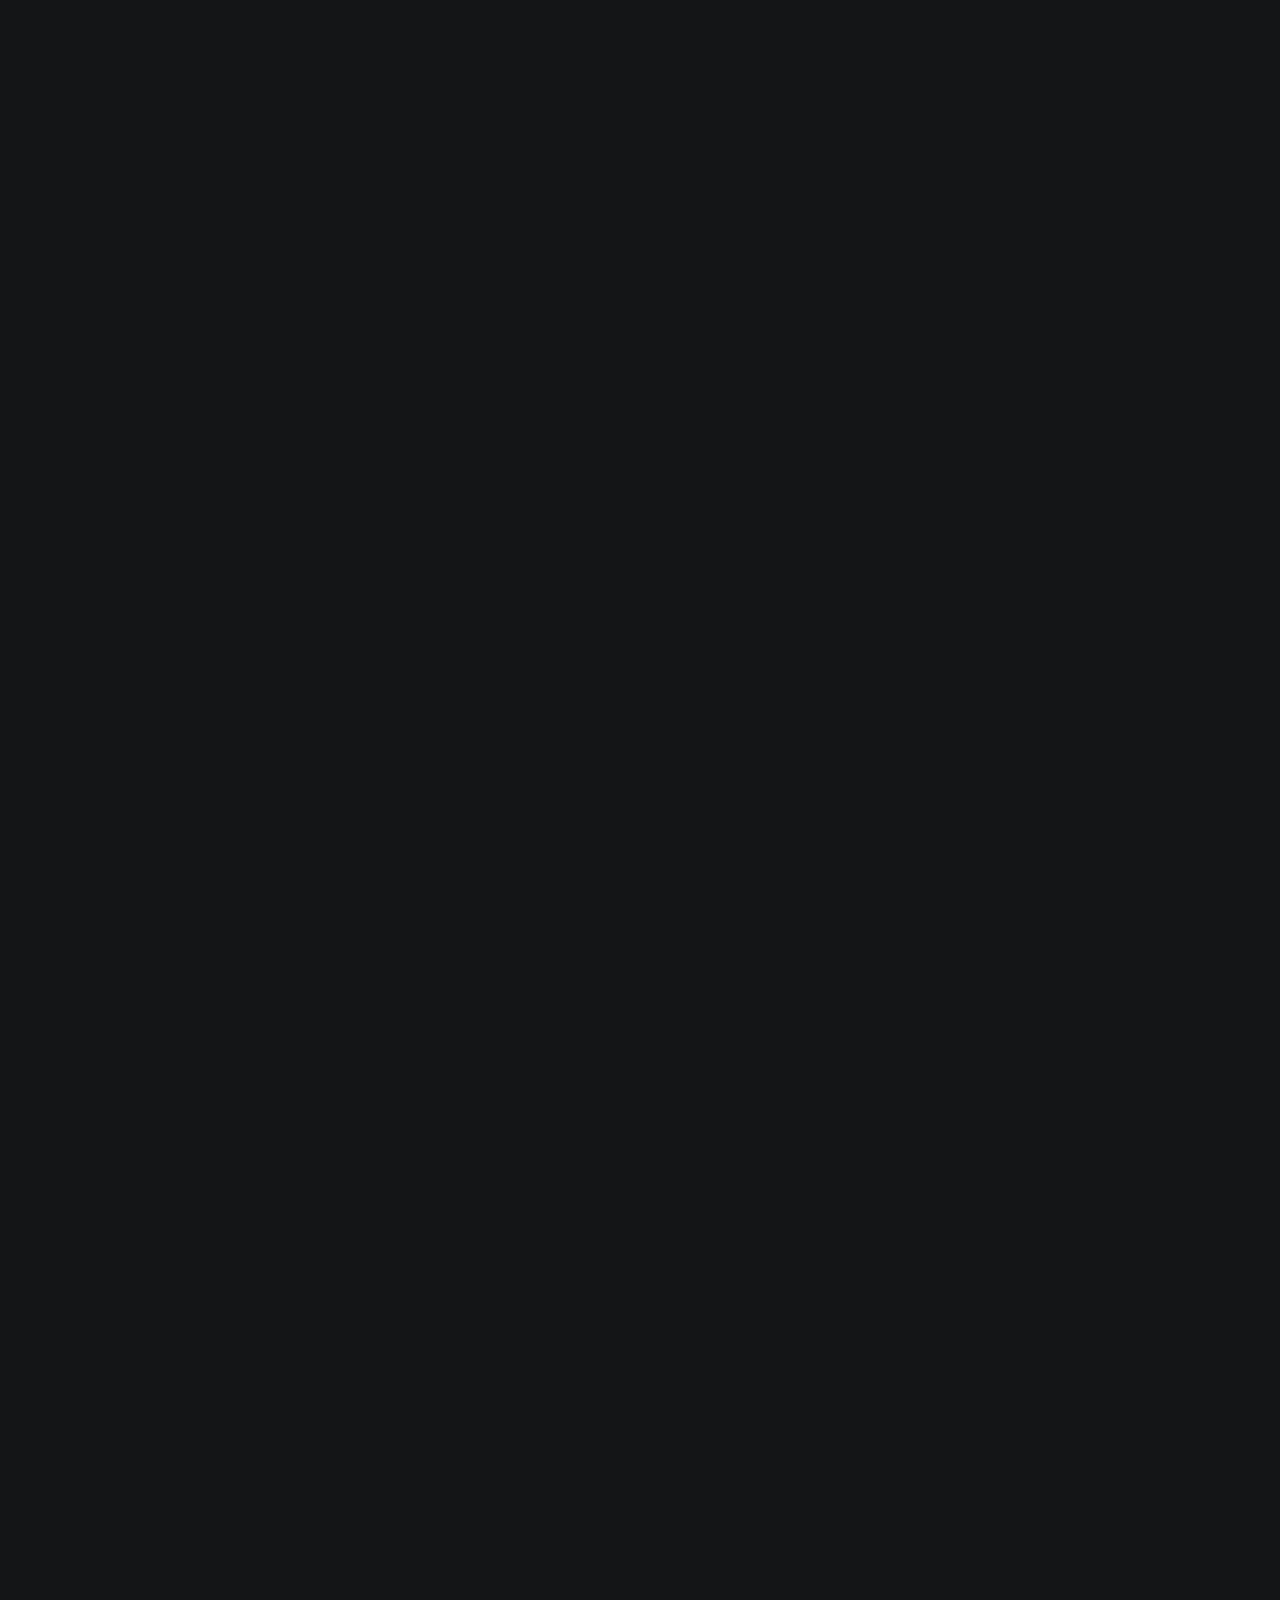
==== commit 2fd9f56b: "feat added socials github and linkedin" ====
--- a/index.html
+++ b/index.html
@@ -21,7 +21,7 @@
     <!-- favicons
     ================================================== -->
     <link rel="apple-touch-icon" sizes="180x180" href="apple-touch-icon.png">
-w
+
     <link rel="manifest" href="site.webmanifest">
 
 </head>
@@ -96,15 +96,15 @@
                             about physically <br> 
                             informed data science <br>
                             and signal processing. -->
-                            WIP - Reworking Portfolio for modern look
+                            Al Amir Kinann's Portfolio
                         </h1>
                     </div>
 
                     <ul class="intro-social">
-                        <li><a href="#0">Behance</a></li>
-                        <li><a href="#0">Twitter</a></li>
-                        <li><a href="#0">Dribbble</a></li>
-                        <li><a href="#0">Instagram</a></li>
+                        <li><a href="https://github.com/KinannAlamir">Github</a></li>
+                        <li><a href="https://www.linkedin.com/in/kinann-al-amir-6aa903228/">LinkedIn</a></li>
+                    <!--<li><a href="#0">Dribbble</a></li>
+                        <li><a href="#0">Instagram</a></li>-->
                     </ul>
 
                 </div> <!-- end intro content -->
@@ -479,7 +479,7 @@
                             <li><a href="#0">Dribble</a></li>
                             <li><a href="#0">Twitter</a></li>
                             <li><a href="#0">Instagram</a></li>
-                            <li><a href="#0">Github</a></li>
+                            <li><a href="https://github.com/KinannAlamir">Github</a></li>
                         </ul>
                     </div>
                     <div class="column lg-4 md-12 contact-block">
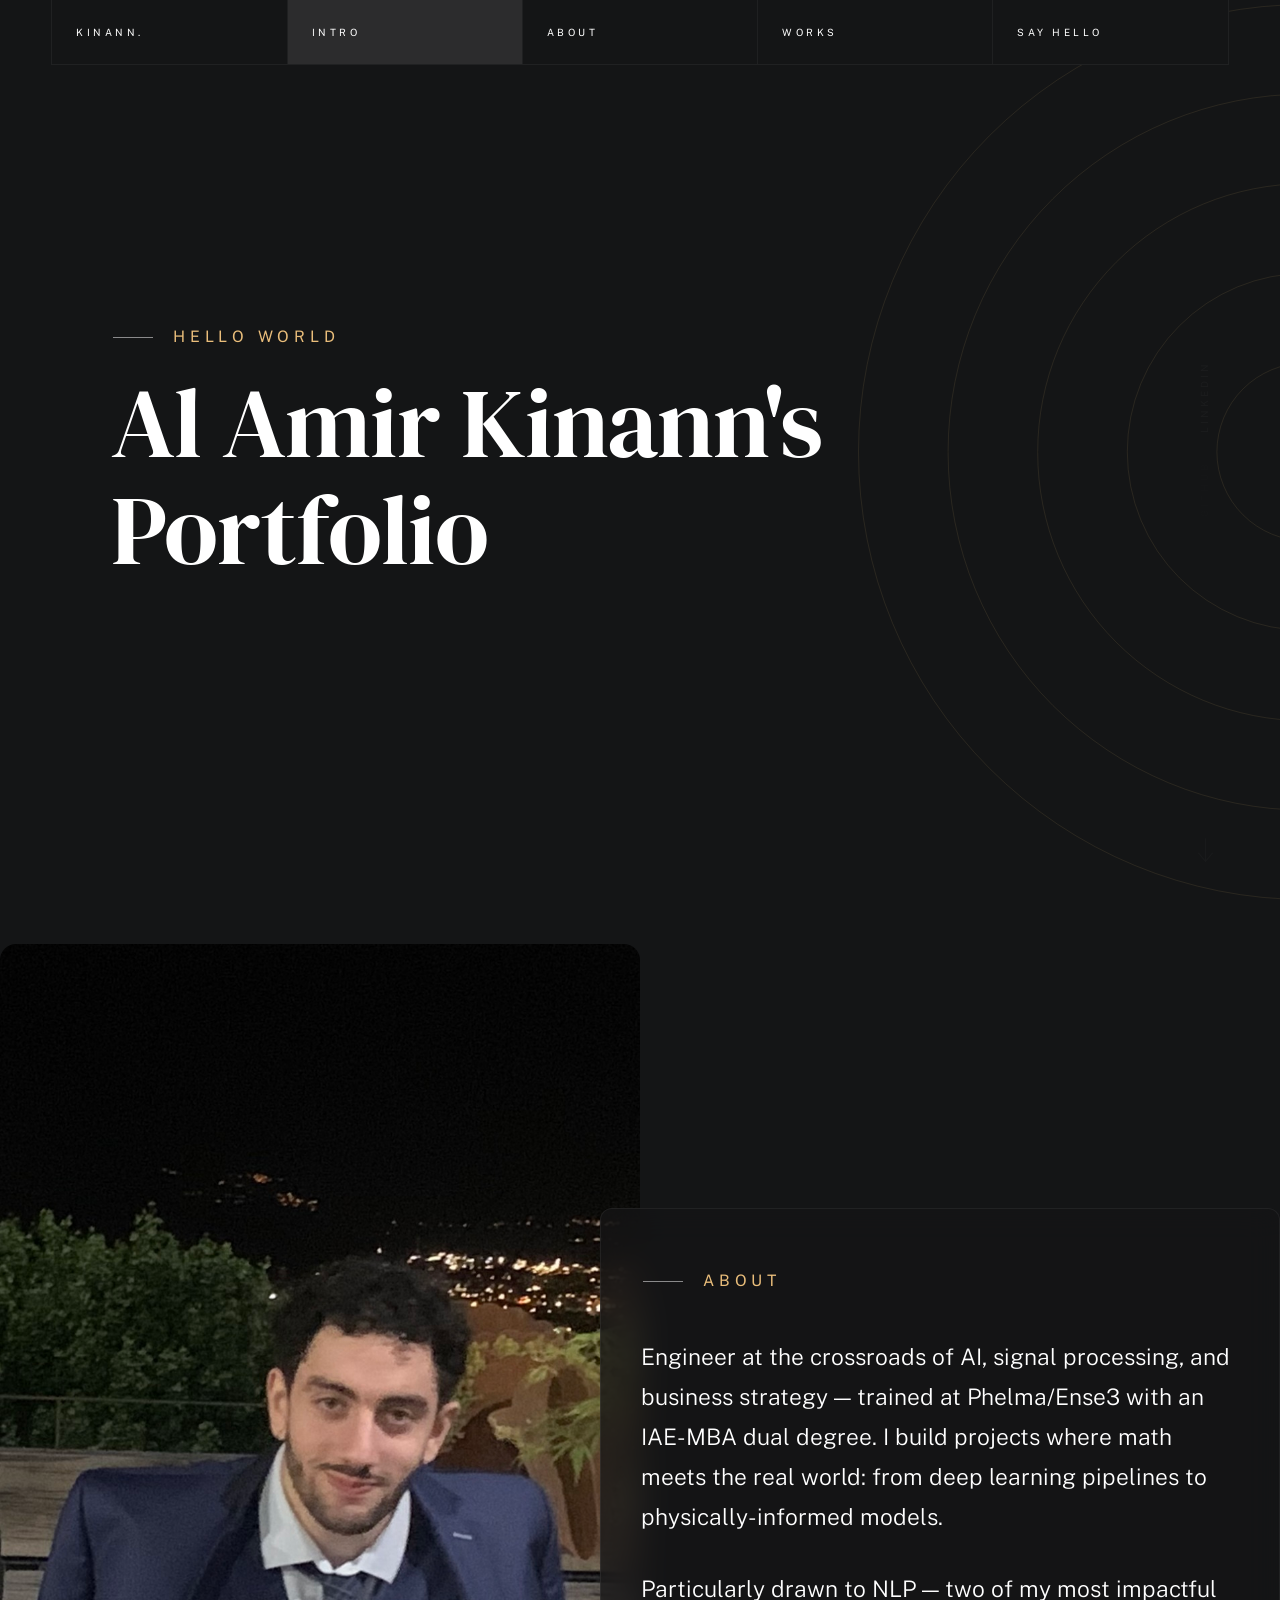
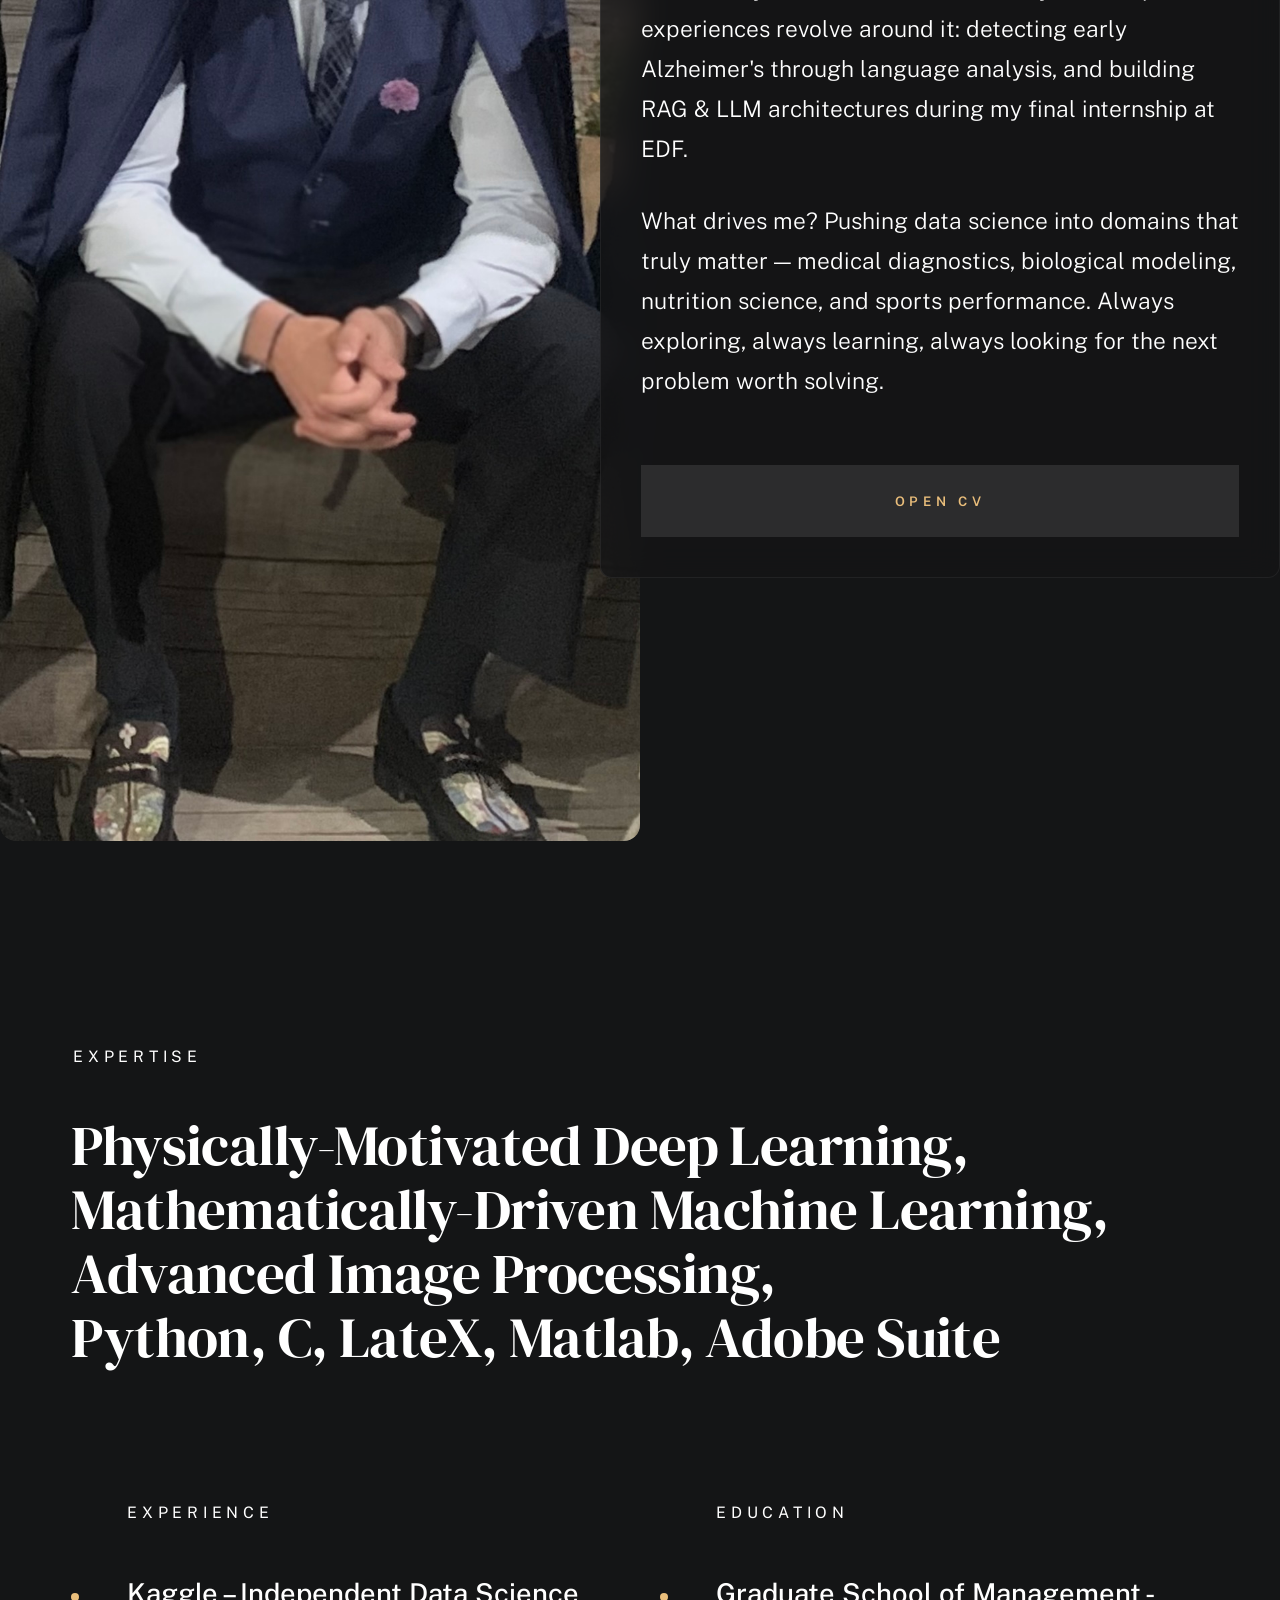
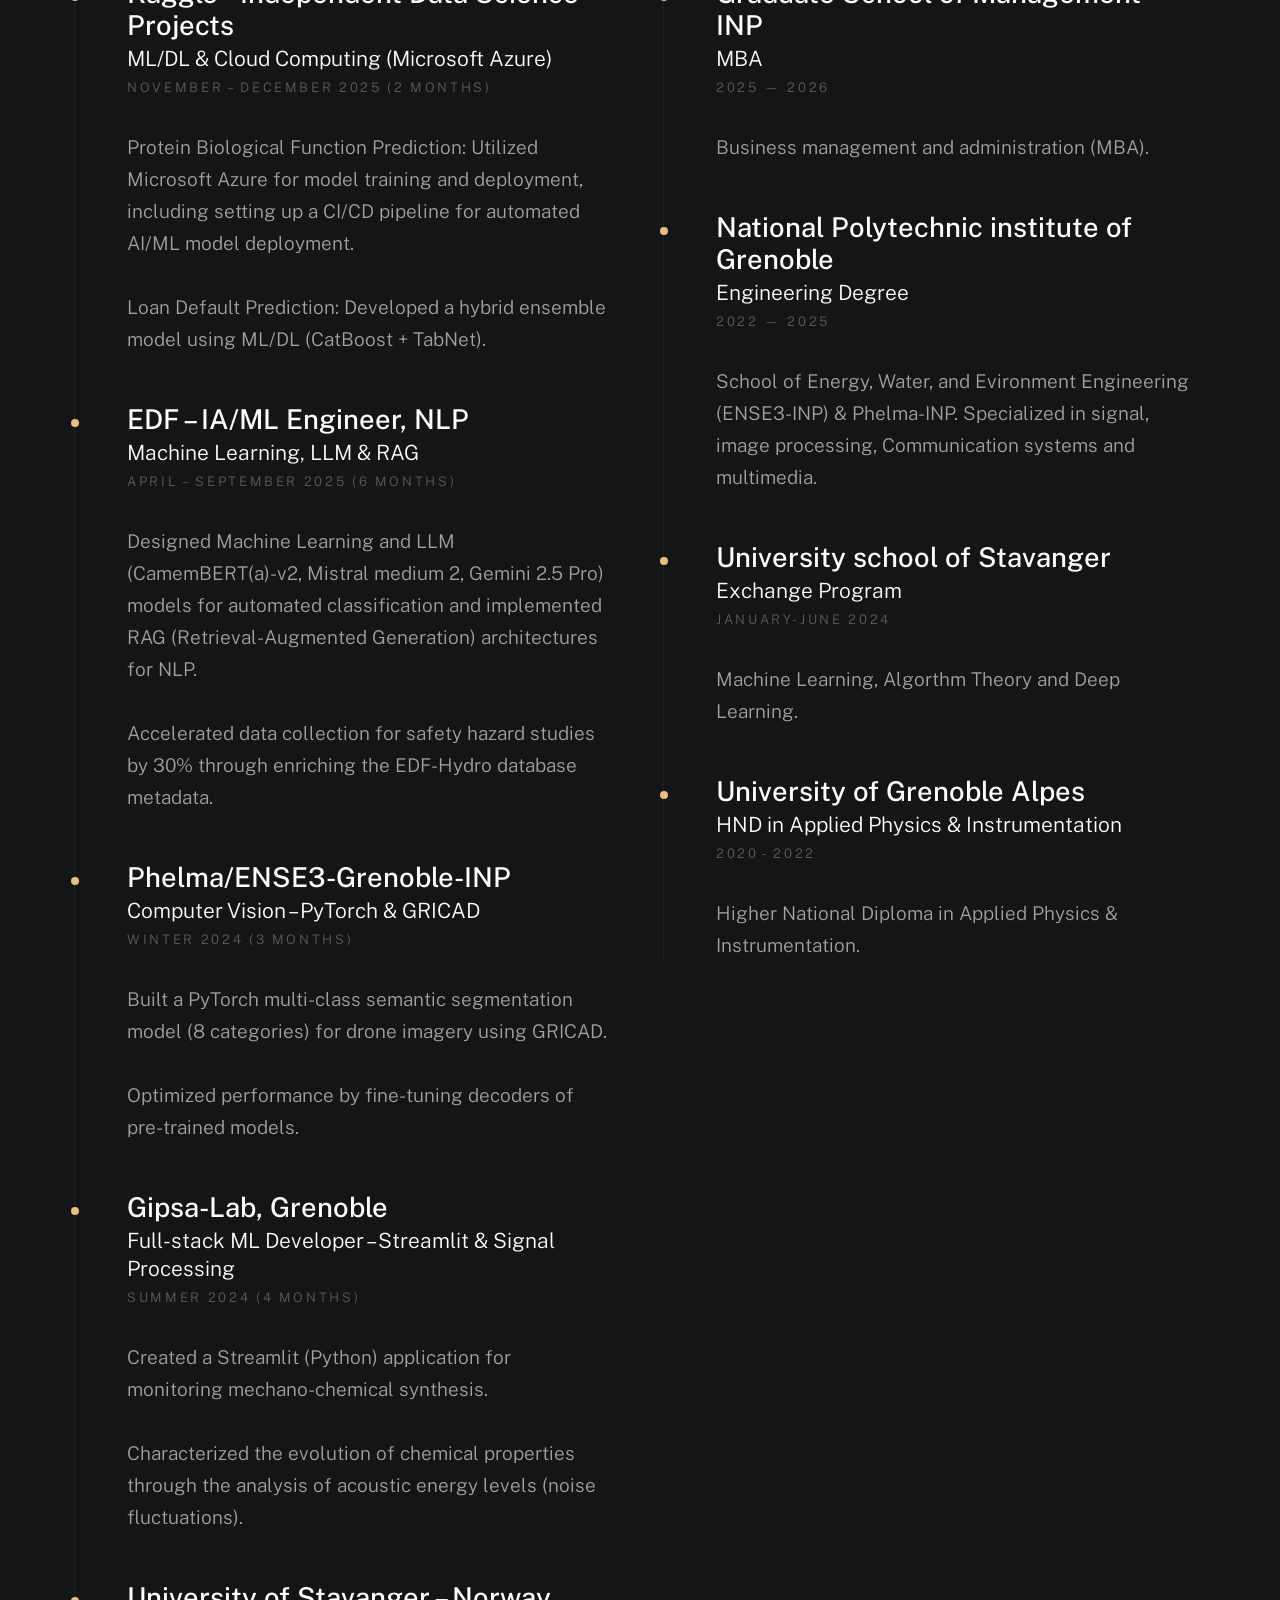
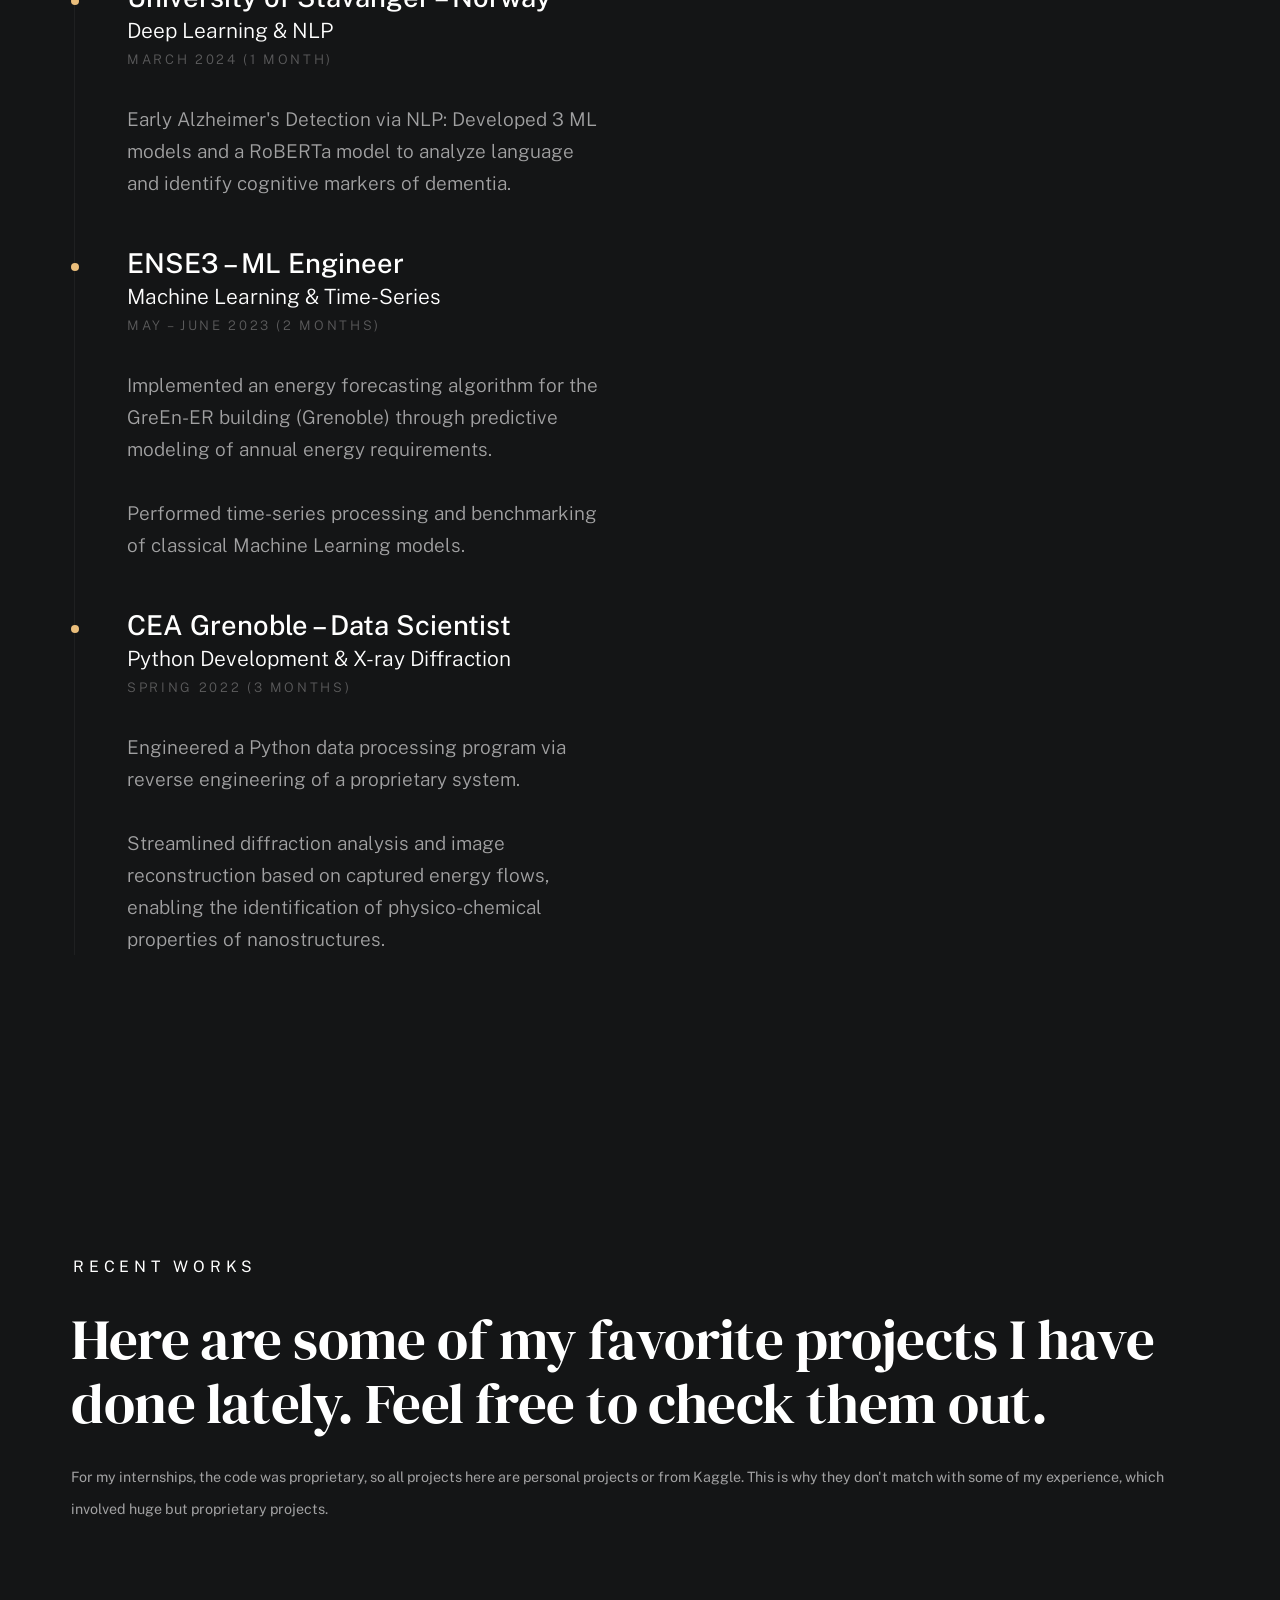
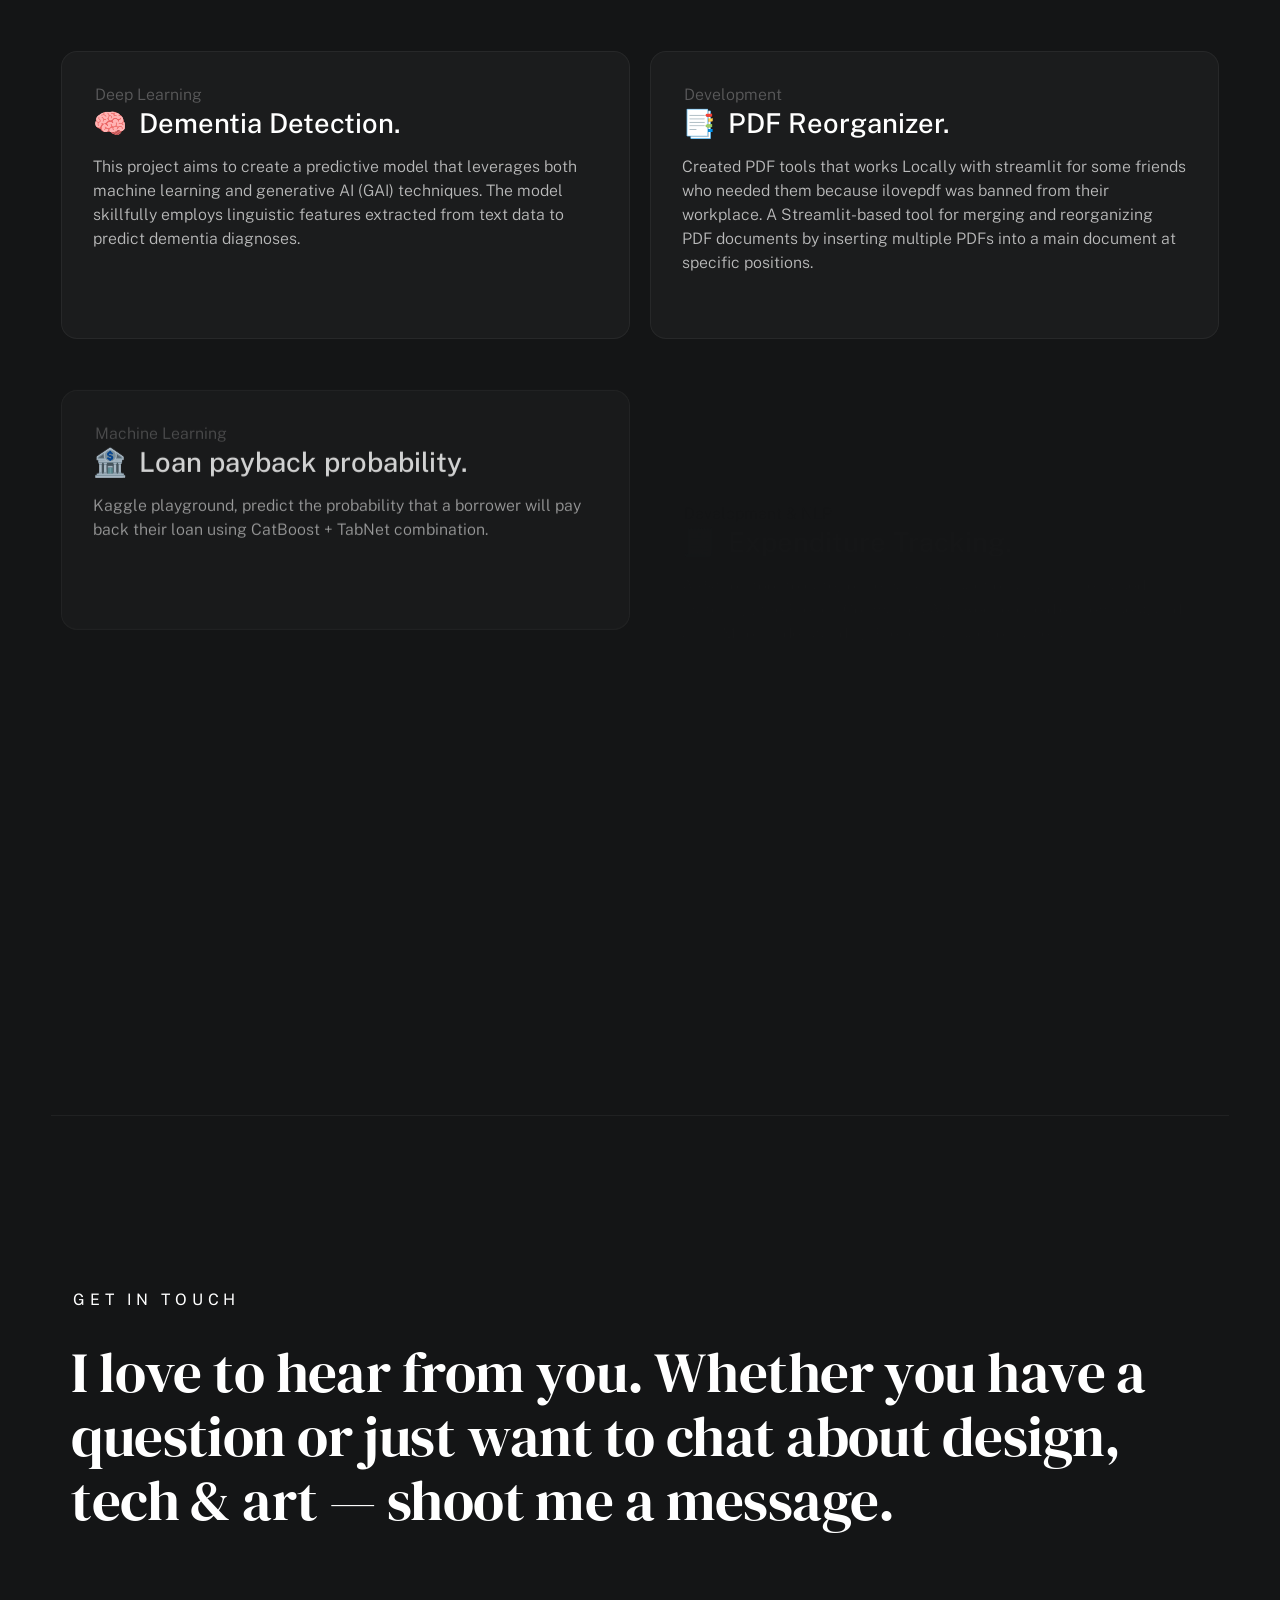
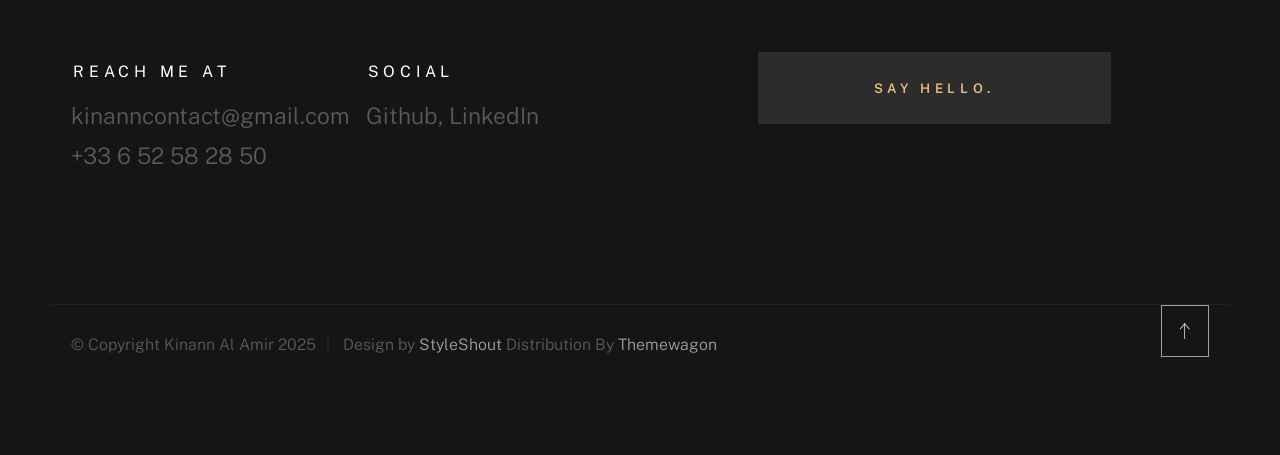
==== commit 4ec0f593: "fix : some updates on animation times, CV, overall description, experiences and recent works" ====
--- a/index.html
+++ b/index.html
@@ -134,13 +134,16 @@
                             <h2 class="text-pretitle with-line" data-animate-el>
                                 About
                             </h2>
-                            <p class="attention-getter" data-animate-el>
-                                AI & Signal Engineer (Phelma/Ense3), IAE-MBA Dual Degree. Expert in signal processing, data science, and AI.
-                                Combining technical mastery with strategic vision, driven by a continuous technological watch to shape the future of AI.
-                                The objective of this specialization is to train high-level engineers with expertise in signal processing, 
-                                data science, artificial intelligence, computers, and electronics, capable of developing industrial projects in relevant sectors.
-                            </p>
-                            <a href="#0" class="btn btn--medium u-fullwidth" data-animate-el>Download CV</a>
+                            <div class="attention-getter" data-animate-el>
+                                <p>Engineer at the crossroads of AI, signal processing, and business strategy — trained at Phelma/Ense3 with an IAE-MBA dual degree.
+                                I build projects where math meets the real world: from deep learning pipelines to physically-informed models.</p>
+
+                                <p>Particularly drawn to NLP — two of my most impactful experiences revolve around it: detecting early Alzheimer's through language analysis, and building RAG & LLM architectures during my final internship at EDF.</p>
+
+                                <p>What drives me? Pushing data science into domains that truly matter — medical diagnostics, biological modeling, nutrition science, and sports performance.
+                                Always exploring, always learning, always looking for the next problem worth solving.</p>
+                            </div>
+                            <a href="CV_Al_Amir_Kinann.pdf" class="btn btn--medium u-fullwidth" data-animate-el target="_blank" rel="noopener noreferrer">Open CV</a>
 
                         </div>
                     </div>
@@ -156,7 +159,6 @@
                             <li>Physically-Motivated Deep Learning</li>
                             <li>Mathematically-Driven Machine Learning</li>
                             <li>Advanced Image Processing</li>
-                            <li>Finance specific Algorithms</li>
                             <li>Python, C, LateX</li>
                             <li>Matlab, Adobe Suite</li>
                         </ul>
@@ -178,72 +180,90 @@
                             <div class="timeline__block">
                                 <div class="timeline__bullet"></div>
                                 <div class="timeline__header">
-                                    <h4 class="timeline__title">EDF - General Technical Direction</h3>
-                                    <h5 class="timeline__meta">Machine Learning & LLM</h5>
-                                    <p class="timeline__timeframe">Summer 2024</p>
-                                </div>
-                                <div class="timeline__desc">
-                                    <p>Machine Learning and Large Language Models for data augmentation; Enrichment of EDF-Hydro database metadata with ML and LLM.</p>
-                                </div>
-                            </div>
-    
+                                    <h4 class="timeline__title">Kaggle – Independent Data Science Projects</h4>
+                                    <h5 class="timeline__meta">ML/DL & Cloud Computing (Microsoft Azure)</h5>
+                                    <p class="timeline__timeframe">November – December 2025 (2 months)</p>
+                                </div>
+                                <div class="timeline__desc">
+                                    <p>Protein Biological Function Prediction: Utilized Microsoft Azure for model training and deployment, including setting up a CI/CD pipeline for automated AI/ML model deployment.</p>
+                                    <p>Loan Default Prediction: Developed a hybrid ensemble model using ML/DL (CatBoost + TabNet).</p>
+                                </div>
+                            </div>
+
+                            <div class="timeline__block">
+                                <div class="timeline__bullet"></div>
+                                <div class="timeline__header">
+                                    <h4 class="timeline__title">EDF – IA/ML Engineer, NLP</h4>
+                                    <h5 class="timeline__meta">Machine Learning, LLM & RAG</h5>
+                                    <p class="timeline__timeframe">April – September 2025 (6 months)</p>
+                                </div>
+                                <div class="timeline__desc">
+                                    <p>Designed Machine Learning and LLM (CamemBERT(a)-v2, Mistral medium 2, Gemini 2.5 Pro) models for automated classification and implemented RAG (Retrieval-Augmented Generation) architectures for NLP.</p>
+                                    <p>Accelerated data collection for safety hazard studies by 30% through enriching the EDF-Hydro database metadata.</p>
+                                </div>
+                            </div>
+
+                            <div class="timeline__block">
+                                <div class="timeline__bullet"></div>
+                                <div class="timeline__header">
+                                    <h4 class="timeline__title">Phelma/ENSE3-Grenoble-INP</h4>
+                                    <h5 class="timeline__meta">Computer Vision – PyTorch & GRICAD</h5>
+                                    <p class="timeline__timeframe">Winter 2024 (3 months)</p>
+                                </div>
+                                <div class="timeline__desc">
+                                    <p>Built a PyTorch multi-class semantic segmentation model (8 categories) for drone imagery using GRICAD.</p>
+                                    <p>Optimized performance by fine-tuning decoders of pre-trained models.</p>
+                                </div>
+                            </div>
+
                             <div class="timeline__block">
                                 <div class="timeline__bullet"></div>
                                 <div class="timeline__header">
                                     <h4 class="timeline__title">Gipsa-Lab, Grenoble</h4>
-                                    <h5 class="timeline__meta">Signal Processing</h5>
-                                    <p class="timeline__timeframe">Summer 2024</p>
-                                </div>
-                                <div class="timeline__desc">
-                                    <p>Python conversion for Acoustic Signal Analysis for Mechanochemical Synthesis Monitoring.</p>
-                                </div>
-                            </div>
-
-                            <div class="timeline__block">
-                                <div class="timeline__bullet"></div>
-                                <div class="timeline__header">
-                                    <h4 class="timeline__title">University of Stavanger</h4>
-                                    <h5 class="timeline__meta">Deep Learning</h5>
-                                    <p class="timeline__timeframe">Summer 2024</p>
-                                </div>
-                                <div class="timeline__desc">
-                                    <p>Development of 2 DL based on RoBERTA and LLaMA and 3 ML models to predict dementia in Python.</p>
-                                </div>
-                            </div>
-
-                            <div class="timeline__block">
-                                <div class="timeline__bullet"></div>
-                                <div class="timeline__header">
-                                    <h4 class="timeline__title">Phelma, Grenoble-INP</h4>
-                                    <h5 class="timeline__meta">Assembly Language</h5>
-                                    <p class="timeline__timeframe">Autumn 2023</p>
-                                </div>
-                                <div class="timeline__desc">
-                                    <p>Developped a python 2.7 assembly language decoder.</p>
-                                </div>
-                            </div>
-
-                            <div class="timeline__block">
-                                <div class="timeline__bullet"></div>
-                                <div class="timeline__header">
-                                    <h4 class="timeline__title">ENSE3, Grenoble-INP</h4>
-                                    <h5 class="timeline__meta">Machine Learning</h5>
-                                    <p class="timeline__timeframe">March 2023</p>
-                                </div>
-                                <div class="timeline__desc">
-                                    <p>Developed a Random Forest model to forecast energy consumption in a school building.</p>
-                                </div>
-                            </div>
-
-                            <div class="timeline__block">
-                                <div class="timeline__bullet"></div>
-                                <div class="timeline__header">
-                                    <h4 class="timeline__title">CEA, Grenoble</h4>
-                                    <h5 class="timeline__meta">Python Development</h5>
-                                    <p class="timeline__timeframe">Spring 2022</p>
-                                </div>
-                                <div class="timeline__desc">
-                                    <p>Developed a Python program optimizing the use of a 2D detector for X-ray diffraction on nanostructures.</p>
+                                    <h5 class="timeline__meta">Full-stack ML Developer – Streamlit & Signal Processing</h5>
+                                    <p class="timeline__timeframe">Summer 2024 (4 months)</p>
+                                </div>
+                                <div class="timeline__desc">
+                                    <p>Created a Streamlit (Python) application for monitoring mechano-chemical synthesis.</p>
+                                    <p>Characterized the evolution of chemical properties through the analysis of acoustic energy levels (noise fluctuations).</p>
+                                </div>
+                            </div>
+
+                            <div class="timeline__block">
+                                <div class="timeline__bullet"></div>
+                                <div class="timeline__header">
+                                    <h4 class="timeline__title">University of Stavanger – Norway</h4>
+                                    <h5 class="timeline__meta">Deep Learning & NLP</h5>
+                                    <p class="timeline__timeframe">March 2024 (1 month)</p>
+                                </div>
+                                <div class="timeline__desc">
+                                    <p>Early Alzheimer's Detection via NLP: Developed 3 ML models and a RoBERTa model to analyze language and identify cognitive markers of dementia.</p>
+                                </div>
+                            </div>
+
+                            <div class="timeline__block">
+                                <div class="timeline__bullet"></div>
+                                <div class="timeline__header">
+                                    <h4 class="timeline__title">ENSE3 – ML Engineer</h4>
+                                    <h5 class="timeline__meta">Machine Learning & Time-Series</h5>
+                                    <p class="timeline__timeframe">May – June 2023 (2 months)</p>
+                                </div>
+                                <div class="timeline__desc">
+                                    <p>Implemented an energy forecasting algorithm for the GreEn-ER building (Grenoble) through predictive modeling of annual energy requirements.</p>
+                                    <p>Performed time-series processing and benchmarking of classical Machine Learning models.</p>
+                                </div>
+                            </div>
+
+                            <div class="timeline__block">
+                                <div class="timeline__bullet"></div>
+                                <div class="timeline__header">
+                                    <h4 class="timeline__title">CEA Grenoble – Data Scientist</h4>
+                                    <h5 class="timeline__meta">Python Development & X-ray Diffraction</h5>
+                                    <p class="timeline__timeframe">Spring 2022 (3 months)</p>
+                                </div>
+                                <div class="timeline__desc">
+                                    <p>Engineered a Python data processing program via reverse engineering of a proprietary system.</p>
+                                    <p>Streamlined diffraction analysis and image reconstruction based on captured energy flows, enabling the identification of physico-chemical properties of nanostructures.</p>
                                 </div>
                             </div>
     
@@ -389,6 +409,38 @@
                             </li> <!--end folio-list__item -->
 
                             <li class="folio-list__item column" data-animate-el>
+                                <a class="folio-list__item-link" href="https://github.com/KinannAlamir/expenditure_tracking">
+                                    <div class="folio-list__item-text">
+                                        <div class="folio-list__item-cat">
+                                            Development & NLP
+                                        </div>
+                                        <div class="folio-list__item-title">
+                                            <span class="folio-item-emote-inline">🧾</span> Expenditure Tracking.
+                                        </div>
+                                        <p class="folio-list__item-desc">
+                                            A Python tool to categorize bank transactions using rule-based matching, the French Companies API (Recherche d'entreprises), and an LLM for understanding French transaction labels.
+                                        </p>
+                                    </div>
+                                </a>
+                            </li> <!--end folio-list__item -->
+
+                            <li class="folio-list__item column" data-animate-el>
+                                <a class="folio-list__item-link" href="https://github.com/KinannAlamir/Kaggle/tree/main/Predict%20the%20biological%20function%20of%20a%20protein">
+                                    <div class="folio-list__item-text">
+                                        <div class="folio-list__item-cat">
+                                            Deep Learning & Bioinformatics
+                                        </div>
+                                        <div class="folio-list__item-title">
+                                            <span class="folio-item-emote-inline">🧬</span> CAFA 6 Protein Function Prediction.
+                                        </div>
+                                        <p class="folio-list__item-desc">
+                                            Deep learning solution for the CAFA 6 protein function prediction competition using ESM-2 transformers. Predicts Gene Ontology (GO) terms for protein sequences, addressing one of the fundamental challenges in computational biology.
+                                        </p>
+                                    </div>
+                                </a>
+                            </li> <!--end folio-list__item -->
+
+                            <li class="folio-list__item column" data-animate-el>
                                 <a class="folio-list__item-link" href="https://github.com/KinannAlamir">
                                     <div class="folio-list__item-text">
                                         <div class="folio-list__item-cat">
@@ -398,39 +450,7 @@
                                             <span class="folio-item-emote-inline">🐍</span> Python Assembler.
                                         </div>
                                         <p class="folio-list__item-desc">
-                                            In this project, with a team of 4, our goal was to developed a custom Python assembler, focusing on lexical and syntactical analysis of regular expressions and Python instructions.
-                                        </p>
-                                    </div>
-                                </a>
-                            </li> <!--end folio-list__item -->
-
-                            <li class="folio-list__item column" data-animate-el>
-                                <a class="folio-list__item-link" href="https://github.com/KinannAlamir">
-                                    <div class="folio-list__item-text">
-                                        <div class="folio-list__item-cat">
-                                            Physics
-                                        </div>
-                                        <div class="folio-list__item-title">
-                                            <span class="folio-item-emote-inline">☢️</span> 2D Detectors in X-ray.
-                                        </div>
-                                        <p class="folio-list__item-desc">
-                                            Two-dimensional detectors are advanced technology recently adopted in X-ray material characterization. Optimizing their use requires software development for data management and processing.
-                                        </p>
-                                    </div>
-                                </a>
-                            </li> <!--end folio-list__item -->
-
-                            <li class="folio-list__item column" data-animate-el>
-                                <a class="folio-list__item-link" href="https://github.com/KinannAlamir">
-                                    <div class="folio-list__item-text">
-                                        <div class="folio-list__item-cat">
-                                            Machine Learning
-                                        </div>
-                                        <div class="folio-list__item-title">
-                                            <span class="folio-item-emote-inline">⚡</span> Energy Prediction.
-                                        </div>
-                                        <p class="folio-list__item-desc">
-                                            This project involved creating a model to predict various parameters related to the energy consumption of the GreEn-ER building. The focus was on applying machine learning algorithms to analyze building data.
+                                            With a team of 4, we developed a custom Python assembler, focusing on lexical and syntactical analysis of regular expressions and Python instructions. The code was pushed to the school's own GitLab instance, so I no longer have access to the repository.
                                         </p>
                                     </div>
                                 </a>
@@ -475,11 +495,8 @@
                     <div class="column lg-4 md-5 tab-6 stack-on-550 contact-block">
                         <h3 class="text-pretitle">Social</h3>
                         <ul class="contact-social">
-                            <li><a href="#0">Behance</a></li>
-                            <li><a href="#0">Dribble</a></li>
-                            <li><a href="#0">Twitter</a></li>
-                            <li><a href="#0">Instagram</a></li>
                             <li><a href="https://github.com/KinannAlamir">Github</a></li>
+                            <li><a href="https://www.linkedin.com/in/kinann-al-amir-6aa903228/">LinkedIn</a></li>
                         </ul>
                     </div>
                     <div class="column lg-4 md-12 contact-block">
--- a/css/styles.css
+++ b/css/styles.css
@@ -3411,6 +3411,7 @@
     object-fit     : cover;
     margin         : 0;
     vertical-align : bottom;
+    border-radius  : 16px;
 }
 
 .about-info__text {
@@ -3552,6 +3553,7 @@
     .about-info__text {
         padding                 : var(--vspace-1_5) var(--vspace-1) var(--vspace-1) var(--vspace-1);
         margin-left             : 0;
+        margin-top              : var(--vspace-1_25);
         background              : rgba(20, 21, 22, 0.6);
         backdrop-filter         : blur(12px);
         -webkit-backdrop-filter : blur(12px);
